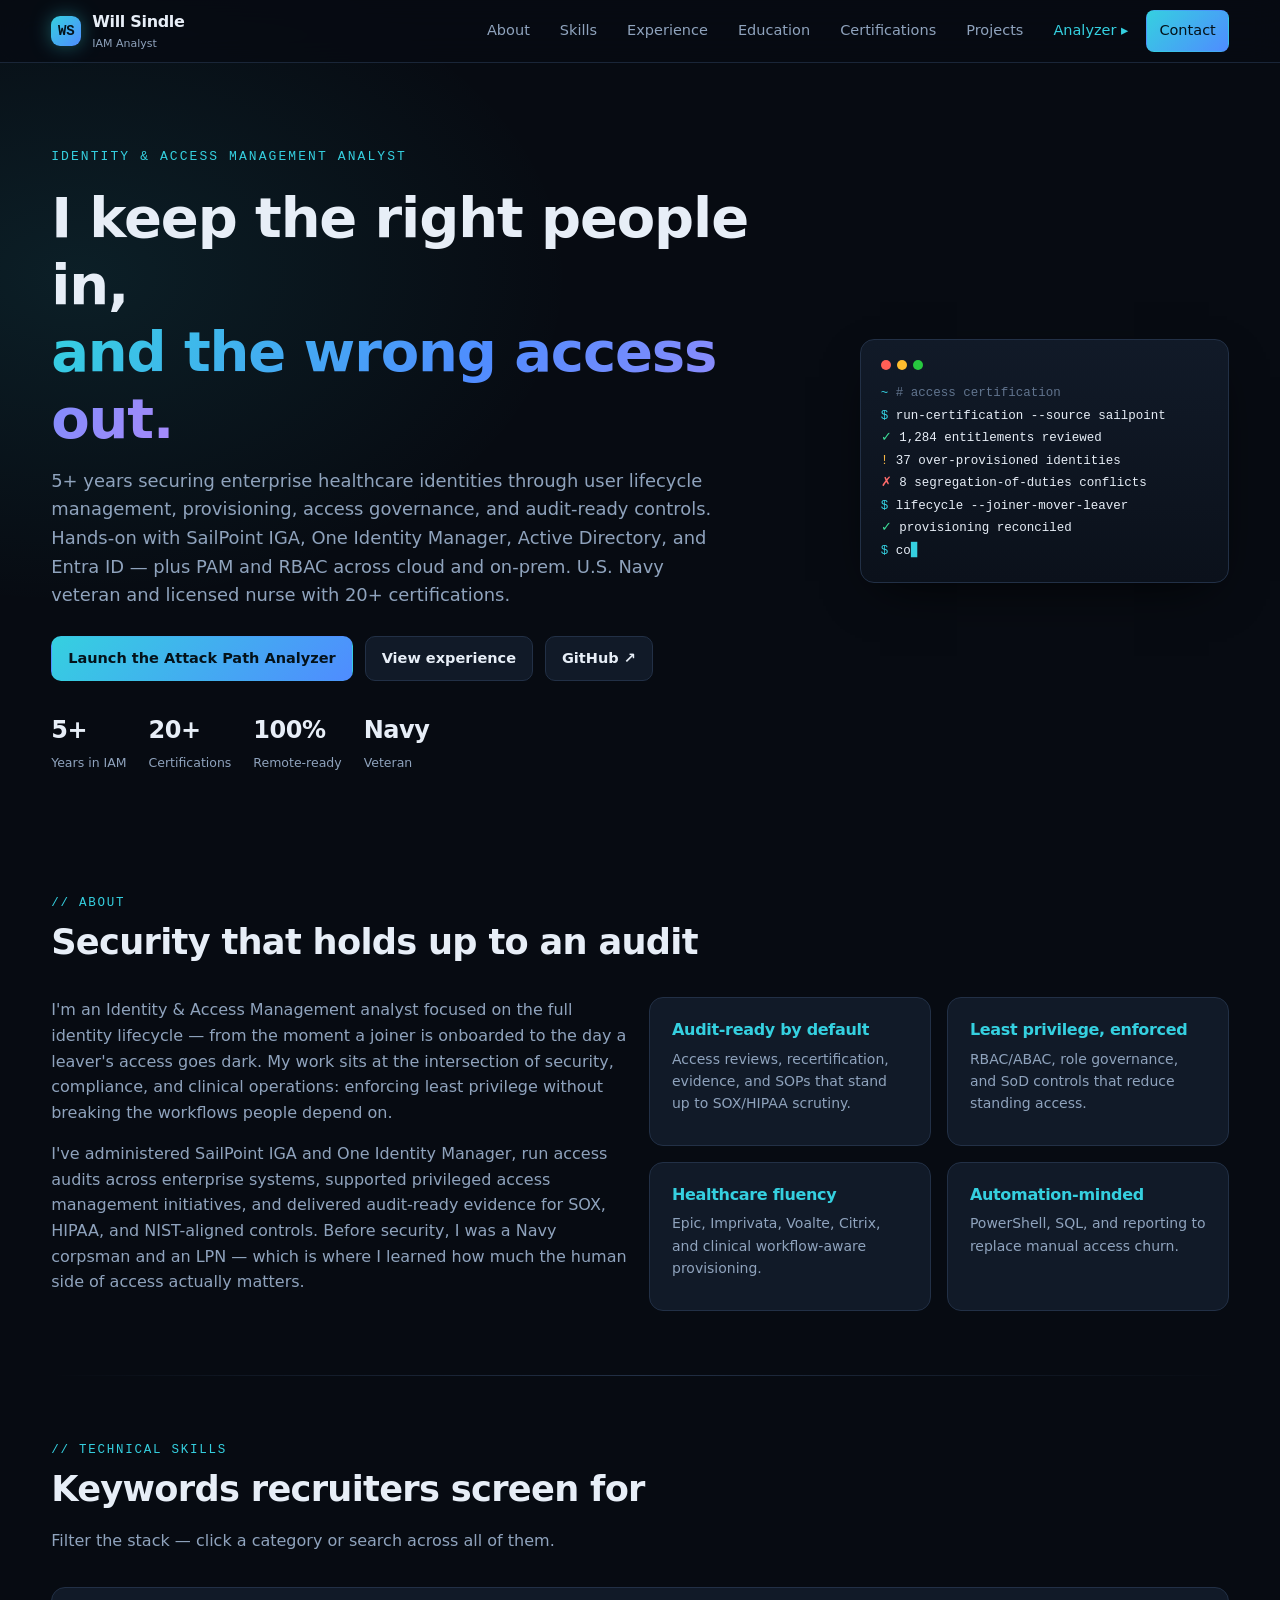
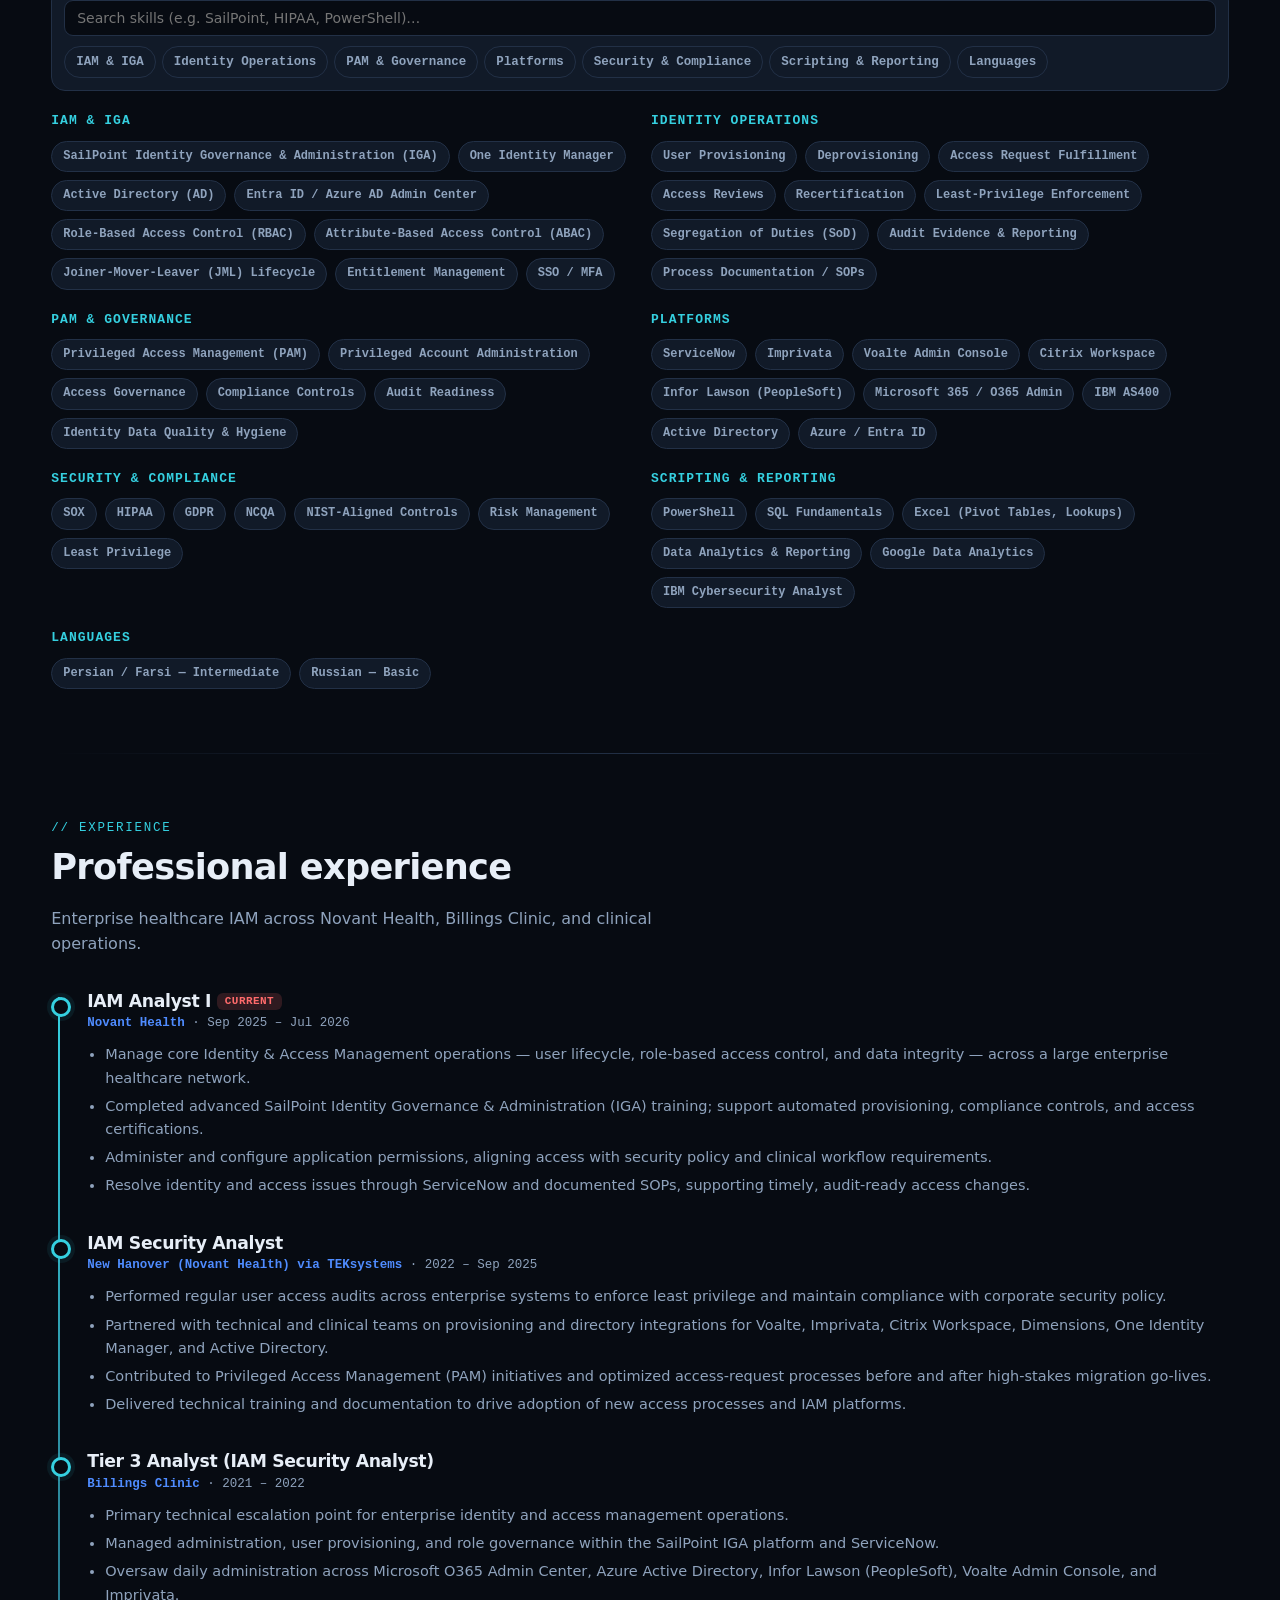
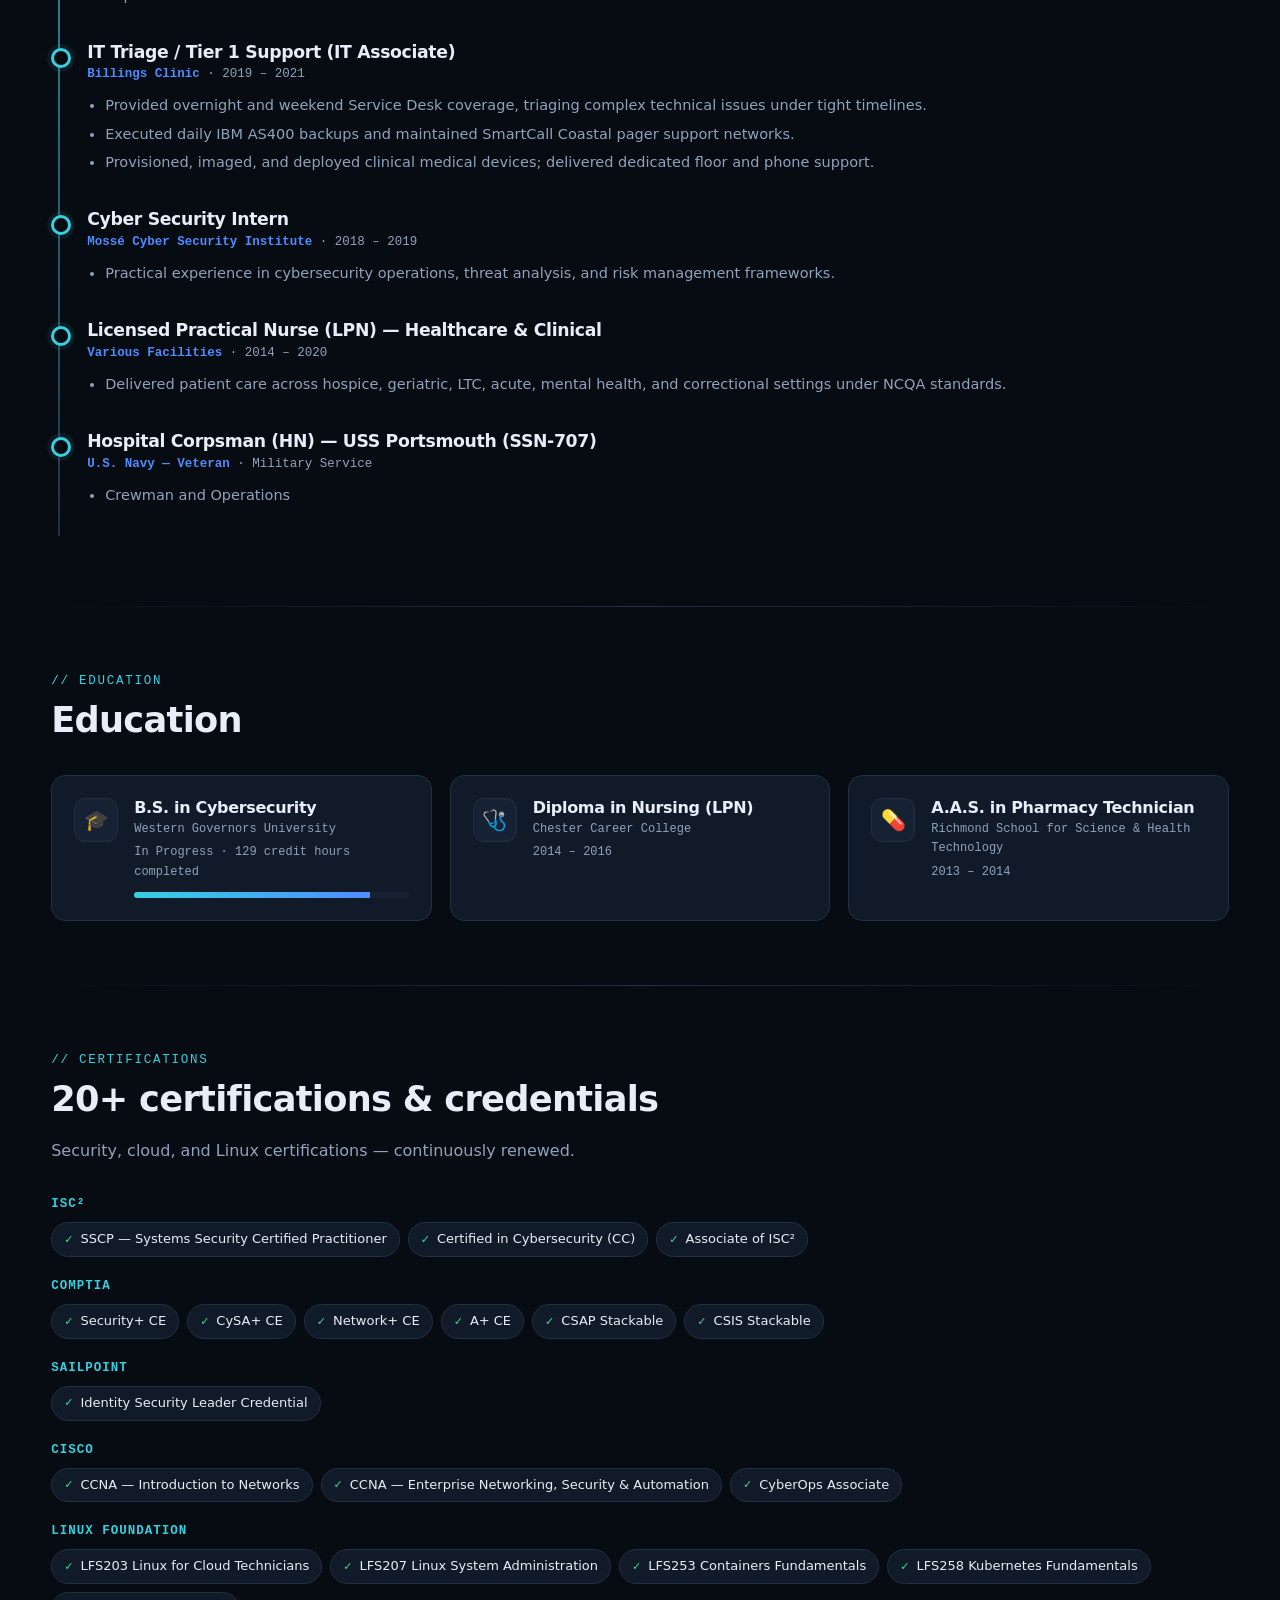
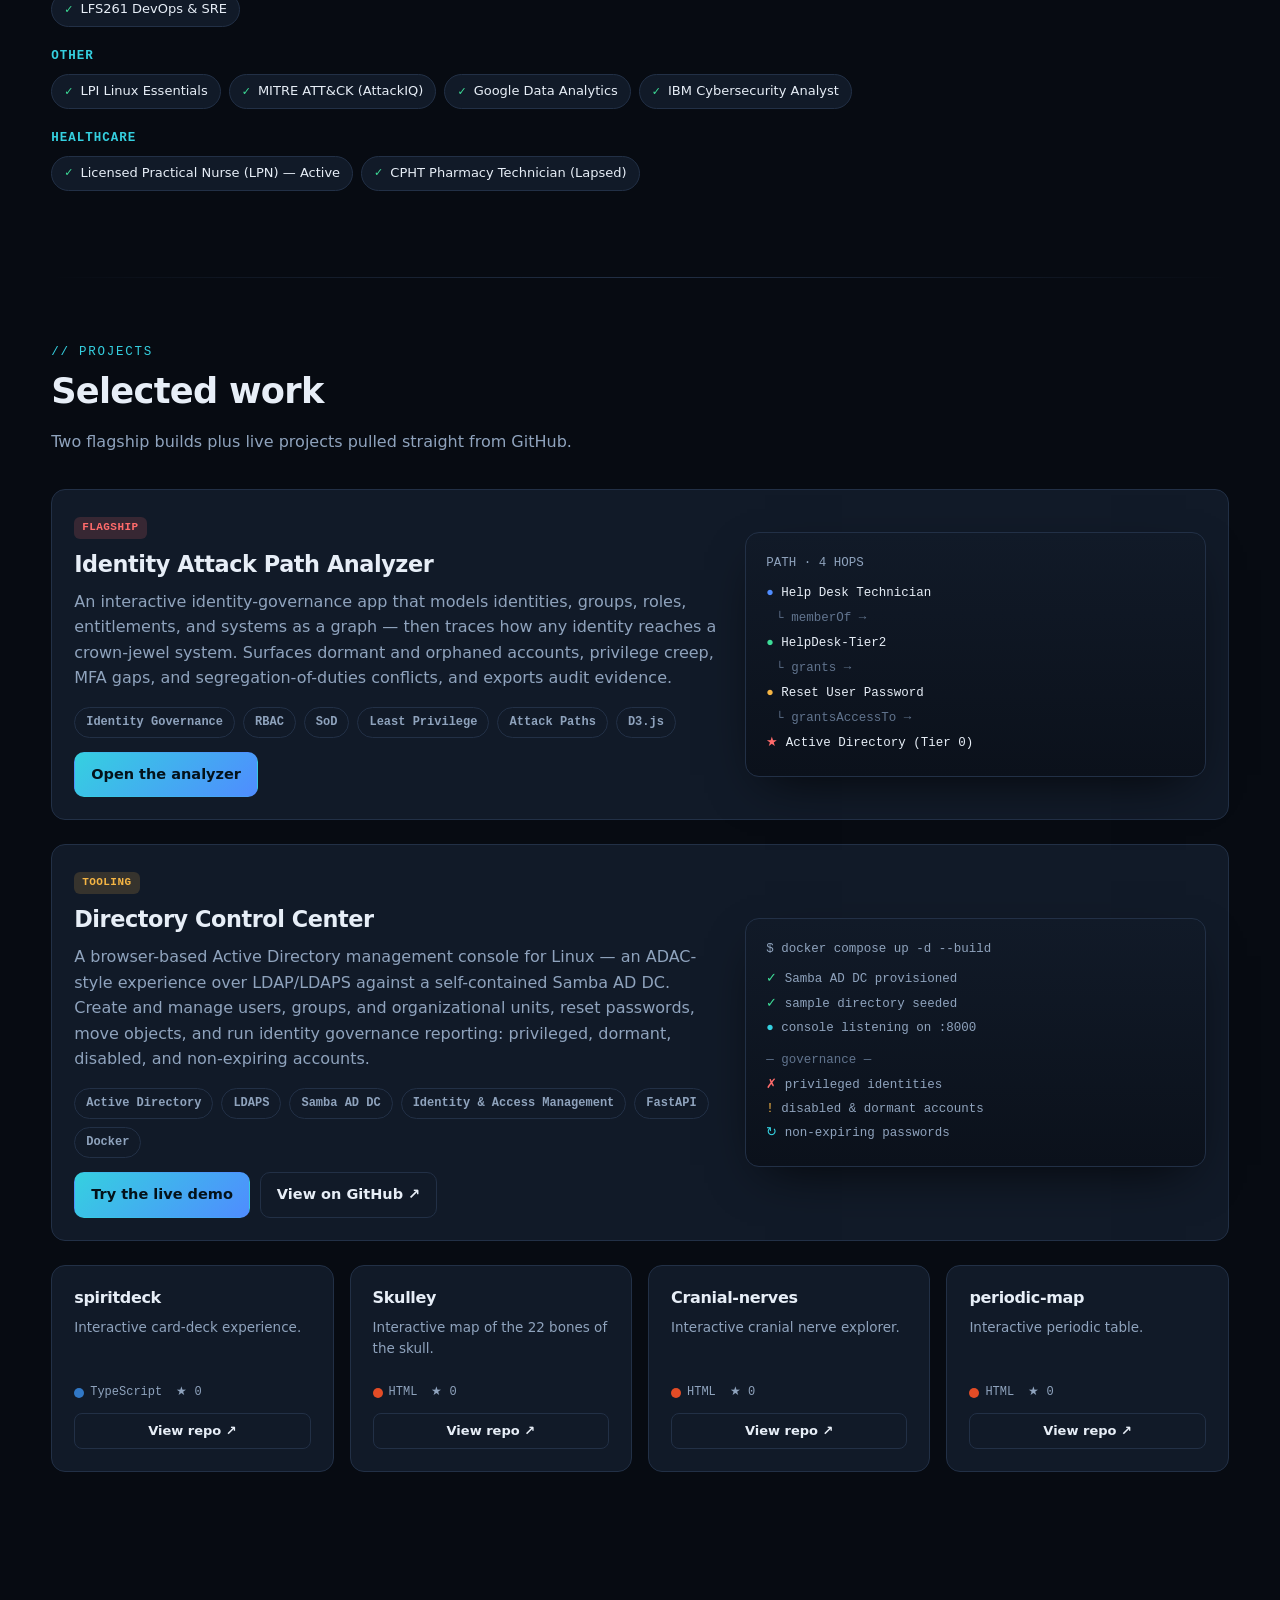
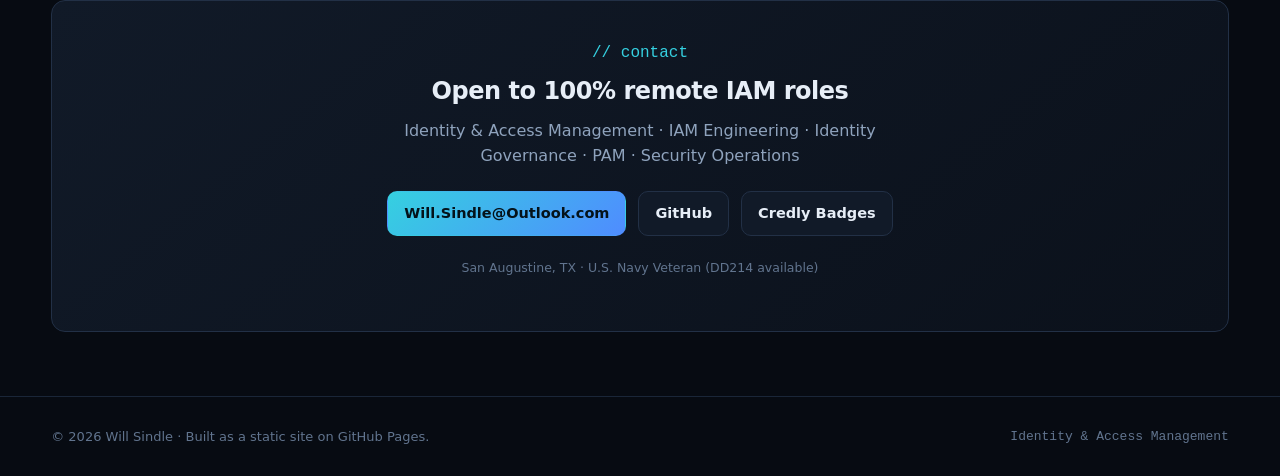
==== index.html @ 65e40778 "Add interactive Directory Control Center demo at /dcc Runs the console SPA entirely client-side agai" ====
<!DOCTYPE html>
<html lang="en">
<head>
<meta charset="utf-8" />
<meta name="viewport" content="width=device-width, initial-scale=1" />
<title>Will Sindle · Identity & Access Management Analyst</title>
<meta name="description" content="IAM Analyst with 5+ years securing enterprise healthcare environments. SailPoint IGA, One Identity Manager, Active Directory, Entra ID, PAM, RBAC, JML, access governance, and audit readiness." />
<meta property="og:title" content="Will Sindle · IAM Analyst" />
<meta property="og:description" content="Identity & Access Management portfolio: experience, certifications, projects, and an interactive identity attack-path analyzer." />
<meta property="og:type" content="website" />
<link rel="stylesheet" href="assets/css/style.css" />
<link rel="icon" href="data:image/svg+xml,%3Csvg xmlns='http://www.w3.org/2000/svg' viewBox='0 0 100 100'%3E%3Crect width='100' height='100' rx='22' fill='%23070b12'/%3E%3Ctext x='50' y='68' font-size='54' text-anchor='middle' fill='%2335d0e0' font-family='monospace' font-weight='bold'%3EWS%3C/text%3E%3C/svg%3E" />
</head>
<body>
<nav class="nav">
  <div class="wrap nav-inner">
    <a class="brand" href="#top">
      <span class="mark">WS</span>
      <span>Will Sindle<small>IAM Analyst</small></span>
    </a>
    <div class="nav-links" id="navLinks">
      <a href="#about">About</a>
      <a href="#skills">Skills</a>
      <a href="#experience">Experience</a>
      <a href="#education">Education</a>
      <a href="#certifications">Certifications</a>
      <a href="#projects">Projects</a>
      <a href="analyzer/index.html" style="color:var(--accent)">Analyzer ▸</a>
      <a class="btn btn-sm btn-primary" href="mailto:Will.Sindle@Outlook.com">Contact</a>
    </div>
    <button class="nav-toggle" id="navToggle" aria-label="Menu">☰</button>
  </div>
</nav>

<header class="hero" id="top">
  <div class="wrap hero-grid">
    <div>
      <div class="eyebrow">Identity &amp; Access Management Analyst</div>
      <h1>I keep the right people in,<br /><span class="grad">and the wrong access out.</span></h1>
      <p class="lede">
        5+ years securing enterprise healthcare identities through user lifecycle management,
        provisioning, access governance, and audit-ready controls. Hands-on with
        SailPoint IGA, One Identity Manager, Active Directory, and Entra ID — plus PAM and
        RBAC across cloud and on-prem. U.S. Navy veteran and licensed nurse with 20+ certifications.
      </p>
      <div class="hero-cta">
        <a class="btn btn-primary" href="analyzer/index.html">Launch the Attack Path Analyzer</a>
        <a class="btn" href="#experience">View experience</a>
        <a class="btn" href="https://github.com/arcstel" target="_blank" rel="noopener">GitHub ↗</a>
      </div>
      <div class="hero-stats">
        <div class="hero-stat"><b>5+</b><span>Years in IAM</span></div>
        <div class="hero-stat"><b>20+</b><span>Certifications</span></div>
        <div class="hero-stat"><b>100%</b><span>Remote-ready</span></div>
        <div class="hero-stat"><b>Navy</b><span>Veteran</span></div>
      </div>
    </div>
    <div class="hero-card">
      <div class="term">
        <div class="bar"><i></i><i></i><i></i></div>
        <div><span class="p">~</span> <span class="c"># access certification</span></div>
        <div><span class="p">$</span> run-certification --source sailpoint</div>
        <div><span class="ok">✓</span> 1,284 entitlements reviewed</div>
        <div><span class="warn">!</span> 37 over-provisioned identities</div>
        <div><span class="err">✗</span> 8 segregation-of-duties conflicts</div>
        <div><span class="p">$</span> lifecycle --joiner-mover-leaver</div>
        <div><span class="ok">✓</span> provisioning reconciled</div>
        <div><span class="p">$</span> <span id="termLine"></span><span class="cursor">▋</span></div>
      </div>
    </div>
  </div>
</header>

<main>
  <section id="about">
    <div class="wrap reveal">
      <div class="section-head">
        <div class="kicker">// about</div>
        <h2>Security that holds up to an audit</h2>
      </div>
      <div class="grid-2">
        <div>
          <p class="muted">
            I'm an Identity &amp; Access Management analyst focused on the full identity lifecycle —
            from the moment a joiner is onboarded to the day a leaver's access goes dark. My work
            sits at the intersection of security, compliance, and clinical operations: enforcing
            least privilege without breaking the workflows people depend on.
          </p>
          <p class="muted">
            I've administered SailPoint IGA and One Identity Manager, run access audits across
            enterprise systems, supported privileged access management initiatives, and delivered
            audit-ready evidence for SOX, HIPAA, and NIST-aligned controls. Before security, I was a
            Navy corpsman and an LPN — which is where I learned how much the human side of
            access actually matters.
          </p>
        </div>
        <div class="grid-auto">
          <div class="card">
            <h4 style="color:var(--accent)">Audit-ready by default</h4>
            <p class="muted" style="font-size:14px;margin:0">Access reviews, recertification, evidence, and SOPs that stand up to SOX/HIPAA scrutiny.</p>
          </div>
          <div class="card">
            <h4 style="color:var(--accent)">Least privilege, enforced</h4>
            <p class="muted" style="font-size:14px;margin:0">RBAC/ABAC, role governance, and SoD controls that reduce standing access.</p>
          </div>
          <div class="card">
            <h4 style="color:var(--accent)">Healthcare fluency</h4>
            <p class="muted" style="font-size:14px;margin:0">Epic, Imprivata, Voalte, Citrix, and clinical workflow-aware provisioning.</p>
          </div>
          <div class="card">
            <h4 style="color:var(--accent)">Automation-minded</h4>
            <p class="muted" style="font-size:14px;margin:0">PowerShell, SQL, and reporting to replace manual access churn.</p>
          </div>
        </div>
      </div>
    </div>
  </section>

  <div class="wrap"><div class="divider"></div></div>

  <section id="skills">
    <div class="wrap reveal">
      <div class="section-head">
        <div class="kicker">// technical skills</div>
        <h2>Keywords recruiters screen for</h2>
        <p>Filter the stack — click a category or search across all of them.</p>
      </div>
      <div class="toolbar" style="margin-bottom:22px">
        <div class="search"><input type="text" id="skillSearch" placeholder="Search skills (e.g. SailPoint, HIPAA, PowerShell)…" autocomplete="off" /></div>
        <div class="filter-chips" id="skillCats"></div>
      </div>
      <div class="skill-groups" id="skillGroups"></div>
    </div>
  </section>

  <div class="wrap"><div class="divider"></div></div>

  <section id="experience">
    <div class="wrap reveal">
      <div class="section-head">
        <div class="kicker">// experience</div>
        <h2>Professional experience</h2>
        <p>Enterprise healthcare IAM across Novant Health, Billings Clinic, and clinical operations.</p>
      </div>
      <div class="timeline" id="timeline"></div>
    </div>
  </section>

  <div class="wrap"><div class="divider"></div></div>

  <section id="education">
    <div class="wrap reveal">
      <div class="section-head">
        <div class="kicker">// education</div>
        <h2>Education</h2>
      </div>
      <div class="grid-3" id="eduGrid"></div>
    </div>
  </section>

  <div class="wrap"><div class="divider"></div></div>

  <section id="certifications">
    <div class="wrap reveal">
      <div class="section-head">
        <div class="kicker">// certifications</div>
        <h2>20+ certifications &amp; credentials</h2>
        <p>Security, cloud, and Linux certifications — continuously renewed.</p>
      </div>
      <div id="certGrid"></div>
    </div>
  </section>

  <div class="wrap"><div class="divider"></div></div>

  <section id="projects">
    <div class="wrap reveal">
      <div class="section-head">
        <div class="kicker">// projects</div>
        <h2>Selected work</h2>
        <p>Two flagship builds plus live projects pulled straight from GitHub.</p>
      </div>

      <div class="card flagship">
        <div>
          <span class="badge sev-critical">Flagship</span>
          <h3 style="margin-top:12px;font-size:1.4rem">Identity Attack Path Analyzer</h3>
          <p class="muted">
            An interactive identity-governance app that models identities, groups, roles,
            entitlements, and systems as a graph — then traces how any identity reaches a
            crown-jewel system. Surfaces dormant and orphaned accounts, privilege creep,
            MFA gaps, and segregation-of-duties conflicts, and exports audit evidence.
          </p>
          <div class="skill-tags" style="margin:14px 0">
            <span class="chip">Identity Governance</span>
            <span class="chip">RBAC</span>
            <span class="chip">SoD</span>
            <span class="chip">Least Privilege</span>
            <span class="chip">Attack Paths</span>
            <span class="chip">D3.js</span>
          </div>
          <a class="btn btn-primary" href="analyzer/index.html">Open the analyzer</a>
        </div>
        <div class="hero-card" style="font-family:var(--mono);font-size:12.5px">
          <div class="muted" style="margin-bottom:8px">PATH · 4 HOPS</div>
          <div style="line-height:2">
            <div><span style="color:var(--user)">●</span> Help Desk Technician</div>
            <div style="padding-left:10px;color:var(--dim)">└ memberOf →</div>
            <div><span style="color:var(--group)">●</span> HelpDesk-Tier2</div>
            <div style="padding-left:10px;color:var(--dim)">└ grants →</div>
            <div><span style="color:var(--role)">●</span> Reset User Password</div>
            <div style="padding-left:10px;color:var(--dim)">└ grantsAccessTo →</div>
            <div><span style="color:var(--red)">★</span> Active Directory (Tier 0)</div>
          </div>
        </div>
      </div>

      <div class="card flagship">
        <div>
          <span class="badge sev-high">Tooling</span>
          <h3 style="margin-top:12px;font-size:1.4rem">Directory Control Center</h3>
          <p class="muted">
            A browser-based Active Directory management console for Linux — an ADAC-style
            experience over LDAP/LDAPS against a self-contained Samba AD DC. Create and
            manage users, groups, and organizational units, reset passwords, move objects,
            and run identity governance reporting: privileged, dormant, disabled, and
            non-expiring accounts.
          </p>
          <div class="skill-tags" style="margin:14px 0">
            <span class="chip">Active Directory</span>
            <span class="chip">LDAPS</span>
            <span class="chip">Samba AD DC</span>
            <span class="chip">Identity &amp; Access Management</span>
            <span class="chip">FastAPI</span>
            <span class="chip">Docker</span>
          </div>
          <div style="display:flex;gap:10px;flex-wrap:wrap">
            <a class="btn btn-primary" href="dcc/index.html">Try the live demo</a>
            <a class="btn" href="https://github.com/arcstel/directory-console" target="_blank" rel="noopener">View on GitHub ↗</a>
          </div>
        </div>
        <div class="hero-card" style="font-family:var(--mono);font-size:12.5px">
          <div class="muted" style="margin-bottom:8px">$ docker compose up -d --build</div>
          <div style="line-height:1.95;color:var(--muted)">
            <div><span style="color:var(--green)">✓</span> Samba AD DC provisioned</div>
            <div><span style="color:var(--green)">✓</span> sample directory seeded</div>
            <div><span style="color:var(--accent)">●</span> console listening on :8000</div>
            <div style="margin-top:8px;color:var(--dim)">— governance —</div>
            <div><span style="color:var(--red)">✗</span> privileged identities</div>
            <div><span style="color:var(--amber)">!</span> disabled &amp; dormant accounts</div>
            <div><span style="color:var(--accent)">↻</span> non-expiring passwords</div>
          </div>
        </div>
      </div>

      <div class="grid-auto" id="repoGrid">
        <div class="repo-skeleton"></div><div class="repo-skeleton"></div>
        <div class="repo-skeleton"></div><div class="repo-skeleton"></div>
      </div>
    </div>
  </section>

  <section id="contact">
    <div class="wrap reveal">
      <div class="contact-card">
        <div class="kicker mono" style="color:var(--accent)">// contact</div>
        <h2 style="margin-top:10px">Open to 100% remote IAM roles</h2>
        <p class="muted" style="max-width:56ch;margin:0 auto">Identity &amp; Access Management · IAM Engineering · Identity Governance · PAM · Security Operations</p>
        <div class="contact-links">
          <a class="btn btn-primary" href="mailto:Will.Sindle@Outlook.com">Will.Sindle@Outlook.com</a>
          <a class="btn" href="https://github.com/arcstel" target="_blank" rel="noopener">GitHub</a>
          <a class="btn" href="https://credly.com/users/william-sindle" target="_blank" rel="noopener">Credly Badges</a>
        </div>
        <p class="dim" style="font-size:12.5px;margin-top:22px">San Augustine, TX · U.S. Navy Veteran (DD214 available)</p>
      </div>
    </div>
  </section>
</main>

<footer>
  <div class="wrap footer-inner">
    <span>© <span id="year"></span> Will Sindle · Built as a static site on GitHub Pages.</span>
    <span class="mono">Identity &amp; Access Management</span>
  </div>
</footer>

<script src="assets/js/main.js"></script>
</body>
</html>
---- assets/css/style.css ----
:root {
  --bg: #070b12;
  --bg-2: #0b111b;
  --surface: #111a28;
  --surface-2: #162234;
  --border: #223046;
  --border-soft: #1a2638;
  --text: #e7eef7;
  --muted: #8fa3bd;
  --dim: #61748e;
  --accent: #35d0e0;
  --accent-2: #4f8cff;
  --green: #3ddc97;
  --amber: #f5b544;
  --red: #ff6b6b;
  --purple: #a78bfa;
  --pink: #f472b6;
  --user: #4f8cff;
  --group: #3ddc97;
  --role: #f5b544;
  --ent: #ff6b6b;
  --app: #35d0e0;
  --radius: 14px;
  --radius-sm: 9px;
  --mono: ui-monospace, "SFMono-Regular", "JetBrains Mono", "Fira Code", Menlo, Consolas, monospace;
  --sans: "Inter", ui-sans-serif, system-ui, -apple-system, "Segoe UI", Roboto, Helvetica, Arial, sans-serif;
  --shadow: 0 18px 50px -20px rgba(0, 0, 0, 0.85);
}

* { box-sizing: border-box; }
html { scroll-behavior: smooth; }
body {
  margin: 0;
  background:
    radial-gradient(1100px 700px at 78% -8%, rgba(79, 140, 255, 0.14), transparent 60%),
    radial-gradient(900px 600px at 6% 4%, rgba(53, 208, 224, 0.10), transparent 55%),
    var(--bg);
  color: var(--text);
  font-family: var(--sans);
  font-size: 16px;
  line-height: 1.6;
  -webkit-font-smoothing: antialiased;
  overflow-x: hidden;
}
a { color: var(--accent); text-decoration: none; }
a:hover { text-decoration: underline; }
h1, h2, h3, h4 { line-height: 1.2; margin: 0 0 .5em; font-weight: 700; letter-spacing: -0.02em; }
p { margin: 0 0 1em; }
code, .mono { font-family: var(--mono); }
::selection { background: rgba(53, 208, 224, 0.3); }

.wrap { width: min(1180px, 92vw); margin: 0 auto; }
.muted { color: var(--muted); }
.dim { color: var(--dim); }
.center { text-align: center; }
.hidden { display: none !important; }

/* ---------------------------------------------------------------- nav */
.nav {
  position: sticky; top: 0; z-index: 60;
  backdrop-filter: blur(14px);
  background: rgba(7, 11, 18, 0.78);
  border-bottom: 1px solid var(--border-soft);
}
.nav-inner { display: flex; align-items: center; gap: 18px; height: 62px; }
.brand { display: flex; align-items: center; gap: 11px; font-weight: 800; letter-spacing: -0.02em; color: var(--text); }
.brand:hover { text-decoration: none; }
.brand .mark {
  width: 30px; height: 30px; border-radius: 9px; display: grid; place-items: center;
  background: linear-gradient(135deg, var(--accent), var(--accent-2));
  color: #04121a; font-family: var(--mono); font-weight: 800; font-size: 14px;
  box-shadow: 0 0 22px -4px rgba(53, 208, 224, 0.7);
}
.brand small { display: block; font-size: 11px; color: var(--muted); font-weight: 500; letter-spacing: 0; }
.nav-links { margin-left: auto; display: flex; align-items: center; gap: 6px; }
.nav-links a { color: var(--muted); padding: 8px 12px; border-radius: 8px; font-size: 14.5px; font-weight: 500; }
.nav-links a:hover { color: var(--text); background: var(--surface); text-decoration: none; }
.nav-links a.btn-primary, .nav-links a.btn-primary:hover { color: #04121a; }
.nav-links a.btn-primary:hover { background: linear-gradient(135deg, var(--accent), var(--accent-2)); }
.nav-toggle { display: none; background: none; border: 1px solid var(--border); color: var(--text); border-radius: 8px; padding: 7px 10px; cursor: pointer; }

/* -------------------------------------------------------------- buttons */
.btn {
  display: inline-flex; align-items: center; gap: 8px; justify-content: center;
  padding: 10px 16px; border-radius: 10px; font-weight: 600; font-size: 14.5px;
  border: 1px solid var(--border); background: var(--surface); color: var(--text);
  cursor: pointer; transition: .16s ease; font-family: inherit; white-space: nowrap;
}
.btn:hover { border-color: var(--accent); color: var(--text); transform: translateY(-1px); text-decoration: none; }
.btn-primary { background: linear-gradient(135deg, var(--accent), var(--accent-2)); border-color: transparent; color: #04121a; }
.btn-primary:hover { color: #04121a; box-shadow: 0 10px 30px -12px rgba(53, 208, 224, 0.8); }
.btn-ghost { background: transparent; }
.btn-sm { padding: 7px 11px; font-size: 13px; border-radius: 8px; }
.btn:disabled { opacity: .45; cursor: not-allowed; transform: none; }

/* flagship project */
.flagship { display: grid; grid-template-columns: 1.4fr 1fr; gap: 26px; align-items: center; margin-bottom: 24px; border-color: rgba(53, 208, 224, .4); }
.cursor { color: var(--accent); animation: blink 1.05s step-end infinite; }
@keyframes blink { 50% { opacity: 0; } }
@media (max-width: 820px) { .flagship { grid-template-columns: 1fr; } }

/* --------------------------------------------------------------- chips */
.chip {
  display: inline-flex; align-items: center; gap: 6px;
  padding: 5px 11px; border-radius: 999px; font-size: 12.5px; font-weight: 600;
  border: 1px solid var(--border); background: var(--surface); color: var(--muted);
  cursor: default; font-family: var(--mono);
}
.chip[data-filter] { cursor: pointer; }
.chip[data-filter]:hover { border-color: var(--accent); color: var(--text); }
.chip.active { background: rgba(53, 208, 224, 0.14); border-color: var(--accent); color: var(--accent); }
.dot { width: 8px; height: 8px; border-radius: 50%; display: inline-block; }

.badge {
  display: inline-block; padding: 2px 8px; border-radius: 6px; font-size: 11px;
  font-weight: 700; font-family: var(--mono); text-transform: uppercase; letter-spacing: .04em;
}
.sev-critical { background: rgba(255, 107, 107, 0.16); color: var(--red); }
.sev-high { background: rgba(245, 181, 68, 0.16); color: var(--amber); }
.sev-medium { background: rgba(79, 140, 255, 0.16); color: var(--accent-2); }
.sev-low { background: rgba(143, 163, 189, 0.16); color: var(--muted); }

/* ---------------------------------------------------------------- hero */
.hero { padding: 84px 0 54px; position: relative; }
.hero-grid { display: grid; grid-template-columns: 1.35fr .65fr; gap: 42px; align-items: center; }
.eyebrow { font-family: var(--mono); color: var(--accent); font-size: 13px; letter-spacing: .16em; text-transform: uppercase; margin-bottom: 16px; }
.hero h1 { font-size: clamp(2.1rem, 5vw, 3.5rem); margin-bottom: 14px; }
.hero h1 .grad { background: linear-gradient(120deg, var(--accent), var(--accent-2) 55%, var(--purple)); -webkit-background-clip: text; background-clip: text; color: transparent; }
.hero .lede { font-size: 1.12rem; color: var(--muted); max-width: 60ch; }
.hero-cta { display: flex; flex-wrap: wrap; gap: 12px; margin-top: 26px; }
.hero-stats { display: flex; flex-wrap: wrap; gap: 22px; margin-top: 30px; }
.hero-stat b { display: block; font-size: 1.5rem; color: var(--text); letter-spacing: -0.02em; }
.hero-stat span { font-size: 12.5px; color: var(--muted); }
.hero-card {
  border: 1px solid var(--border); background: linear-gradient(180deg, var(--surface), var(--bg-2));
  border-radius: var(--radius); padding: 20px; box-shadow: var(--shadow);
}
.term { font-family: var(--mono); font-size: 12.5px; line-height: 1.8; }
.term .bar { display: flex; gap: 6px; margin-bottom: 12px; }
.term .bar i { width: 10px; height: 10px; border-radius: 50%; background: var(--border); }
.term .bar i:nth-child(1) { background: #ff5f56; } .term .bar i:nth-child(2) { background: #ffbd2e; } .term .bar i:nth-child(3) { background: #27c93f; }
.term .p { color: var(--accent); } .term .ok { color: var(--green); } .term .warn { color: var(--amber); } .term .err { color: var(--red); } .term .c { color: var(--dim); }

/* ------------------------------------------------------------ sections */
section { padding: 64px 0; }
.section-head { margin-bottom: 34px; }
.section-head .kicker { font-family: var(--mono); color: var(--accent); font-size: 12.5px; letter-spacing: .14em; text-transform: uppercase; }
.section-head h2 { font-size: clamp(1.6rem, 3vw, 2.2rem); margin-top: 8px; }
.section-head p { color: var(--muted); max-width: 68ch; margin-top: 6px; }
.divider { height: 1px; background: linear-gradient(90deg, transparent, var(--border), transparent); }

/* ---------------------------------------------------------------- cards */
.card {
  border: 1px solid var(--border); background: var(--surface); border-radius: var(--radius);
  padding: 22px; transition: .2s ease;
}
.card:hover { border-color: #2f4059; transform: translateY(-2px); }
.grid-2 { display: grid; grid-template-columns: 1fr 1fr; gap: 18px; }
.grid-3 { display: grid; grid-template-columns: repeat(3, 1fr); gap: 18px; }
.grid-auto { display: grid; grid-template-columns: repeat(auto-fill, minmax(260px, 1fr)); gap: 16px; }

/* skills */
.skill-groups { display: grid; grid-template-columns: 1fr 1fr; gap: 22px; }
.skill-cat h4 { font-size: 13px; font-family: var(--mono); color: var(--accent); text-transform: uppercase; letter-spacing: .08em; margin-bottom: 12px; }
.skill-tags { display: flex; flex-wrap: wrap; gap: 8px; }
.skill-tags .chip { font-size: 12px; }

/* experience timeline */
.timeline { position: relative; padding-left: 28px; }
.timeline::before { content: ""; position: absolute; left: 7px; top: 6px; bottom: 6px; width: 2px; background: linear-gradient(180deg, var(--accent), var(--border)); }
.tl-item { position: relative; padding: 0 0 30px 8px; }
.tl-item::before { content: ""; position: absolute; left: -28px; top: 6px; width: 14px; height: 14px; border-radius: 50%; background: var(--bg); border: 3px solid var(--accent); box-shadow: 0 0 0 4px rgba(53, 208, 224, 0.08); }
.tl-item h3 { font-size: 1.08rem; margin-bottom: 2px; }
.tl-meta { font-family: var(--mono); font-size: 12.5px; color: var(--muted); margin-bottom: 10px; }
.tl-item ul { margin: 8px 0 0; padding-left: 18px; color: var(--muted); font-size: 14.5px; }
.tl-item li { margin-bottom: 5px; }
.company { color: var(--accent-2); font-weight: 600; }

/* education */
.edu-card { display: flex; gap: 16px; align-items: flex-start; }
.edu-icon { flex: 0 0 44px; width: 44px; height: 44px; border-radius: 11px; display: grid; place-items: center; background: var(--surface-2); border: 1px solid var(--border); font-size: 20px; }
.edu-card h3 { font-size: 1rem; margin-bottom: 3px; }
.edu-card .meta { font-family: var(--mono); font-size: 12px; color: var(--muted); }
.progress { height: 6px; background: var(--surface-2); border-radius: 999px; overflow: hidden; margin-top: 10px; }
.progress i { display: block; height: 100%; background: linear-gradient(90deg, var(--accent), var(--accent-2)); }

/* certs */
.cert-cat { margin-bottom: 22px; }
.cert-cat h4 { font-family: var(--mono); font-size: 12.5px; text-transform: uppercase; letter-spacing: .08em; color: var(--accent); margin-bottom: 10px; }
.cert-list { display: flex; flex-wrap: wrap; gap: 8px; }
.cert { display: inline-flex; align-items: center; gap: 7px; padding: 6px 12px; border-radius: 999px; background: var(--surface); border: 1px solid var(--border); font-size: 13px; }
.cert::before { content: "✓"; color: var(--green); font-weight: 800; font-size: 11px; }

/* repos */
.repo { display: flex; flex-direction: column; gap: 10px; }
.repo h3 { font-size: 1rem; margin: 0; }
.repo .desc { font-size: 13.5px; color: var(--muted); flex: 1; min-height: 38px; }
.repo .foot { display: flex; align-items: center; gap: 14px; font-family: var(--mono); font-size: 12px; color: var(--muted); }
.repo .lang { display: flex; align-items: center; gap: 6px; }
.repo .lang i { width: 10px; height: 10px; border-radius: 50%; }
.repo-skeleton { height: 128px; border-radius: var(--radius); background: linear-gradient(100deg, var(--surface) 30%, var(--surface-2) 50%, var(--surface) 70%); background-size: 200% 100%; animation: shimmer 1.4s infinite; border: 1px solid var(--border); }
@keyframes shimmer { to { background-position: -200% 0; } }

/* contact */
.contact-card { border: 1px solid var(--border); border-radius: var(--radius); padding: 40px; background: linear-gradient(140deg, var(--surface), var(--bg-2)); text-align: center; }
.contact-links { display: flex; flex-wrap: wrap; gap: 12px; justify-content: center; margin-top: 22px; }

footer { border-top: 1px solid var(--border-soft); padding: 30px 0; color: var(--dim); font-size: 13px; }
.footer-inner { display: flex; justify-content: space-between; flex-wrap: wrap; gap: 12px; }

/* ================================================================ APP */
.app-body { display: flex; flex-direction: column; min-height: 100vh; }
.app-main { flex: 1; width: min(1600px, 97vw); margin: 0 auto; padding: 20px 0 40px; }
.app-head { display: flex; align-items: flex-end; justify-content: space-between; gap: 20px; flex-wrap: wrap; margin-bottom: 18px; }
.app-head h1 { font-size: clamp(1.4rem, 3vw, 2rem); margin: 0; }
.app-head p { color: var(--muted); margin: 6px 0 0; max-width: 72ch; font-size: 14.5px; }

.stat-strip { display: grid; grid-template-columns: repeat(7, 1fr); gap: 12px; margin-bottom: 16px; }
.stat { border: 1px solid var(--border); background: var(--surface); border-radius: var(--radius-sm); padding: 13px 14px; }
.stat b { display: block; font-size: 1.5rem; letter-spacing: -0.02em; font-family: var(--mono); }
.stat span { font-size: 11.5px; color: var(--muted); text-transform: uppercase; letter-spacing: .05em; font-family: var(--mono); }
.stat.alert b { color: var(--red); } .stat.warn b { color: var(--amber); } .stat.ok b { color: var(--green); }

.toolbar {
  display: flex; align-items: center; gap: 10px; flex-wrap: wrap;
  border: 1px solid var(--border); background: var(--surface); border-radius: var(--radius);
  padding: 12px; margin-bottom: 16px;
}
.toolbar .search { position: relative; flex: 1 1 220px; min-width: 180px; }
.toolbar input[type=text], .panel input[type=text] {
  width: 100%; padding: 9px 12px; background: var(--bg); border: 1px solid var(--border);
  border-radius: 9px; color: var(--text); font-family: inherit; font-size: 14px;
}
.toolbar input:focus, .panel input:focus { outline: none; border-color: var(--accent); }
.filter-chips { display: flex; gap: 6px; flex-wrap: wrap; }
.toolbar .spacer { flex: 1; }

.app-grid { display: grid; grid-template-columns: 1fr 400px; gap: 16px; align-items: start; }
.graph-card { position: relative; border: 1px solid var(--border); background: radial-gradient(700px 500px at 30% 10%, rgba(79,140,255,.08), transparent 60%), var(--bg-2); border-radius: var(--radius); overflow: hidden; }
.graph-card svg { display: block; width: 100%; height: 640px; cursor: grab; }
.graph-card svg:active { cursor: grabbing; }
.graph-overlay { position: absolute; inset: 0; pointer-events: none; }
.legend {
  position: absolute; left: 14px; bottom: 14px; display: flex; flex-wrap: wrap; gap: 10px;
  background: rgba(7, 11, 18, 0.82); border: 1px solid var(--border); border-radius: 10px; padding: 9px 12px;
  font-family: var(--mono); font-size: 11.5px; color: var(--muted); backdrop-filter: blur(6px);
}
.legend span { display: flex; align-items: center; gap: 6px; }
.graph-hint {
  position: absolute; right: 14px; top: 14px; background: rgba(7,11,18,.82); border: 1px solid var(--border);
  border-radius: 10px; padding: 8px 12px; font-family: var(--mono); font-size: 11.5px; color: var(--muted); backdrop-filter: blur(6px);
}

/* path finder */
.pathbar { display: flex; gap: 10px; align-items: center; flex-wrap: wrap; border: 1px solid var(--border); background: var(--surface); border-radius: var(--radius); padding: 12px; margin-bottom: 16px; }
.pathbar select { padding: 9px 12px; background: var(--bg); border: 1px solid var(--border); border-radius: 9px; color: var(--text); font-family: var(--mono); font-size: 13px; max-width: 260px; }
.pathbar select:focus { outline: none; border-color: var(--accent); }
.path-result { font-family: var(--mono); font-size: 12.5px; color: var(--muted); flex: 1 1 240px; }
.path-result .node { color: var(--accent); }
.path-result .arrow { color: var(--dim); }

/* panel */
.panel { border: 1px solid var(--border); background: var(--surface); border-radius: var(--radius); overflow: hidden; }
.tabs { display: flex; border-bottom: 1px solid var(--border); }
.tab { flex: 1; padding: 13px 10px; text-align: center; font-size: 13.5px; font-weight: 600; color: var(--muted); cursor: pointer; background: none; border: none; font-family: inherit; }
.tab.active { color: var(--text); box-shadow: inset 0 -2px 0 var(--accent); }
.tab-body { max-height: 560px; overflow-y: auto; }
.finding-list { padding: 8px; }
.finding { border: 1px solid var(--border-soft); border-left: 3px solid var(--border); border-radius: 9px; padding: 11px 12px; margin-bottom: 8px; cursor: pointer; background: var(--bg-2); transition: .15s; }
.finding:hover { border-color: var(--accent); transform: translateX(2px); }
.finding.active { border-color: var(--accent); background: rgba(53,208,224,.07); }
.finding.sev-border-critical { border-left-color: var(--red); }
.finding.sev-border-high { border-left-color: var(--amber); }
.finding.sev-border-medium { border-left-color: var(--accent-2); }
.finding h4 { font-size: 13.5px; margin: 6px 0 4px; }
.finding p { font-size: 12.5px; color: var(--muted); margin: 0; }
.finding .row { display: flex; align-items: center; gap: 8px; }
.finding .cat { font-family: var(--mono); font-size: 10.5px; color: var(--dim); text-transform: uppercase; letter-spacing: .05em; }

.inspector { padding: 18px; }
.inspector h3 { font-size: 1.05rem; margin-bottom: 4px; }
.inspector .sub { font-family: var(--mono); font-size: 12px; color: var(--muted); margin-bottom: 14px; }
.kv { display: grid; grid-template-columns: auto 1fr; gap: 6px 14px; font-size: 13.5px; margin-bottom: 16px; }
.kv dt { color: var(--muted); } .kv dd { margin: 0; text-align: right; font-family: var(--mono); }
.mini-list { display: flex; flex-direction: column; gap: 6px; margin-bottom: 16px; }
.mini-item { display: flex; align-items: center; justify-content: space-between; gap: 10px; padding: 7px 10px; border: 1px solid var(--border-soft); border-radius: 8px; background: var(--bg-2); font-size: 13px; cursor: pointer; }
.mini-item:hover { border-color: var(--accent); }
.mini-item .t { color: var(--muted); font-family: var(--mono); font-size: 12px; }
.riskbar { height: 6px; border-radius: 999px; background: var(--surface-2); overflow: hidden; margin-top: 4px; }
.riskbar i { display: block; height: 100%; }

.empty { padding: 40px 20px; text-align: center; color: var(--dim); font-size: 13.5px; }
.empty .big { font-size: 26px; display: block; margin-bottom: 8px; opacity: .5; }

.tooltip {
  position: fixed; z-index: 100; pointer-events: none; opacity: 0;
  background: rgba(7, 11, 18, 0.96); border: 1px solid var(--border); border-radius: 9px;
  padding: 9px 12px; font-size: 12.5px; max-width: 280px; box-shadow: var(--shadow); transition: opacity .12s;
  font-family: var(--mono);
}
.tooltip b { color: var(--text); }
.tooltip .t { color: var(--muted); }

/* svg graph */
.node circle { stroke: #04070c; stroke-width: 1.5px; cursor: pointer; transition: .15s; }
.node.hl circle { stroke: #fff; stroke-width: 2.5px; }
.node.dim { opacity: .12; }
.node.dim text { opacity: .12; }
.node text { font-family: var(--mono); font-size: 8.5px; fill: var(--muted); pointer-events: none; paint-order: stroke; stroke: #070b12; stroke-width: 3px; stroke-linejoin: round; }
.node.hl text { fill: var(--text); }
.link { stroke: #2b3b52; stroke-width: 1.2px; marker-end: url(#arrow); }
.link.hl { stroke: var(--accent); stroke-width: 2.4px; }
.link.path { stroke: var(--red); stroke-width: 2.6px; }
.link.dim { opacity: .06; }
.app-ring { fill: none; stroke: var(--amber); stroke-width: 1.6px; opacity: .8; }
.app-ring.crit { stroke: var(--red); }

/* reveal */
.reveal { opacity: 0; transform: translateY(16px); transition: .6s cubic-bezier(.2,.7,.2,1); }
.reveal.in { opacity: 1; transform: none; }

/* --------------------------------------------------------------- responsive */
@media (max-width: 1100px) {
  .hero-grid { grid-template-columns: 1fr; }
  .app-grid { grid-template-columns: 1fr; }
  .stat-strip { grid-template-columns: repeat(4, 1fr); }
  .graph-card svg { height: 520px; }
}
@media (max-width: 820px) {
  .nav-links { display: none; }
  .nav-links.open { display: flex; position: absolute; top: 62px; left: 0; right: 0; flex-direction: column; background: var(--bg-2); border-bottom: 1px solid var(--border); padding: 10px; }
  .nav-toggle { display: block; }
  .nav-links.open a { width: 100%; }
  .grid-2, .grid-3, .skill-groups { grid-template-columns: 1fr; }
  .stat-strip { grid-template-columns: repeat(2, 1fr); }
  .hero { padding: 54px 0 34px; }
  section { padding: 46px 0; }
  .contact-card { padding: 26px; }
  .pathbar select { max-width: 100%; flex: 1 1 100%; }
}
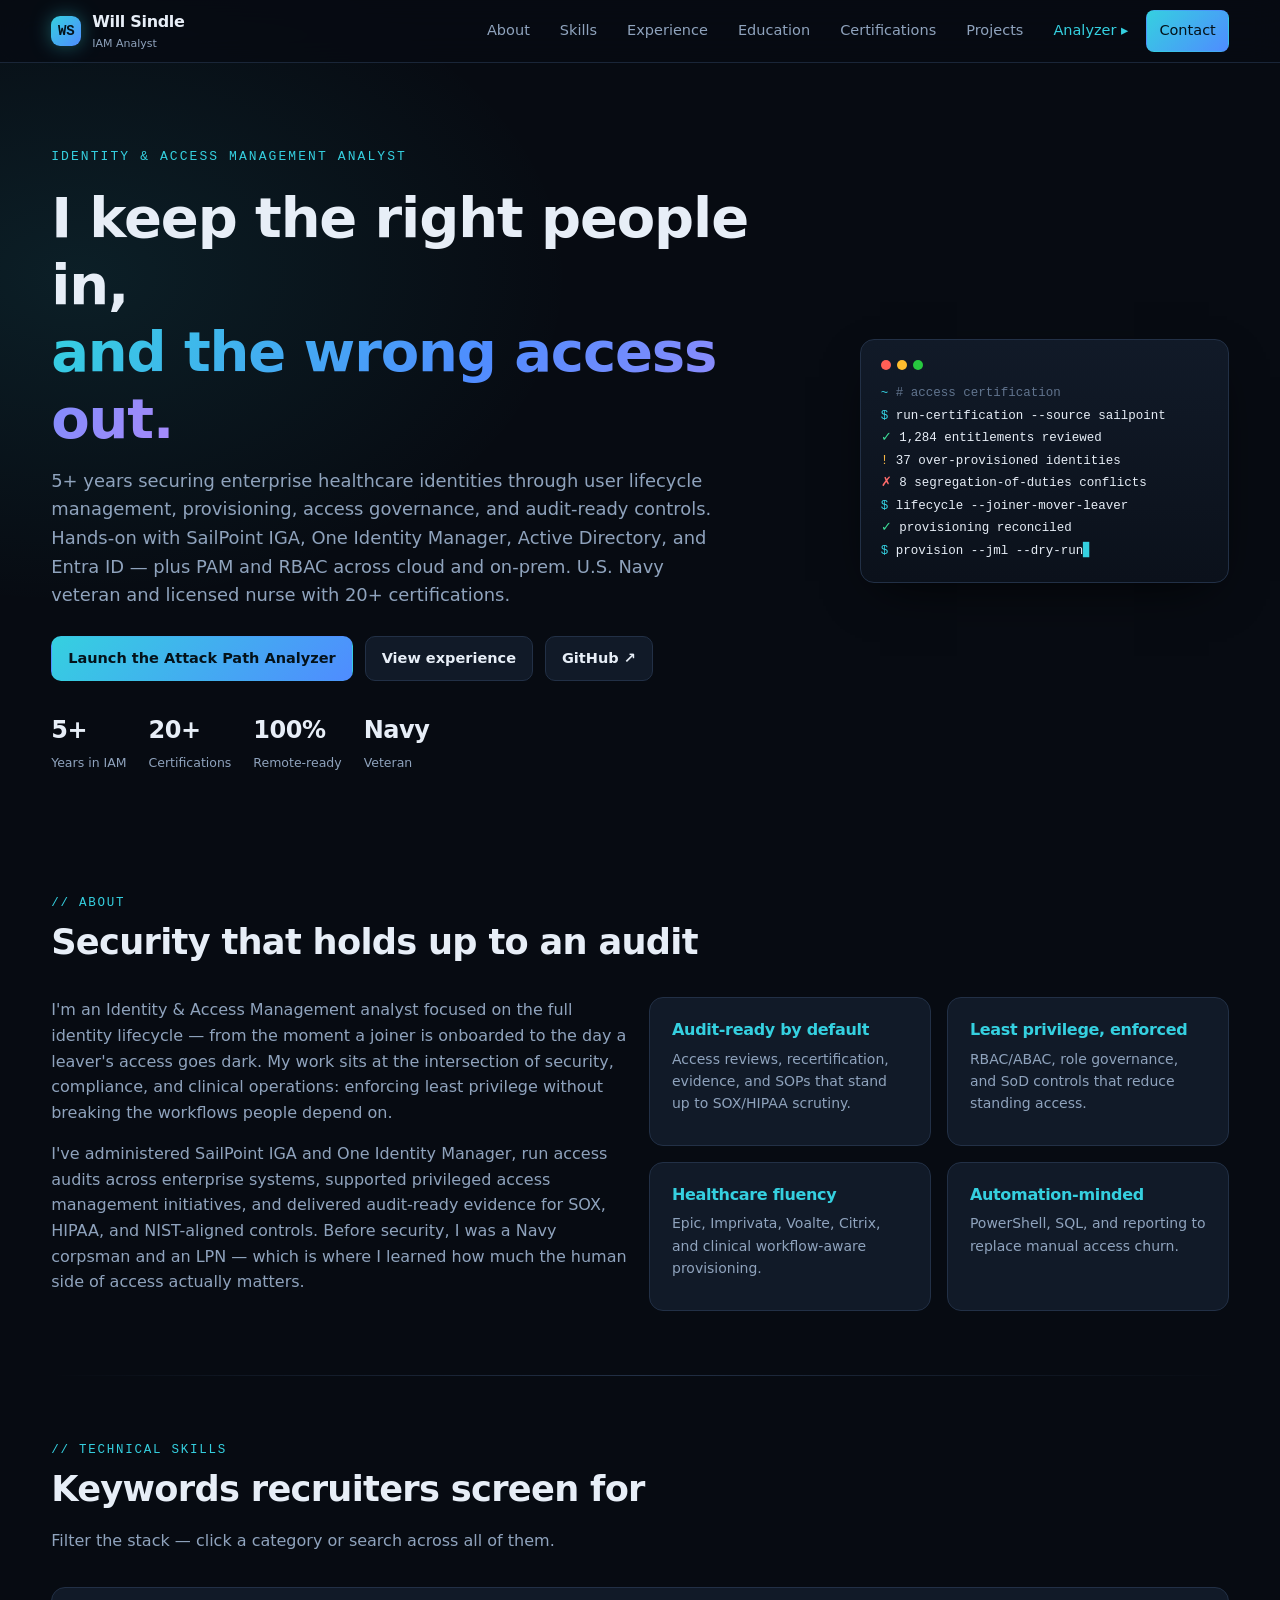
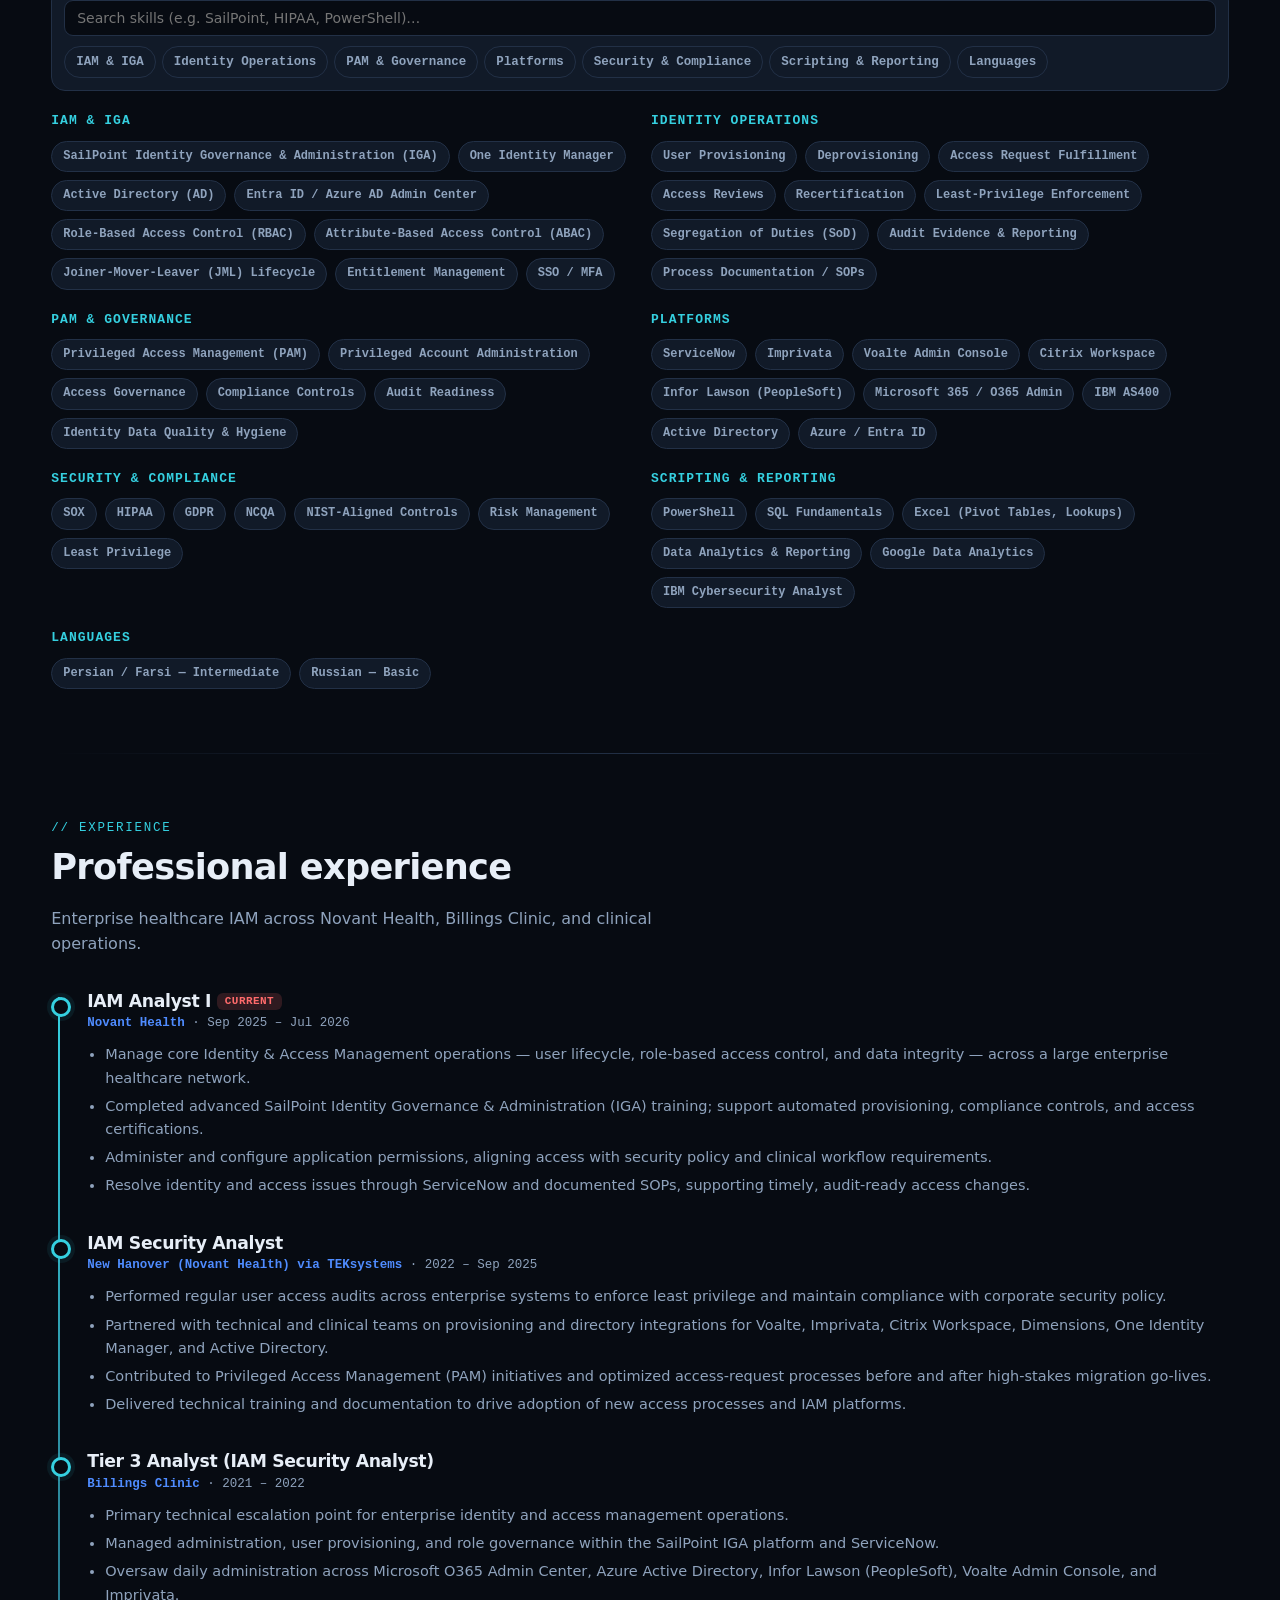
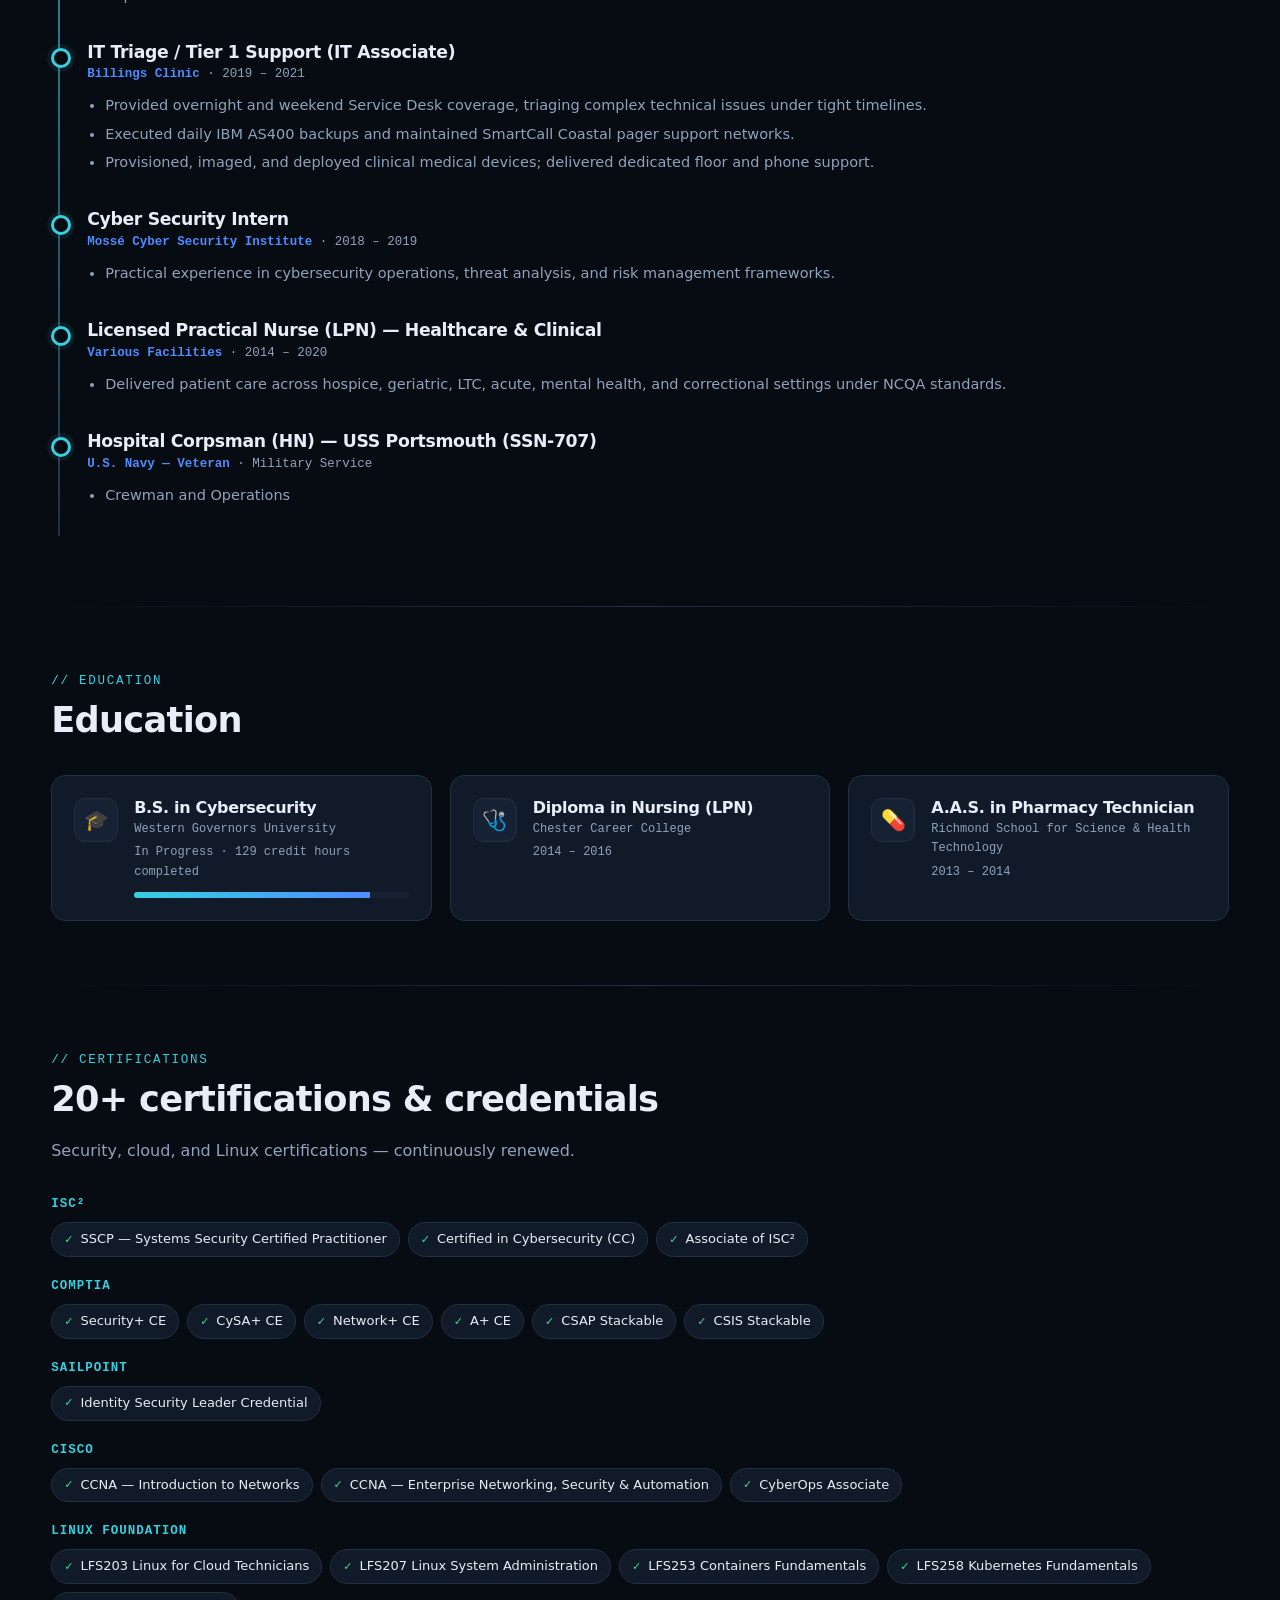
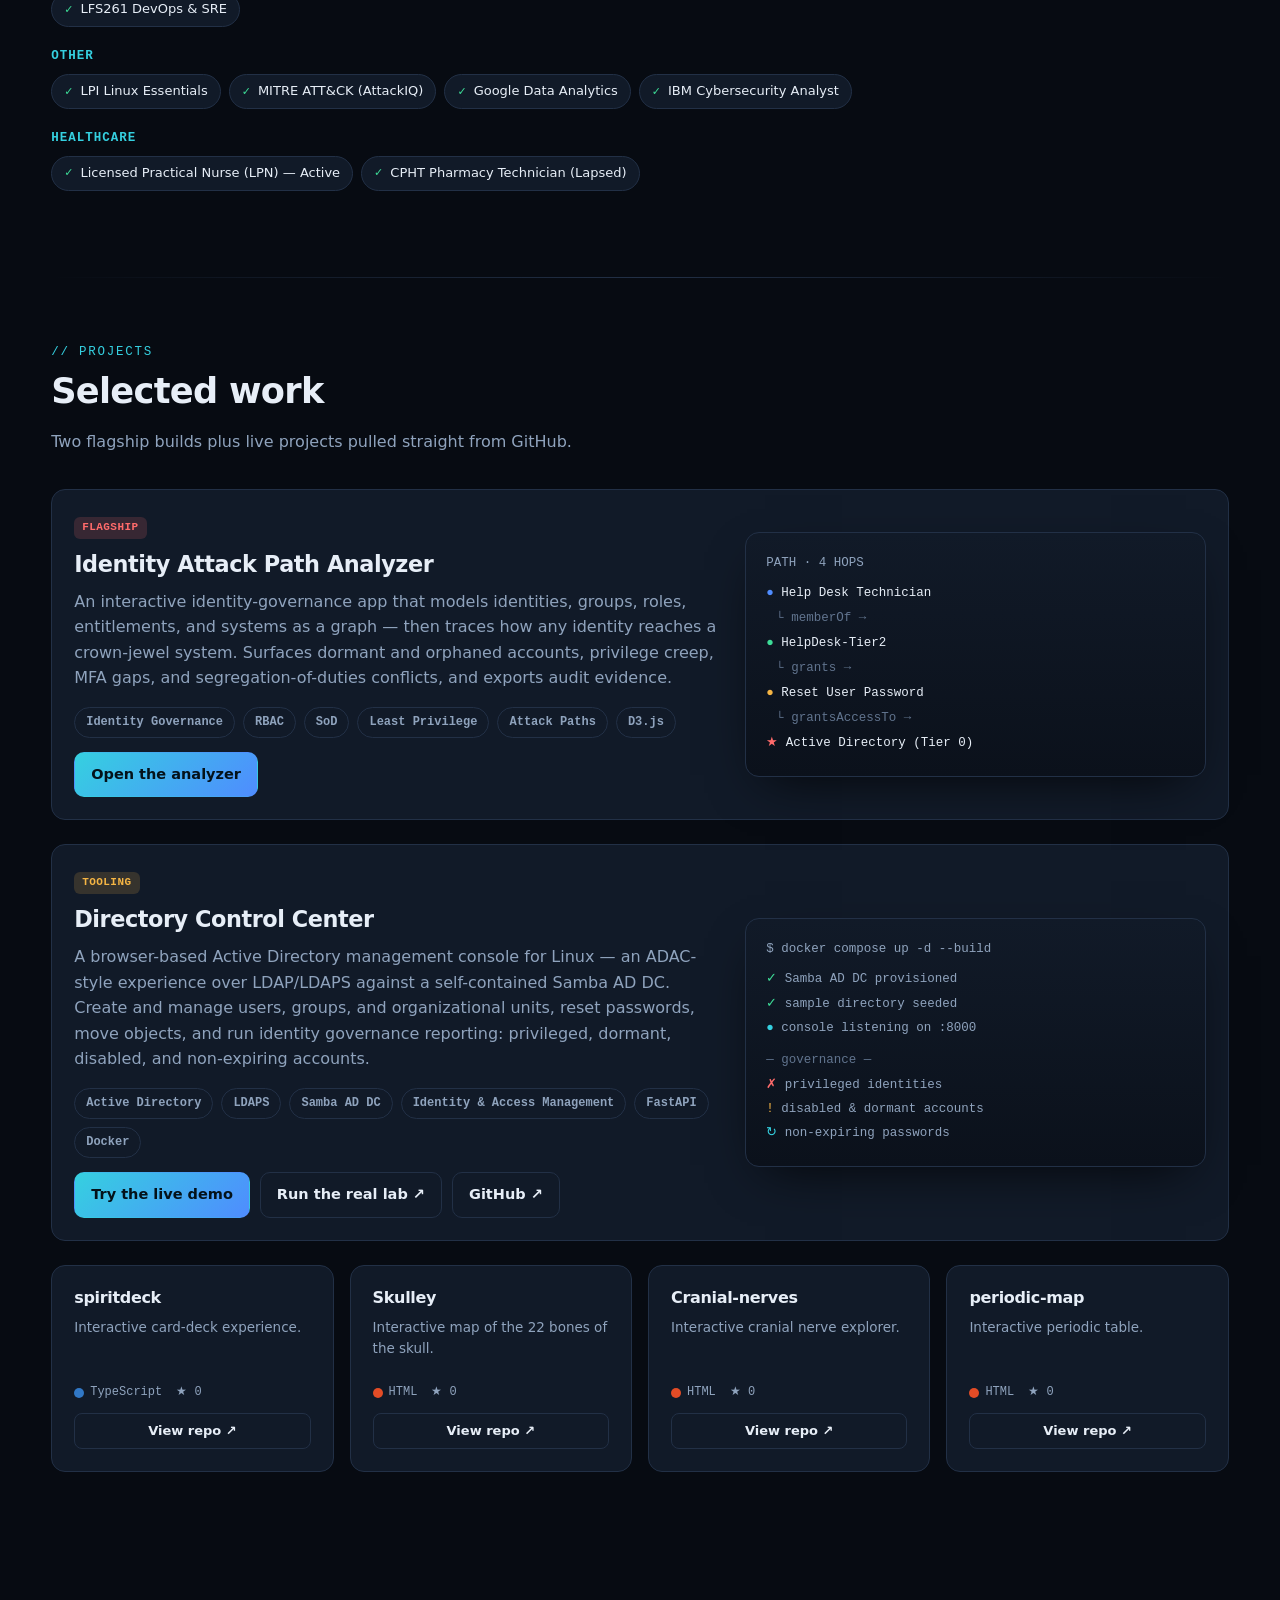
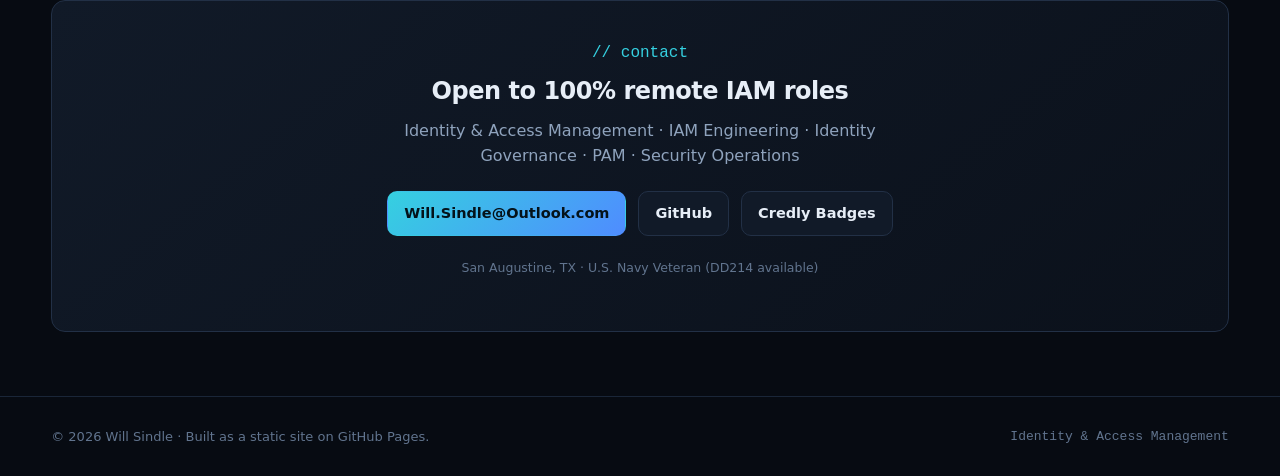
==== commit 7d68a997: "Link the Codespaces lab from the Directory Control Center card" ====
--- a/index.html
+++ b/index.html
@@ -236,7 +236,8 @@
           </div>
           <div style="display:flex;gap:10px;flex-wrap:wrap">
             <a class="btn btn-primary" href="dcc/index.html">Try the live demo</a>
-            <a class="btn" href="https://github.com/arcstel/directory-console" target="_blank" rel="noopener">View on GitHub ↗</a>
+            <a class="btn" href="https://codespaces.new/arcstel/directory-console" target="_blank" rel="noopener">Run the real lab ↗</a>
+            <a class="btn" href="https://github.com/arcstel/directory-console" target="_blank" rel="noopener">GitHub ↗</a>
           </div>
         </div>
         <div class="hero-card" style="font-family:var(--mono);font-size:12.5px">
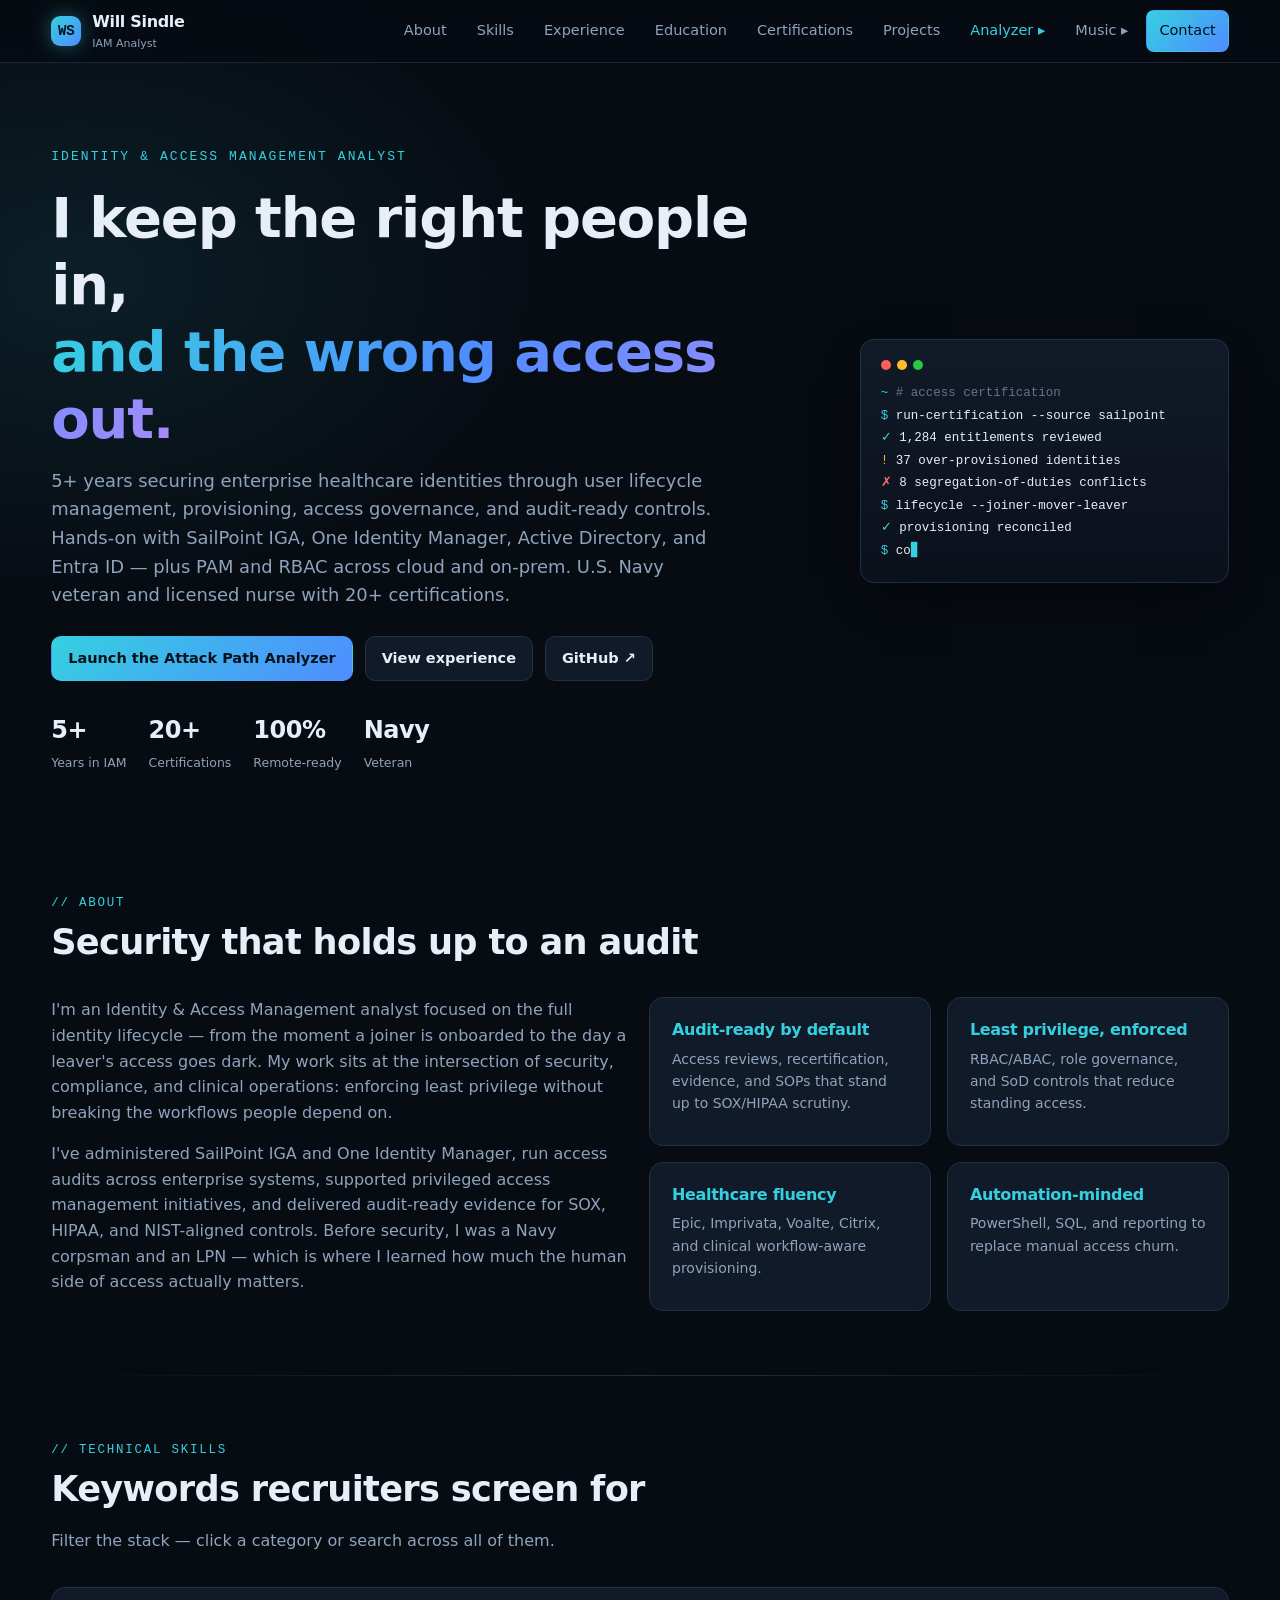
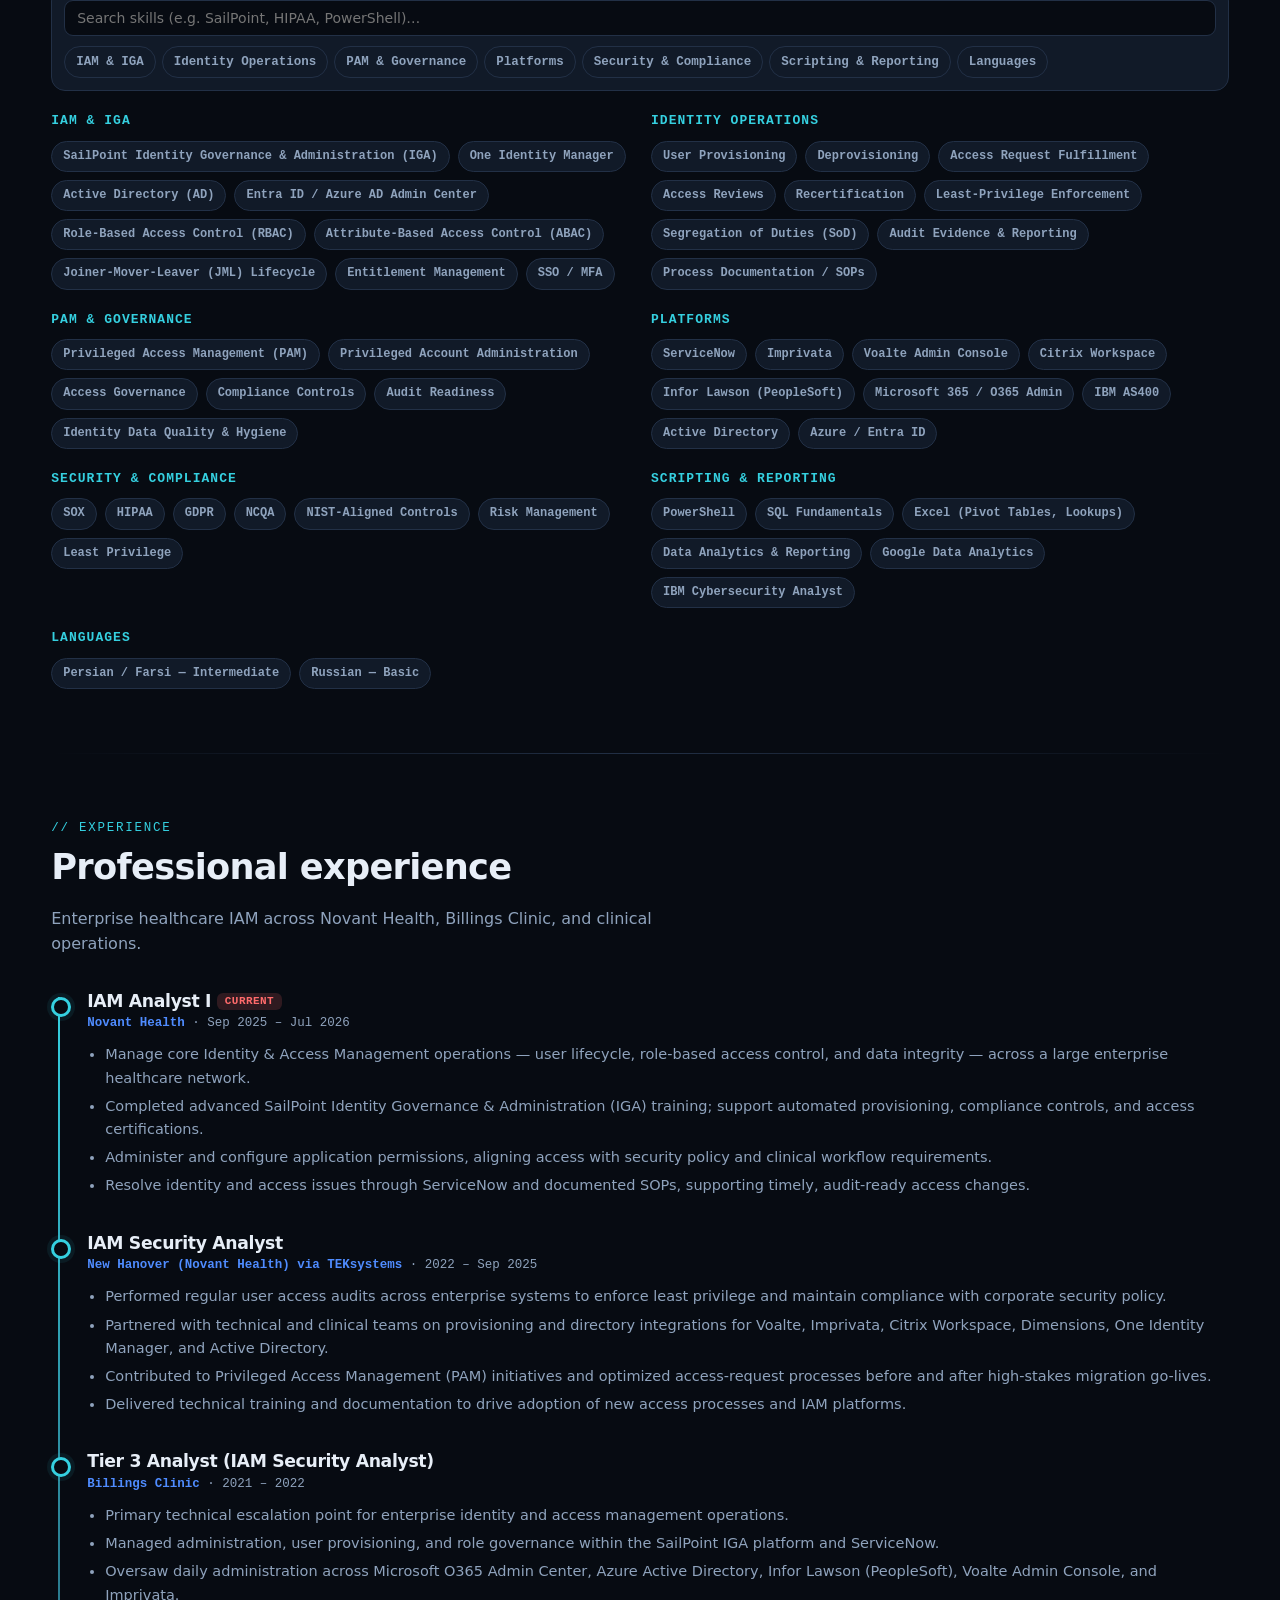
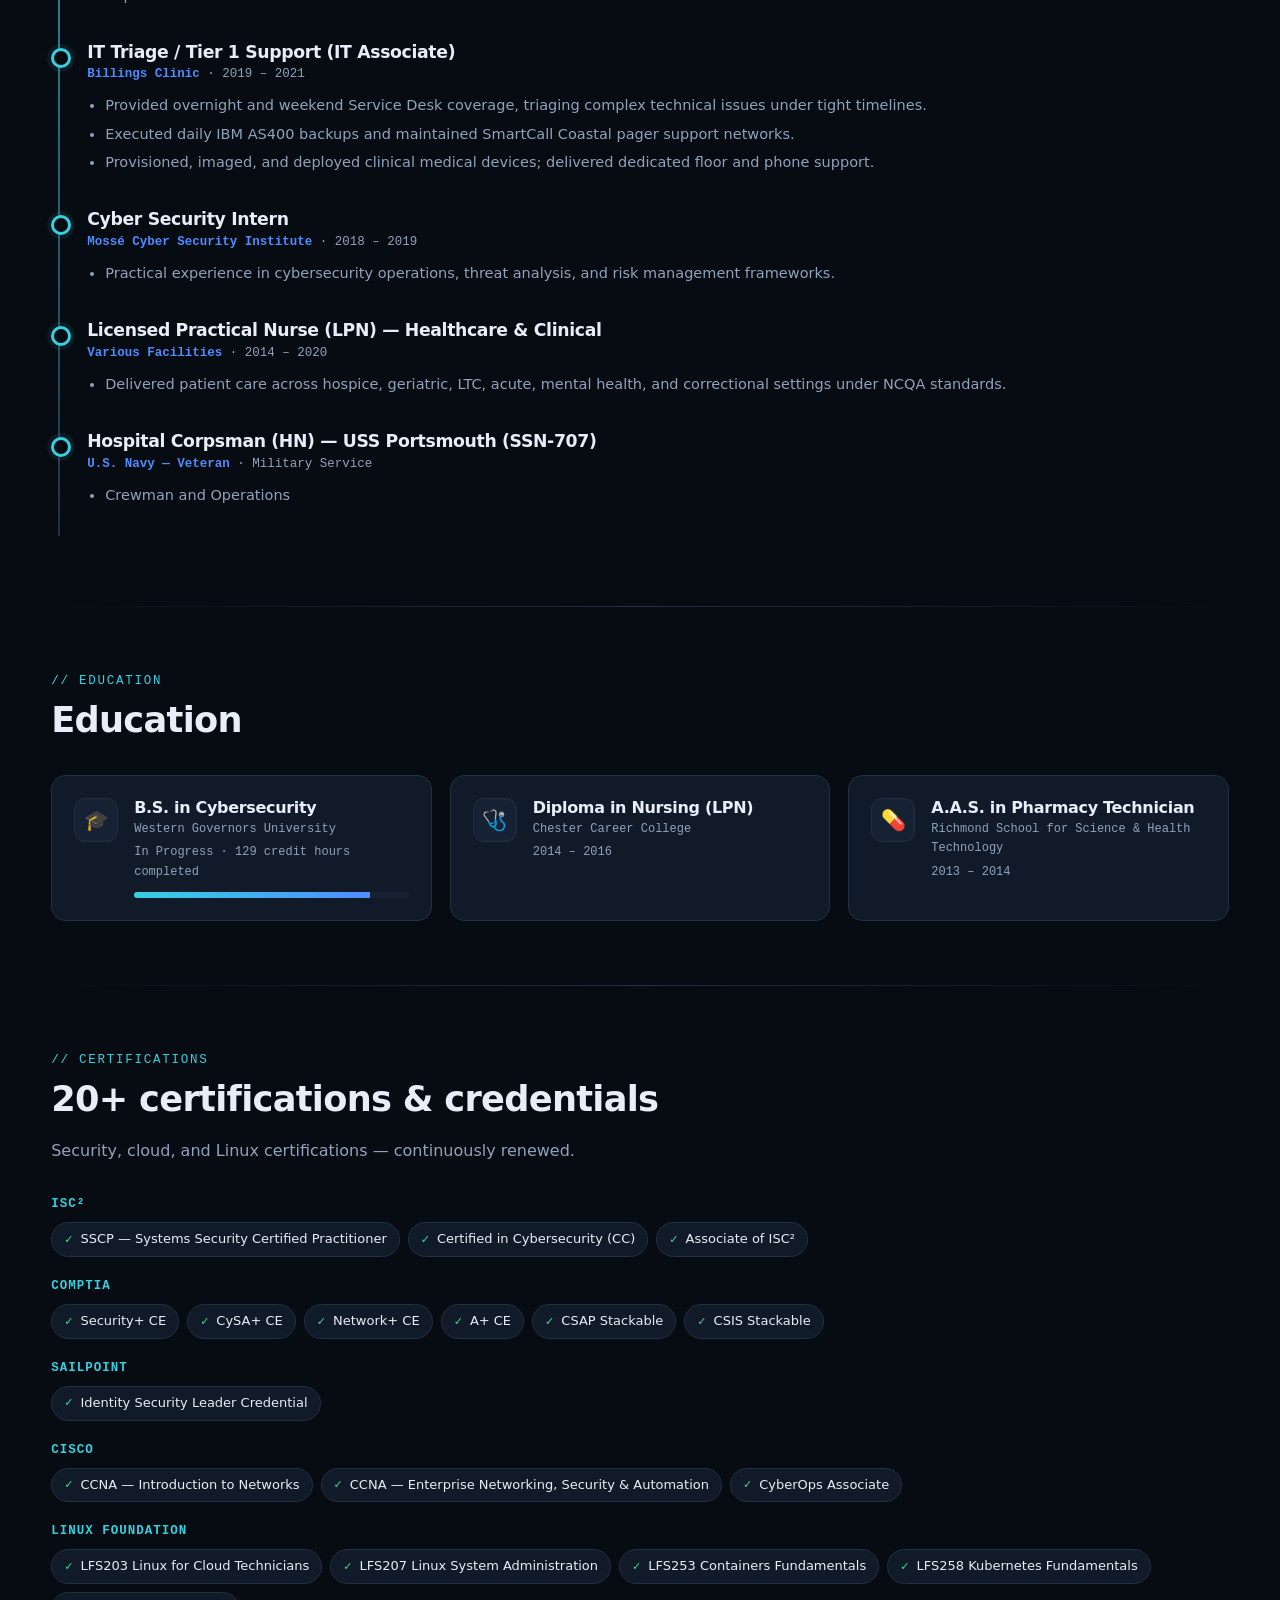
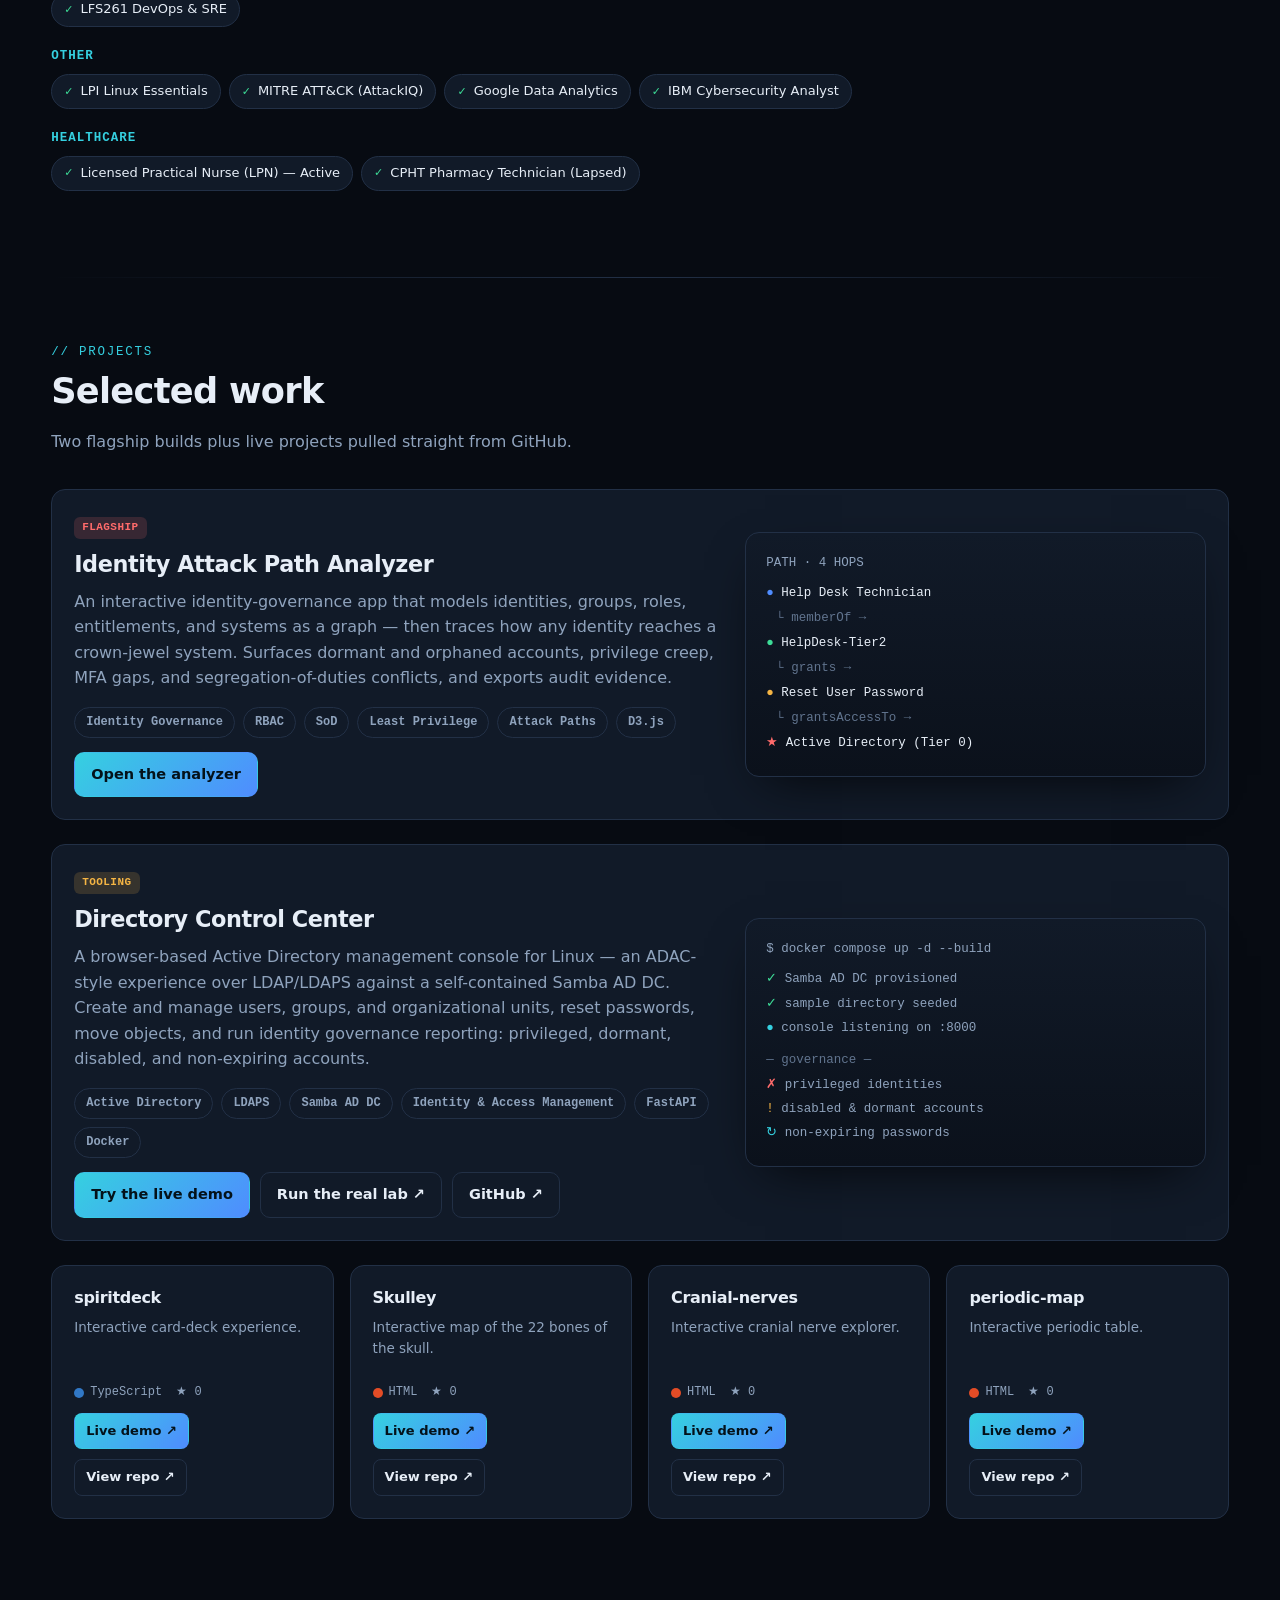
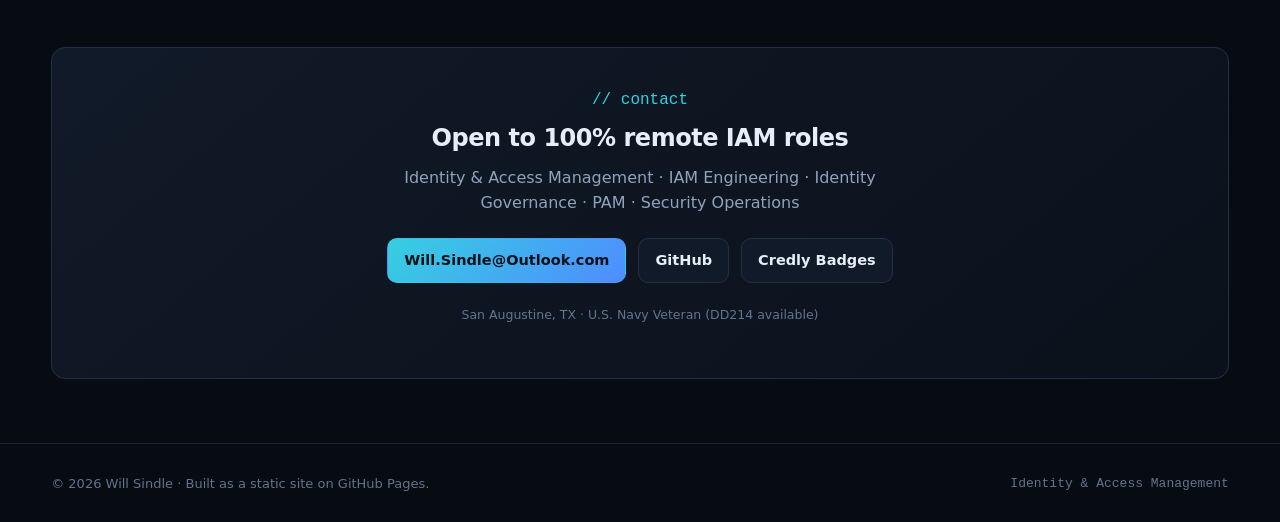
==== commit 0b31c7be: "Add W.P. music catalog player at /music" ====
--- a/index.html
+++ b/index.html
@@ -26,6 +26,7 @@
       <a href="#certifications">Certifications</a>
       <a href="#projects">Projects</a>
       <a href="analyzer/index.html" style="color:var(--accent)">Analyzer ▸</a>
+      <a href="music/index.html">Music ▸</a>
       <a class="btn btn-sm btn-primary" href="mailto:Will.Sindle@Outlook.com">Contact</a>
     </div>
     <button class="nav-toggle" id="navToggle" aria-label="Menu">☰</button>
--- a/assets/css/style.css
+++ b/assets/css/style.css
@@ -198,6 +198,7 @@
 .repo .foot { display: flex; align-items: center; gap: 14px; font-family: var(--mono); font-size: 12px; color: var(--muted); }
 .repo .lang { display: flex; align-items: center; gap: 6px; }
 .repo .lang i { width: 10px; height: 10px; border-radius: 50%; }
+.repo-actions { display: flex; gap: 10px; flex-wrap: wrap; }
 .repo-skeleton { height: 128px; border-radius: var(--radius); background: linear-gradient(100deg, var(--surface) 30%, var(--surface-2) 50%, var(--surface) 70%); background-size: 200% 100%; animation: shimmer 1.4s infinite; border: 1px solid var(--border); }
 @keyframes shimmer { to { background-position: -200% 0; } }
 
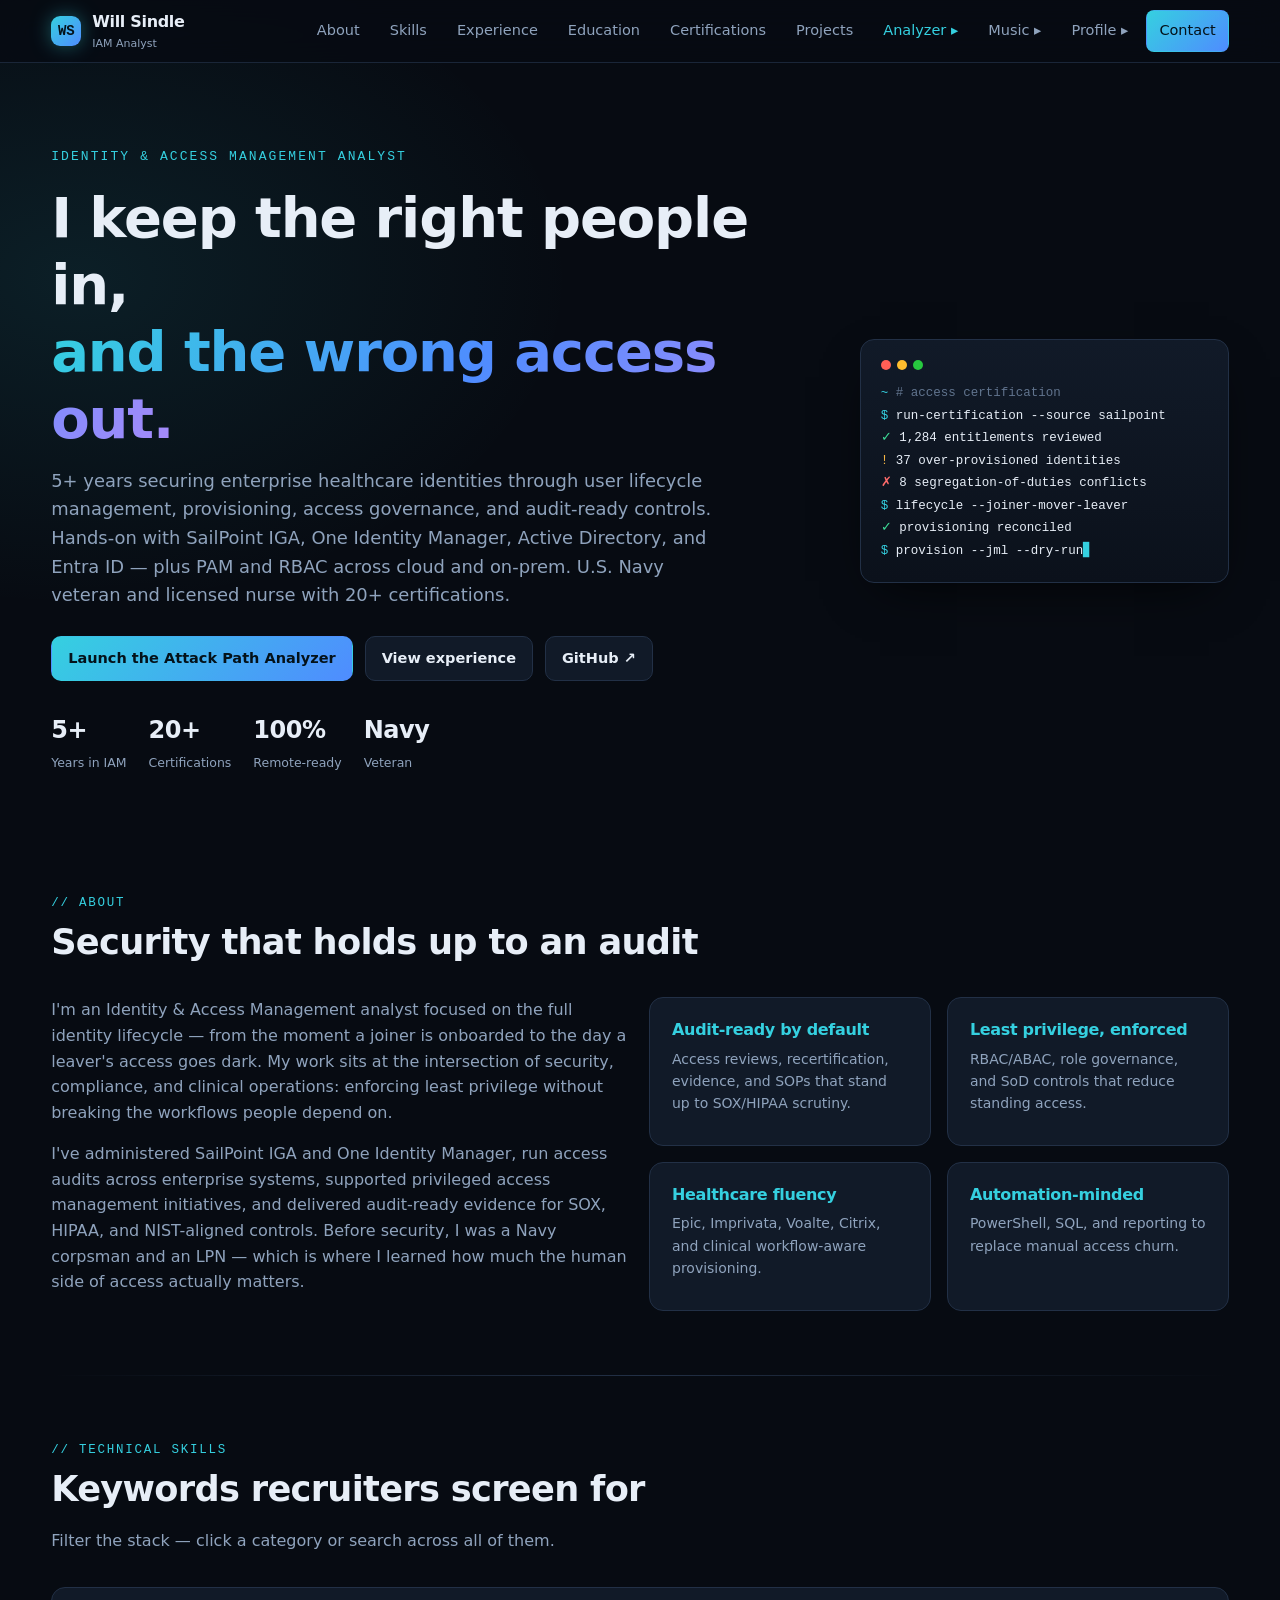
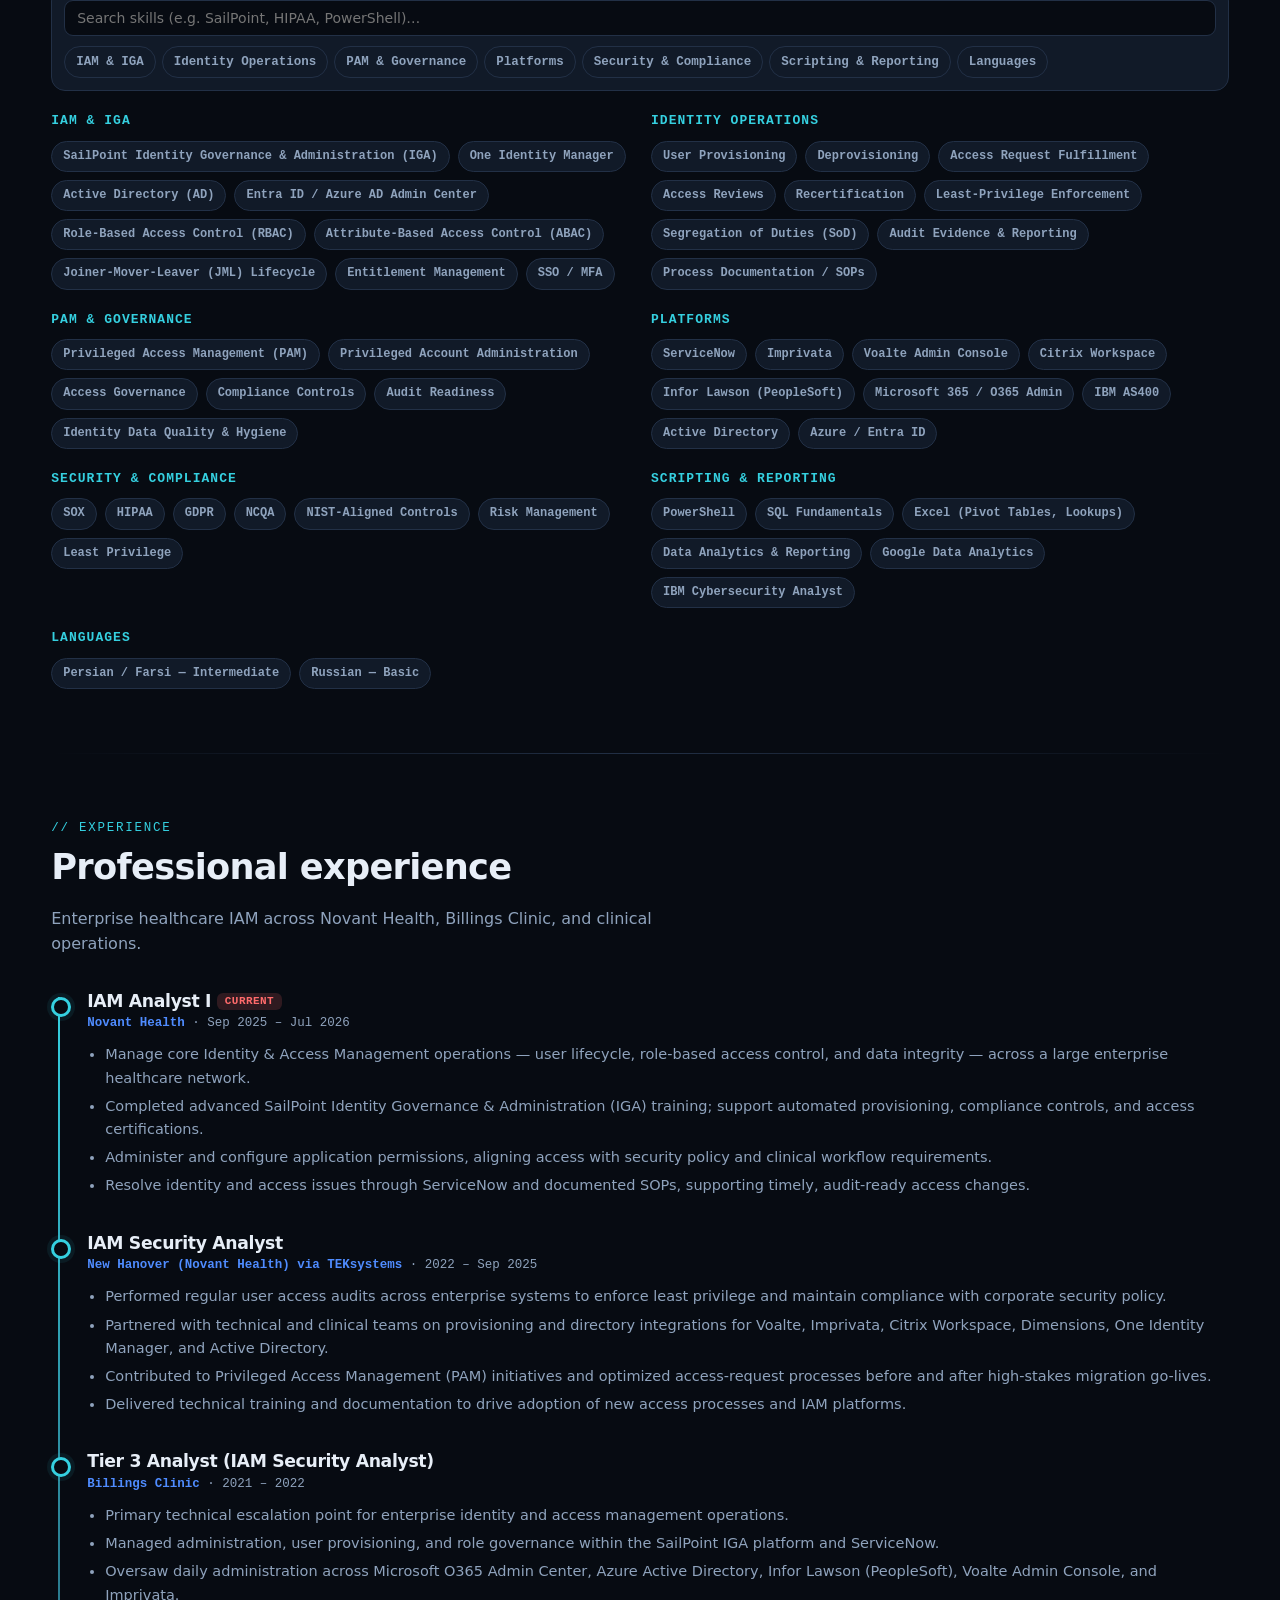
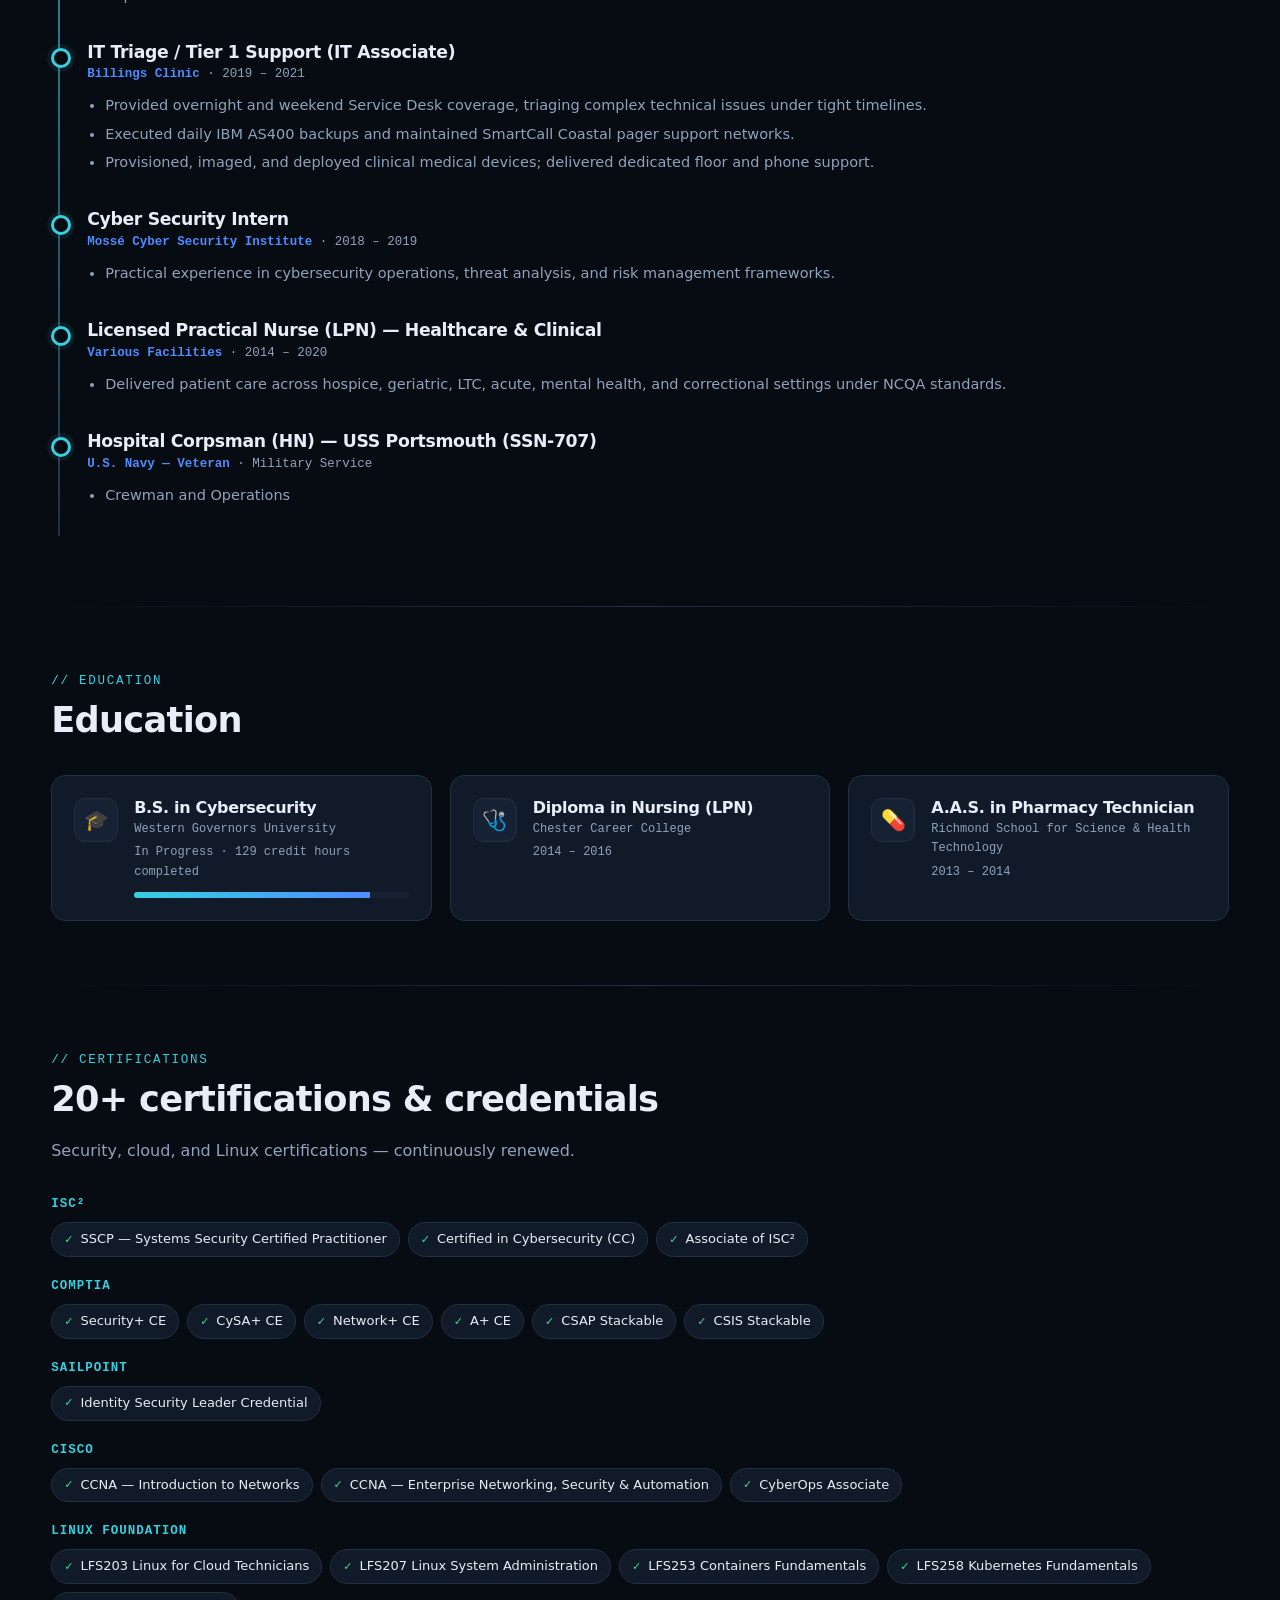
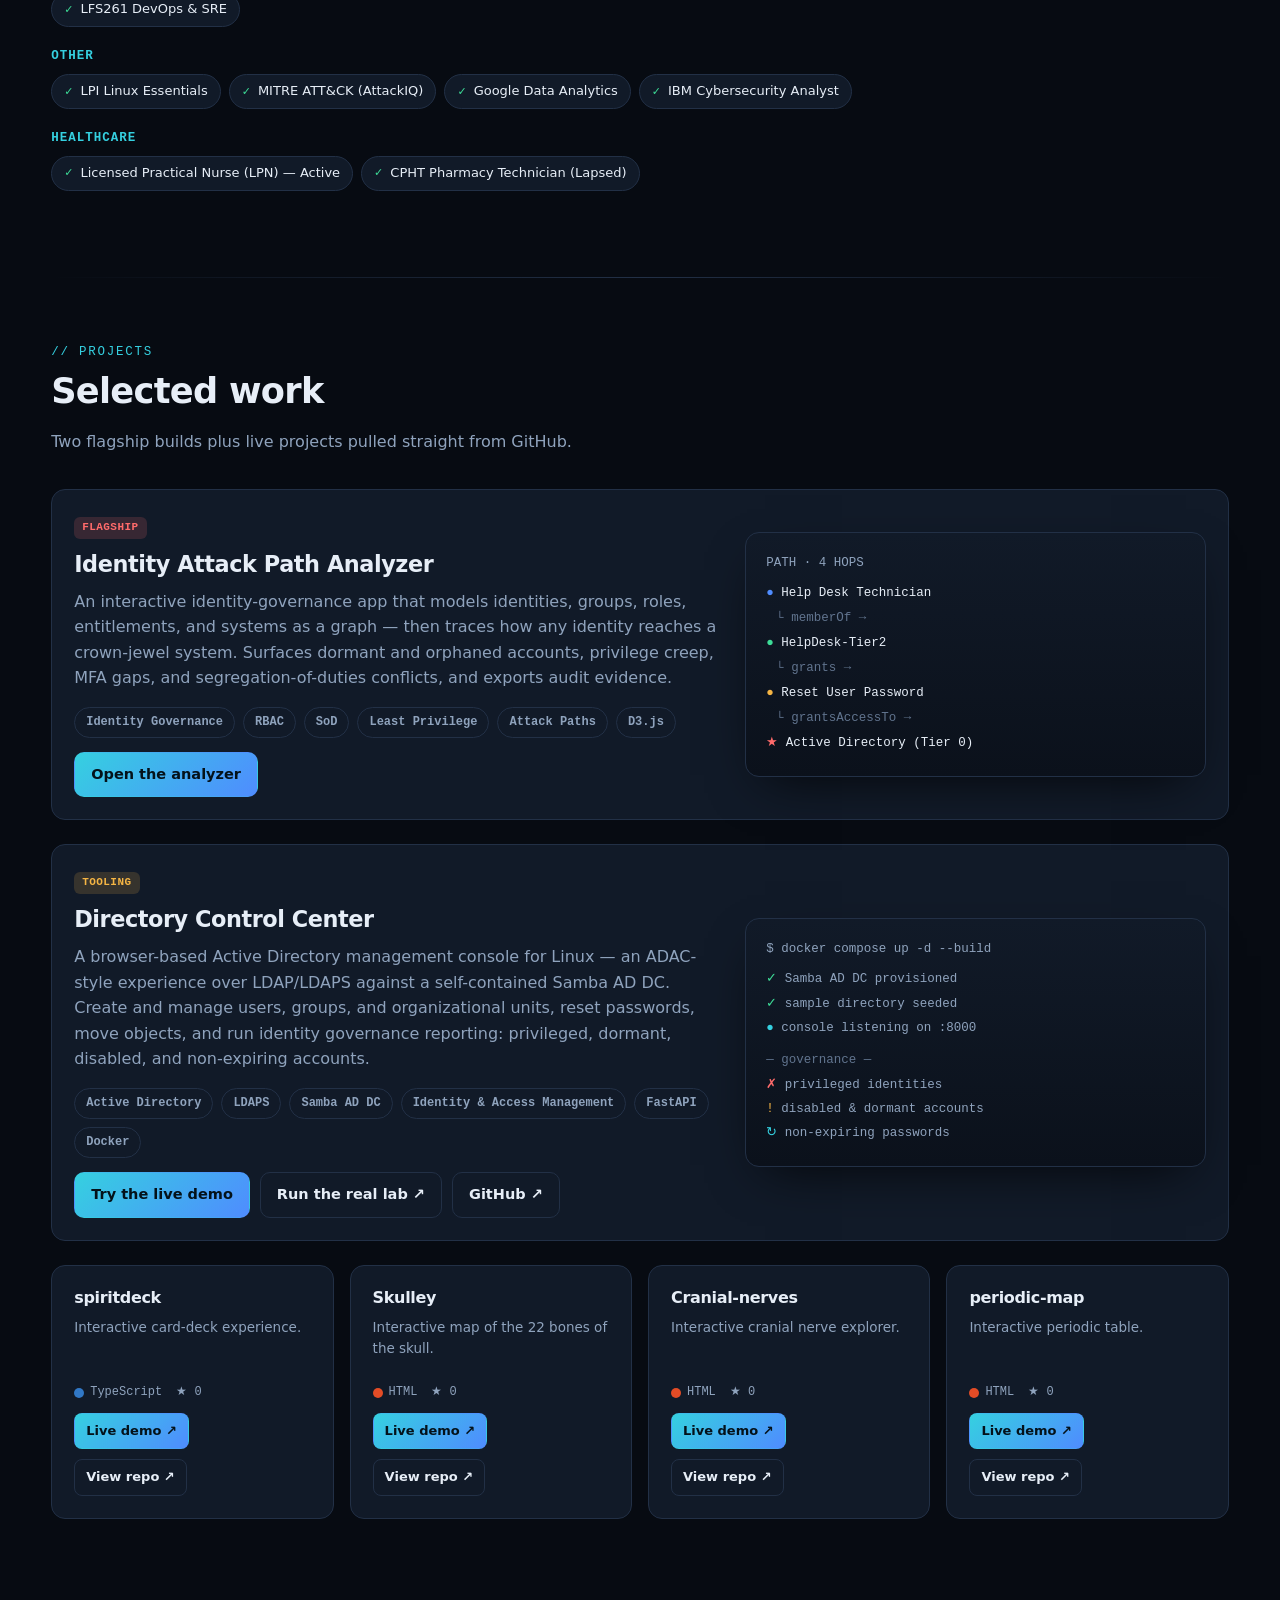
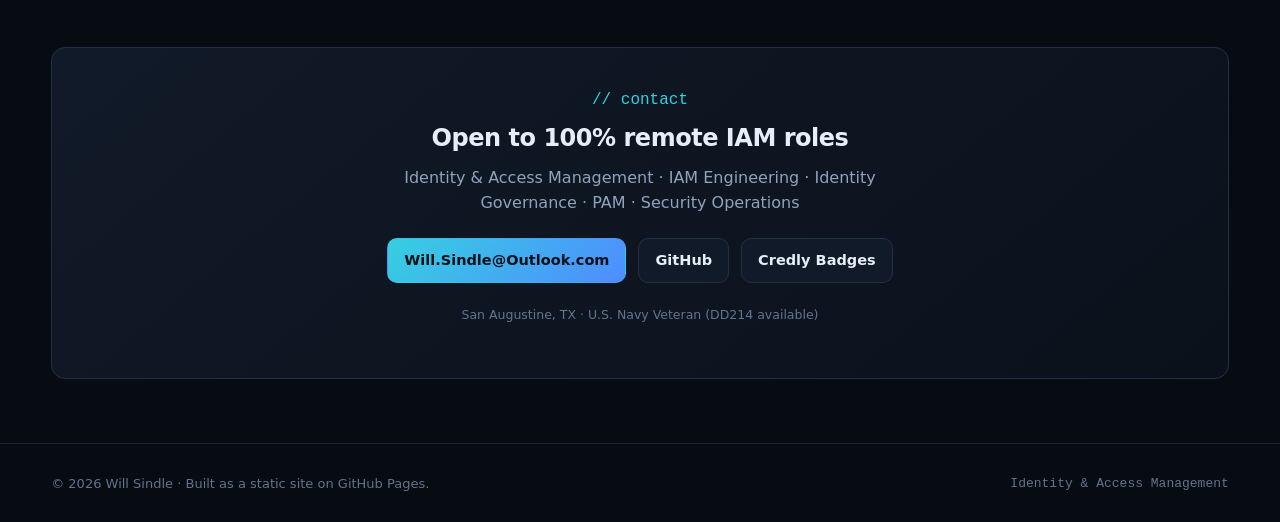
==== commit ce79f399: "Add self-hosted professional profile page with resume download" ====
--- a/index.html
+++ b/index.html
@@ -27,6 +27,7 @@
       <a href="#projects">Projects</a>
       <a href="analyzer/index.html" style="color:var(--accent)">Analyzer ▸</a>
       <a href="music/index.html">Music ▸</a>
+      <a href="profile/index.html">Profile ▸</a>
       <a class="btn btn-sm btn-primary" href="mailto:Will.Sindle@Outlook.com">Contact</a>
     </div>
     <button class="nav-toggle" id="navToggle" aria-label="Menu">☰</button>
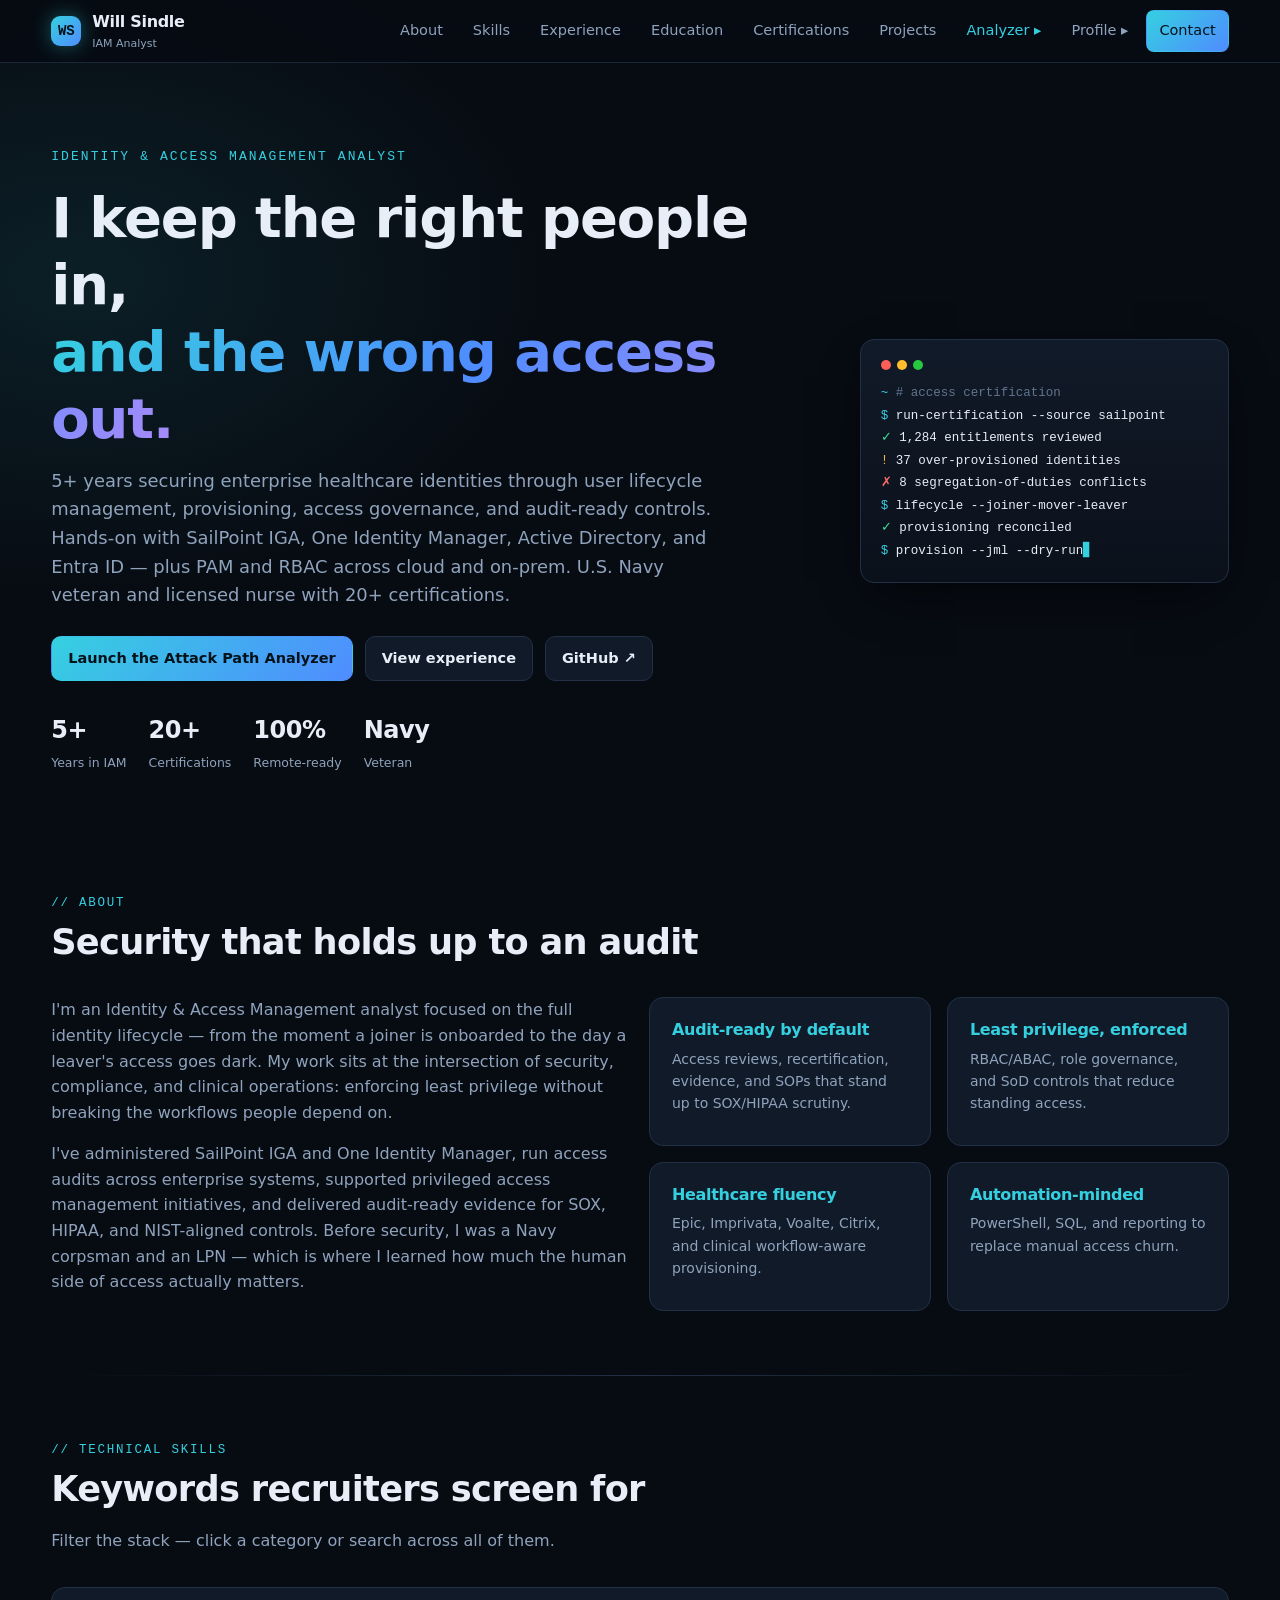
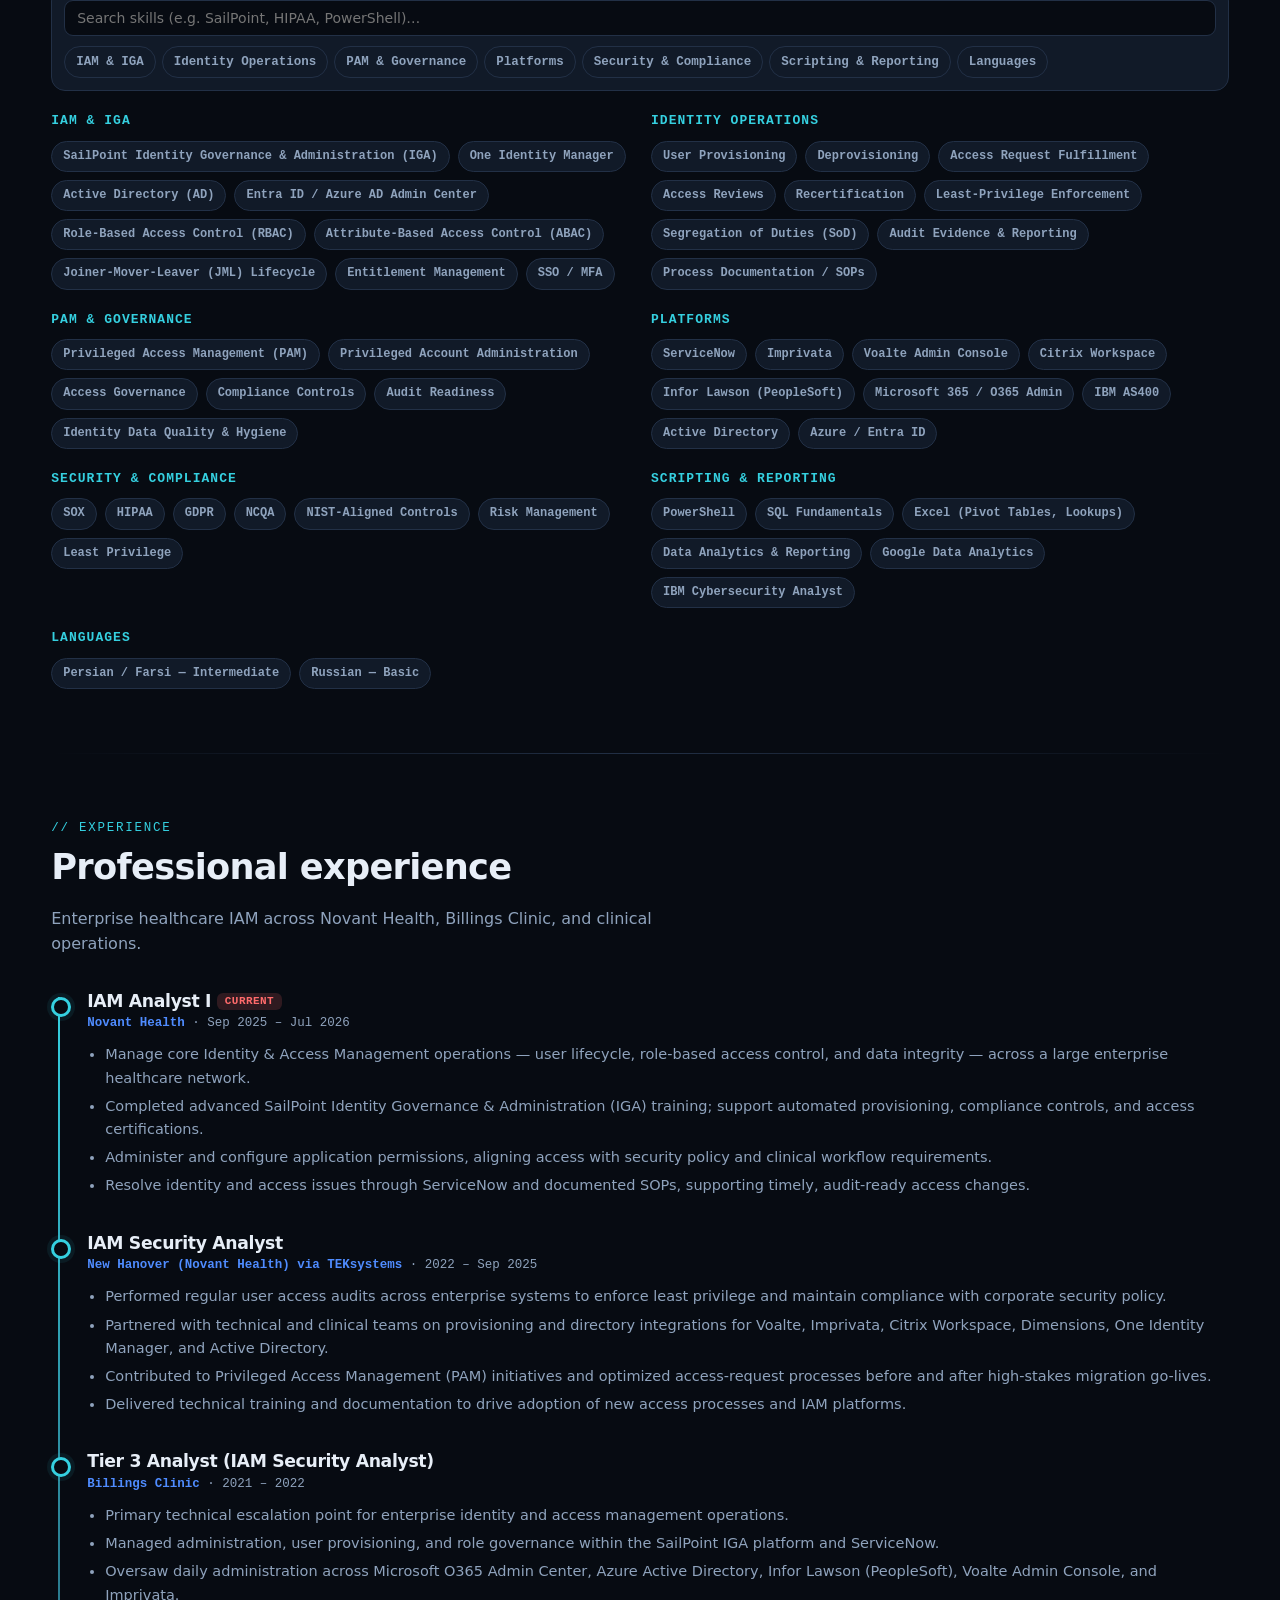
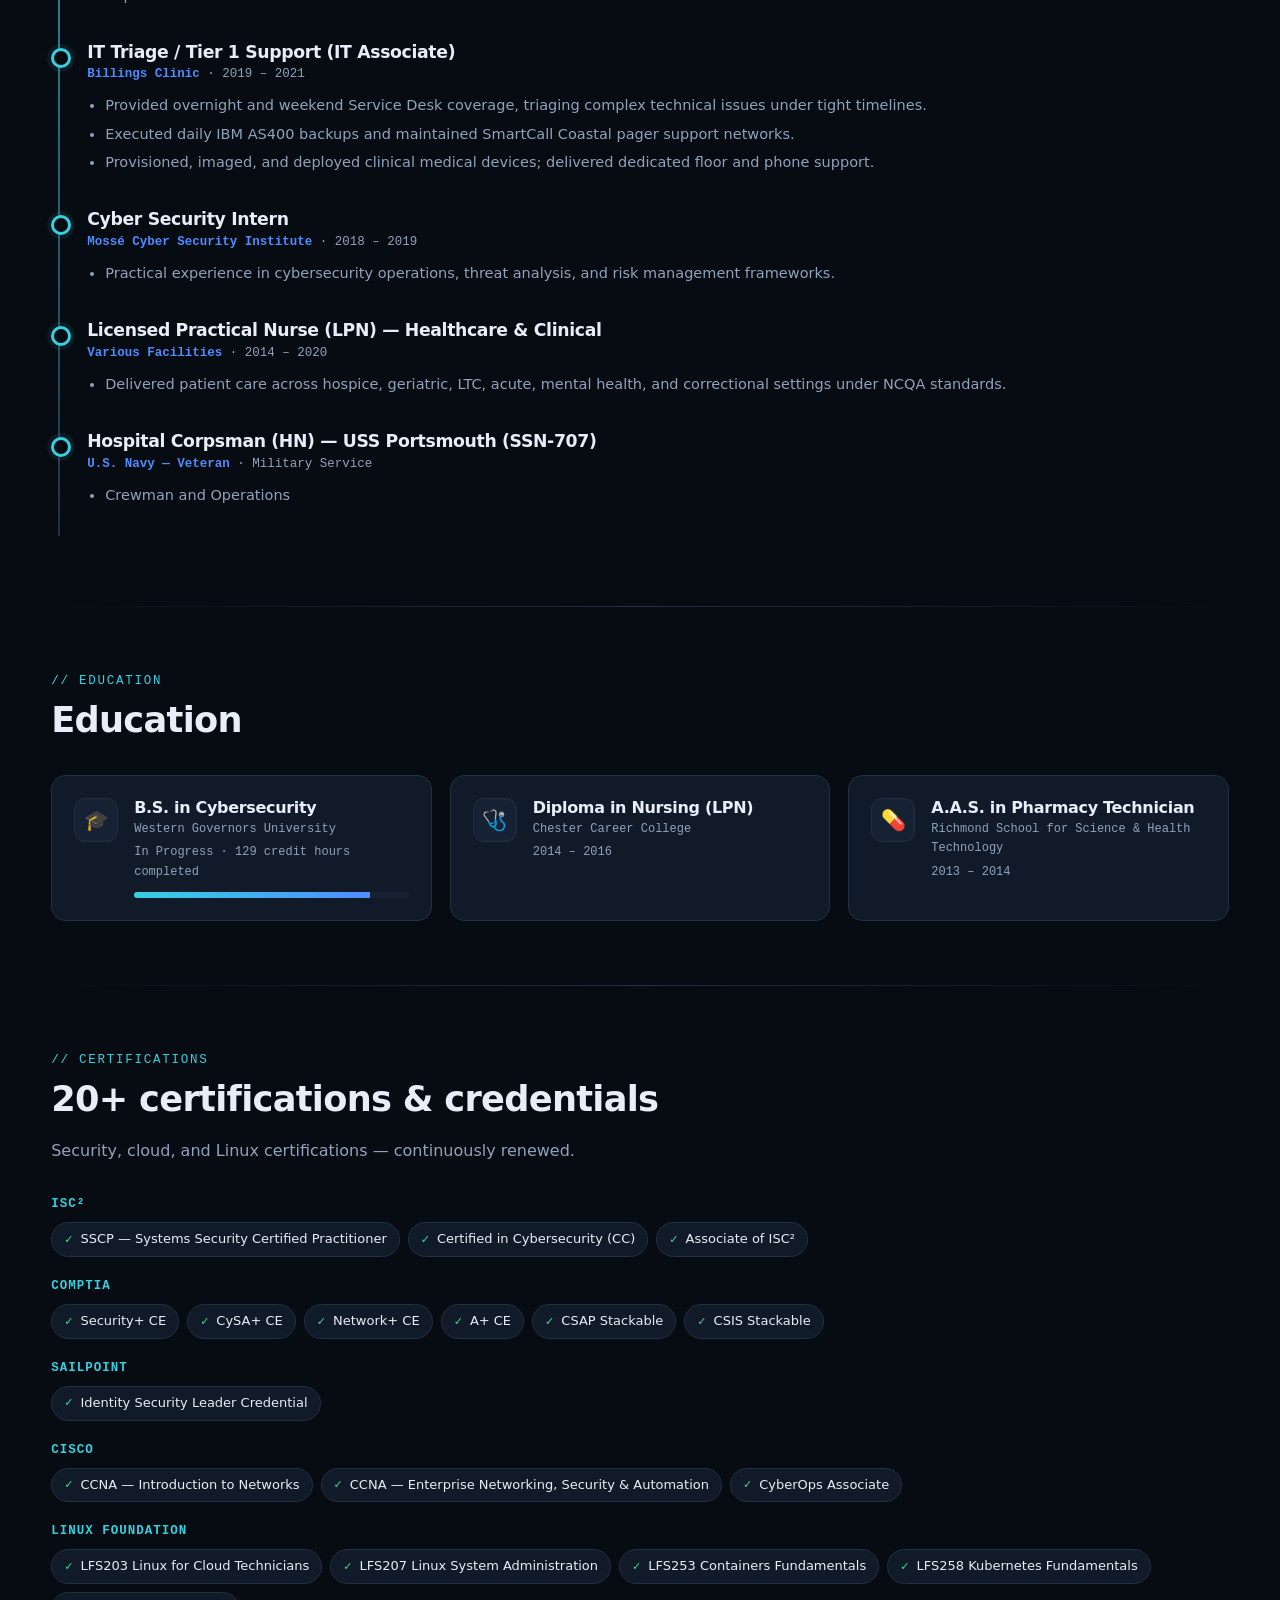
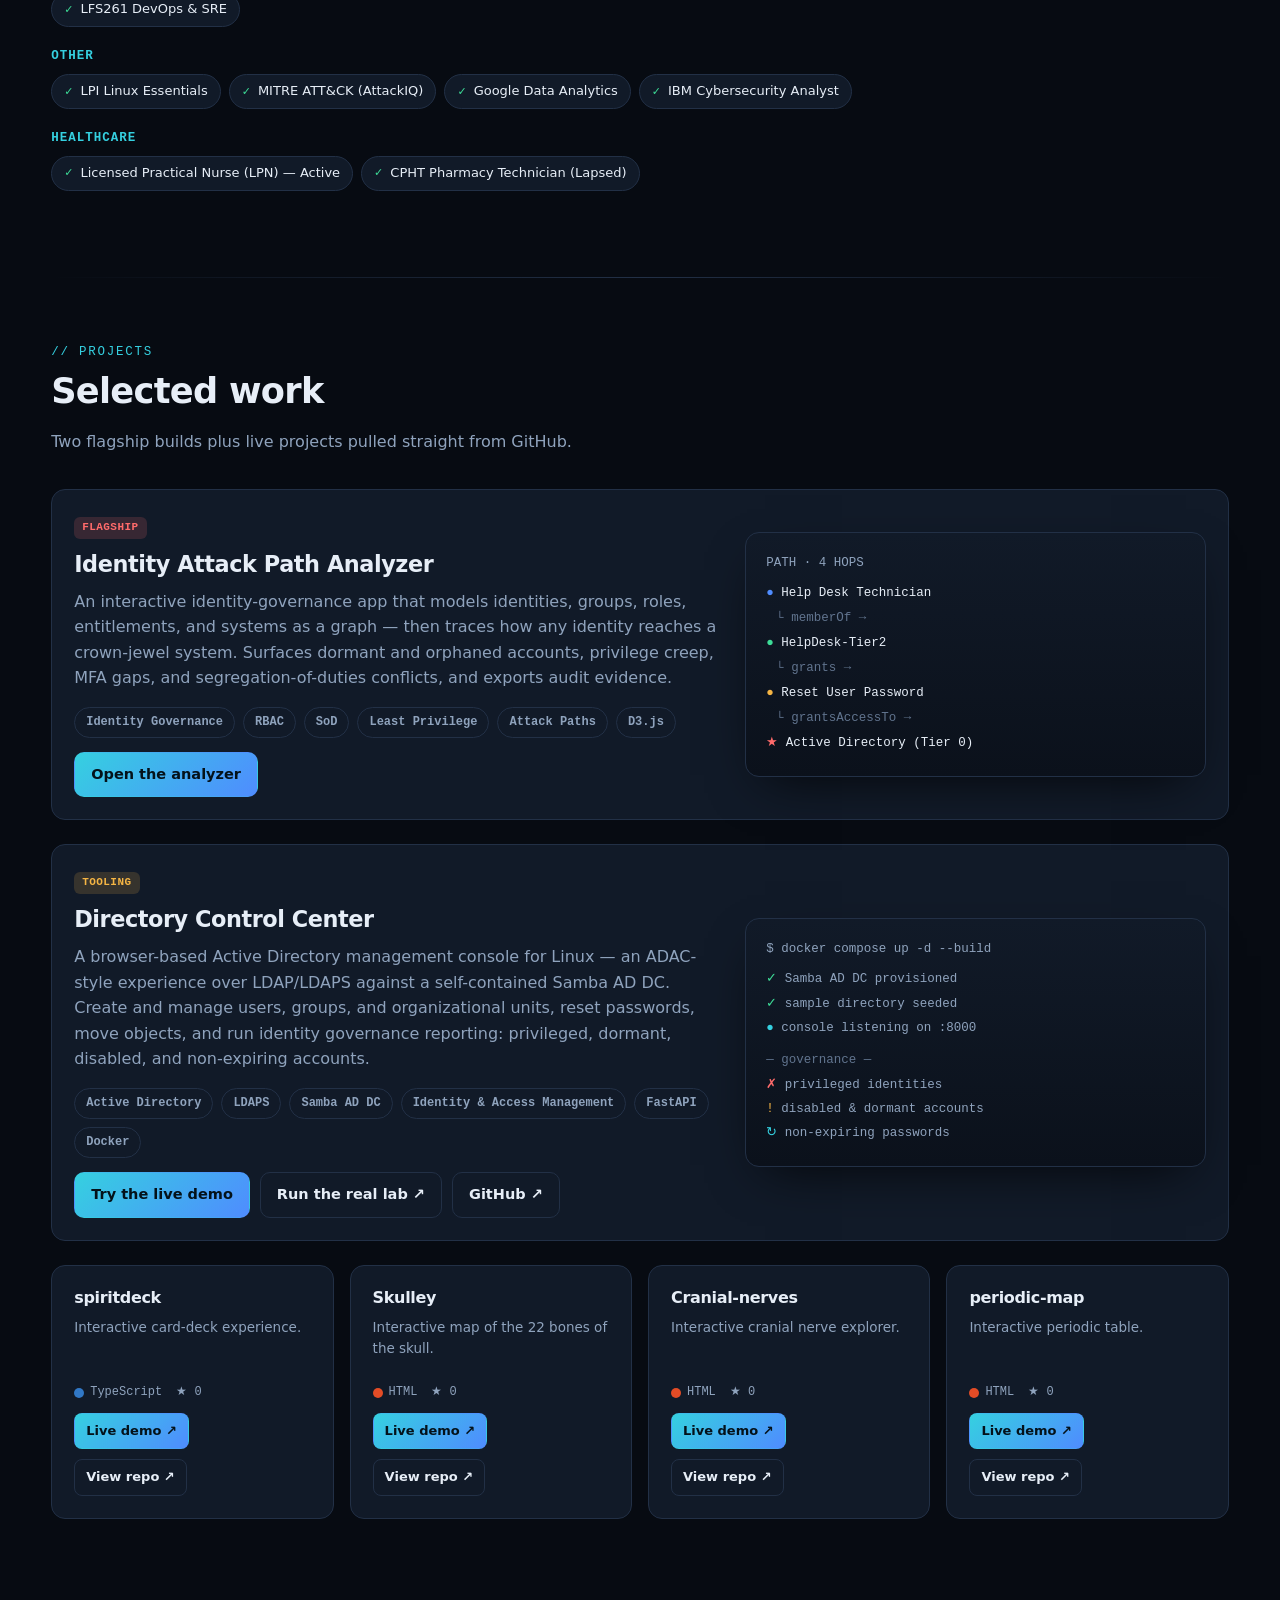
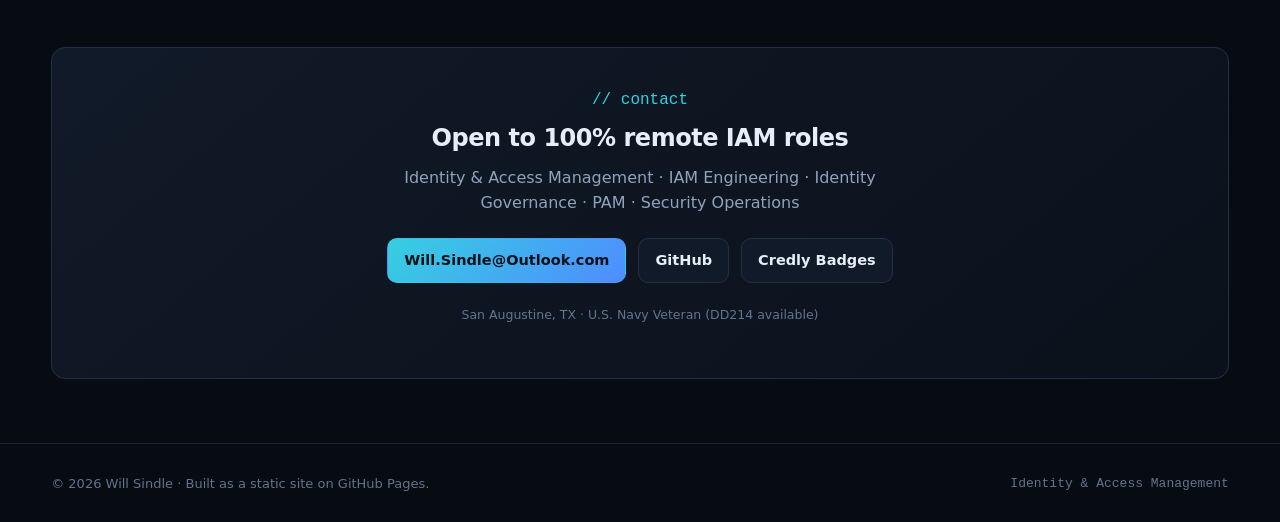
==== commit 9a0944cb: "Disable music page pending correct artist data" ====
--- a/index.html
+++ b/index.html
@@ -26,7 +26,6 @@
       <a href="#certifications">Certifications</a>
       <a href="#projects">Projects</a>
       <a href="analyzer/index.html" style="color:var(--accent)">Analyzer ▸</a>
-      <a href="music/index.html">Music ▸</a>
       <a href="profile/index.html">Profile ▸</a>
       <a class="btn btn-sm btn-primary" href="mailto:Will.Sindle@Outlook.com">Contact</a>
     </div>
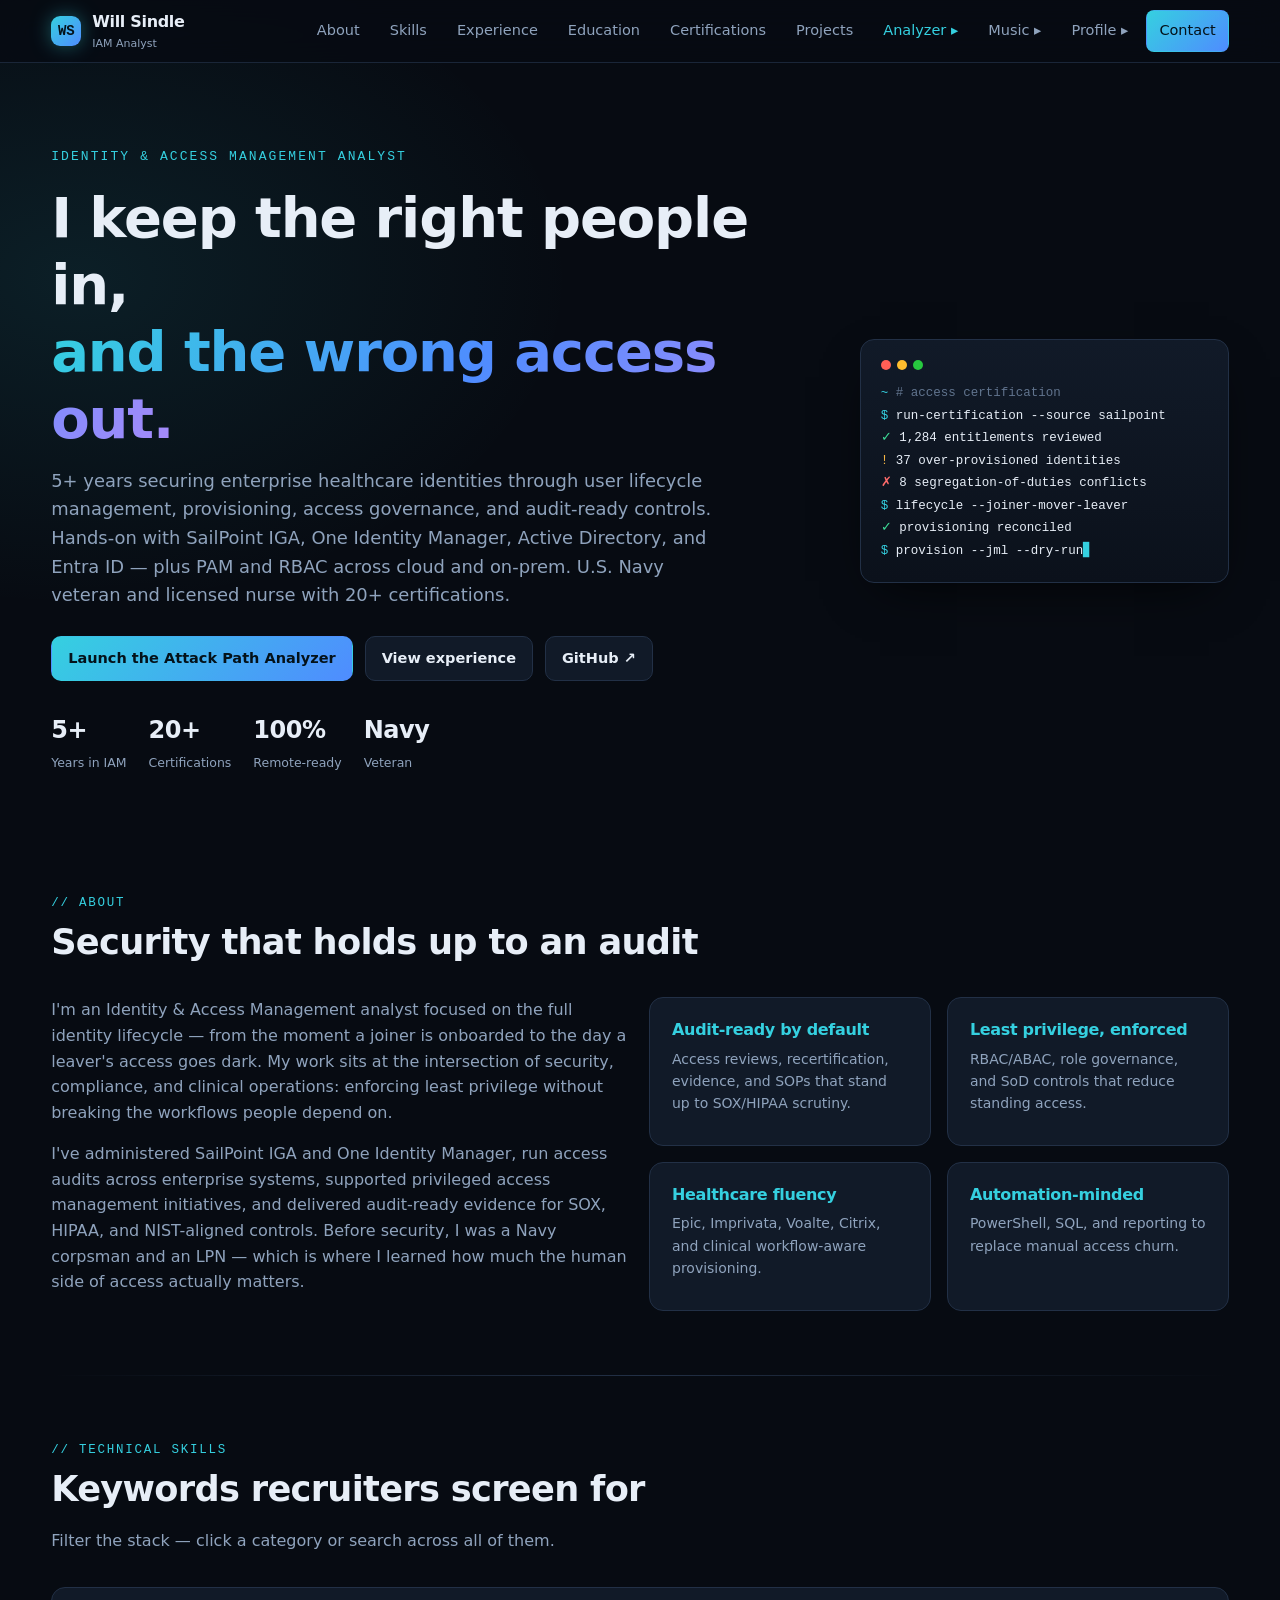
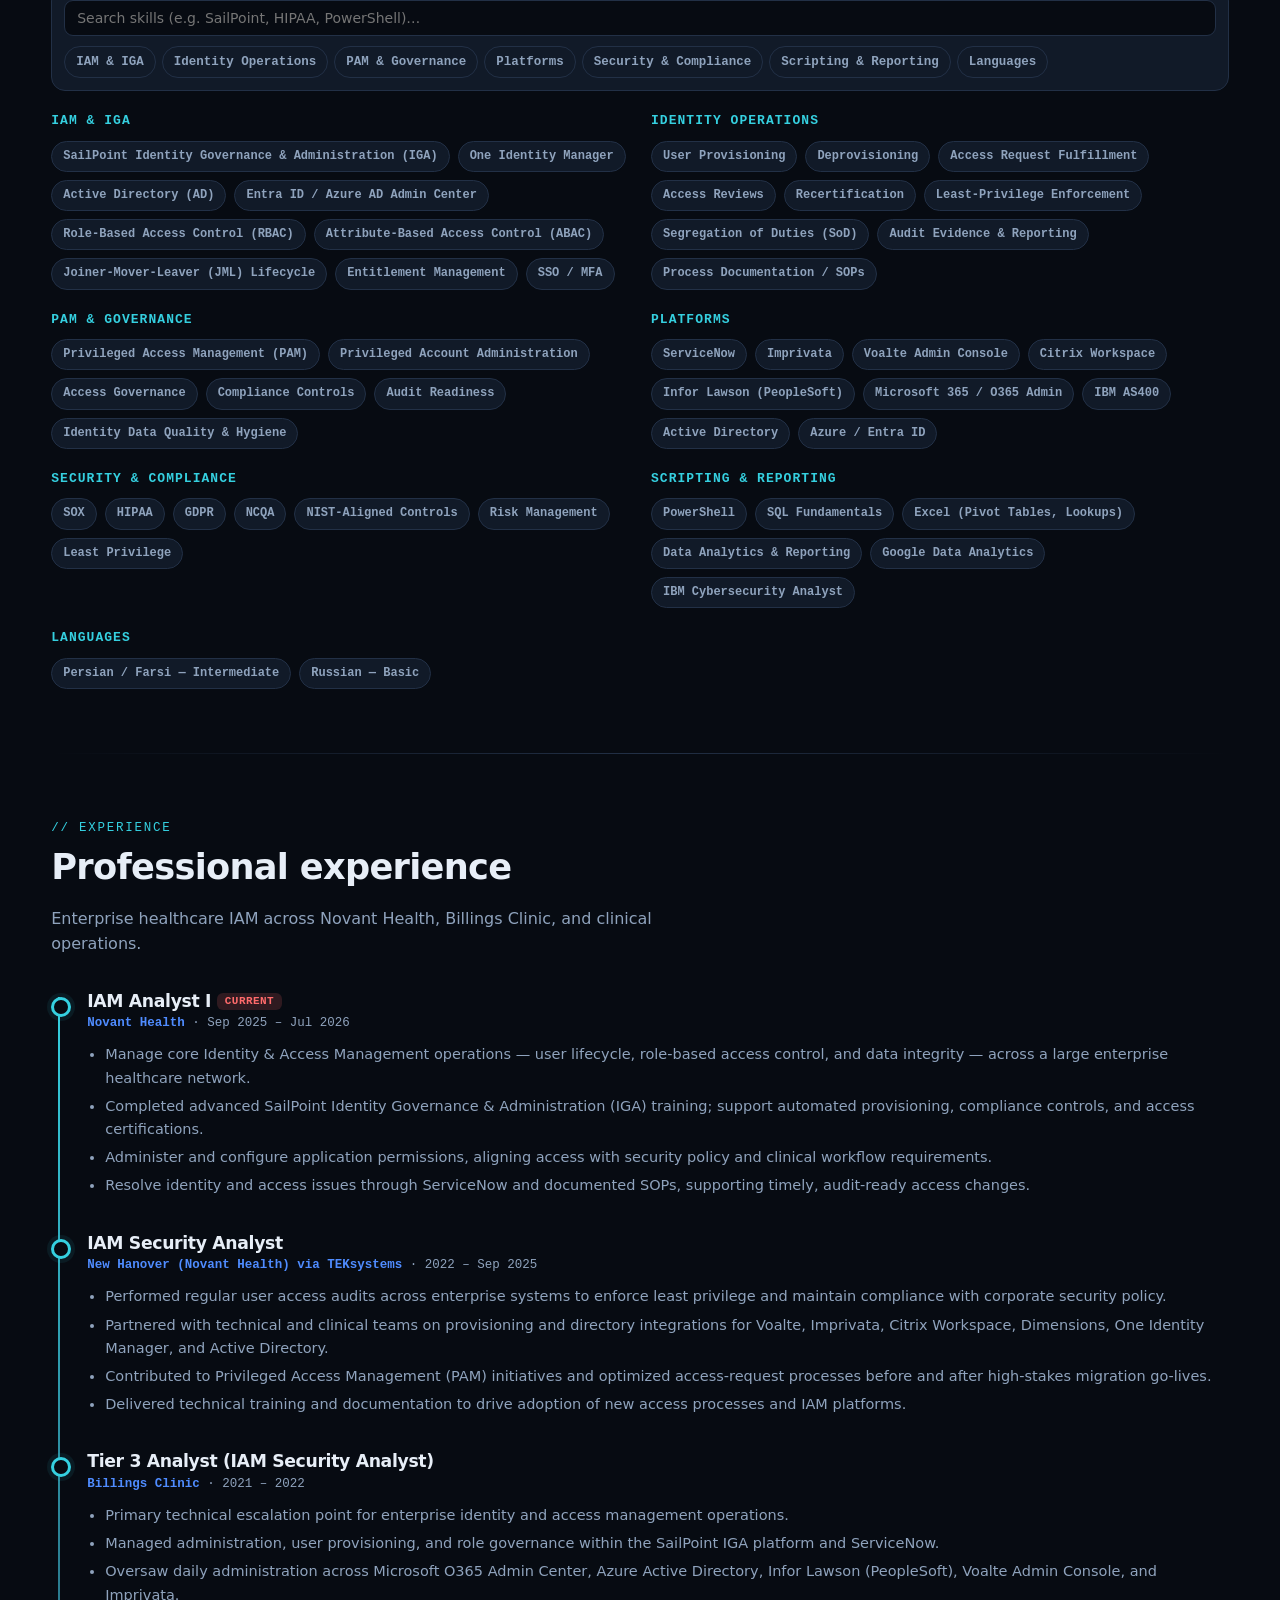
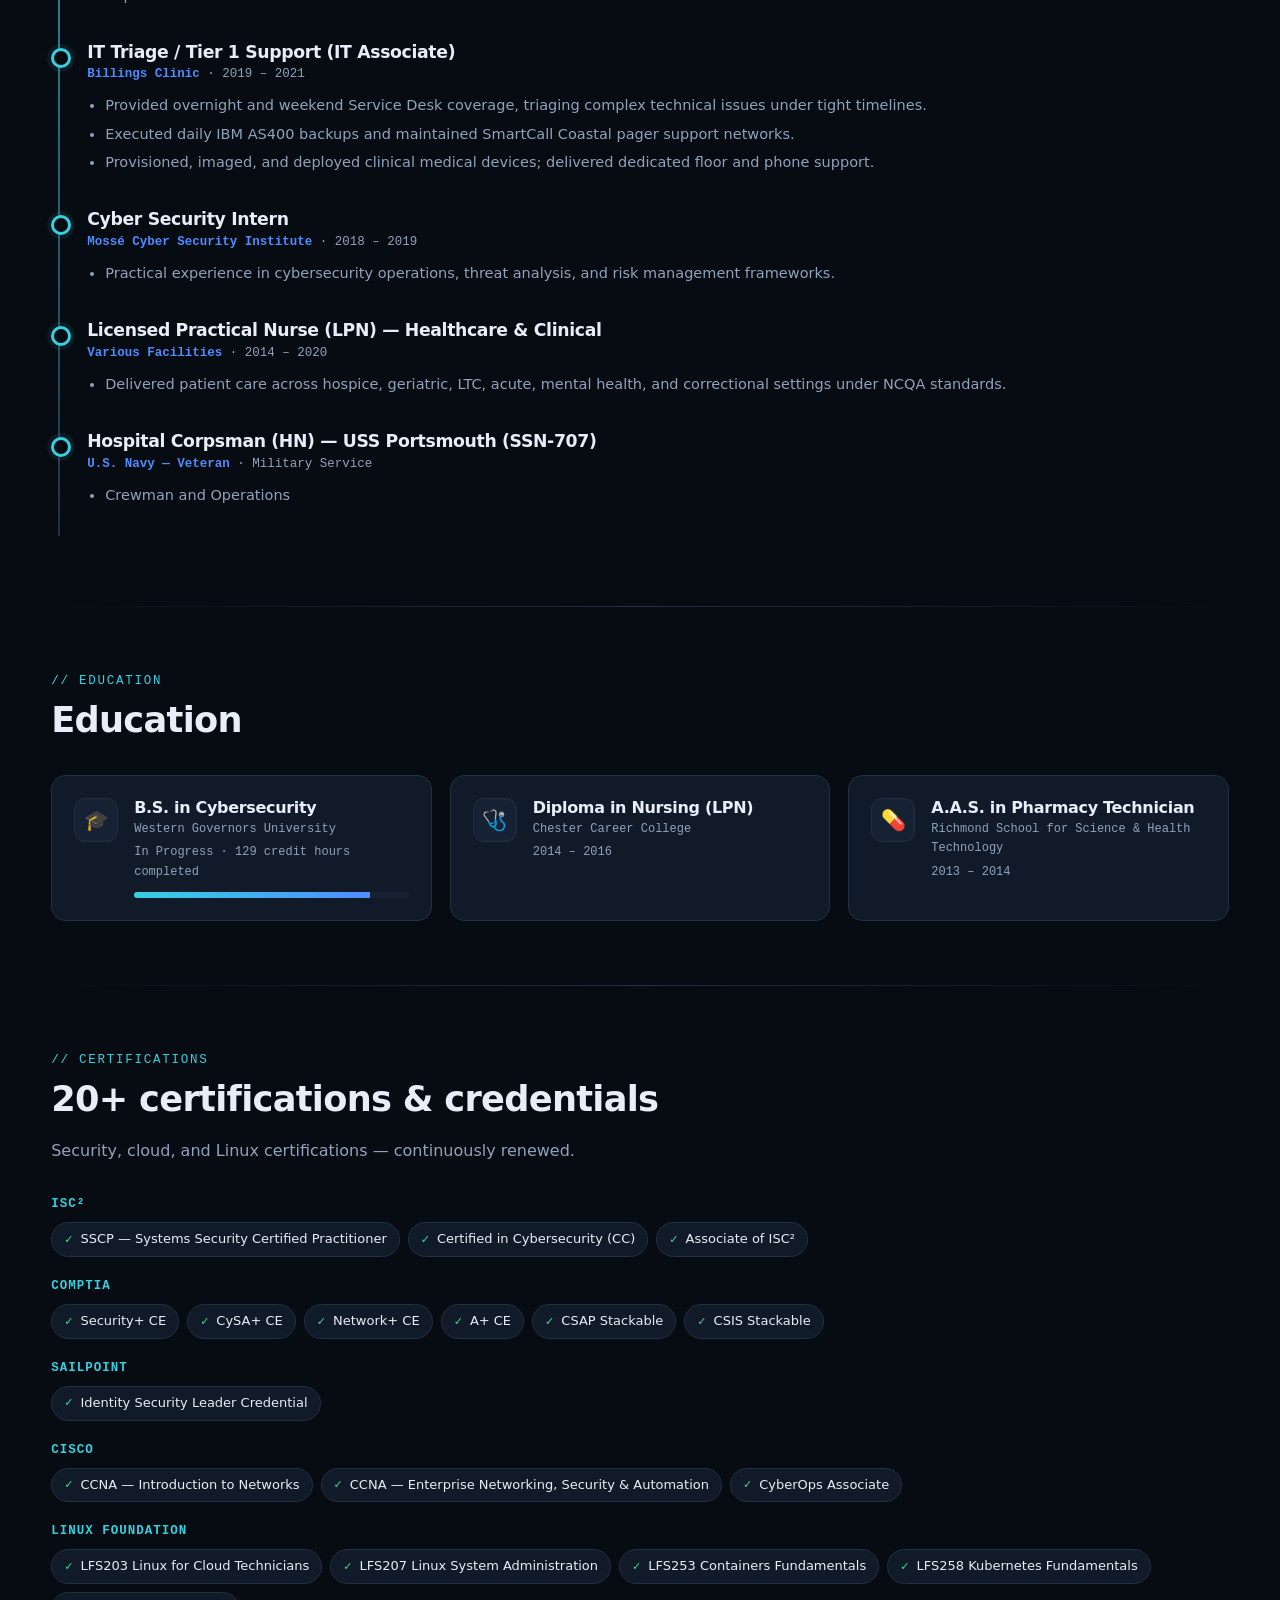
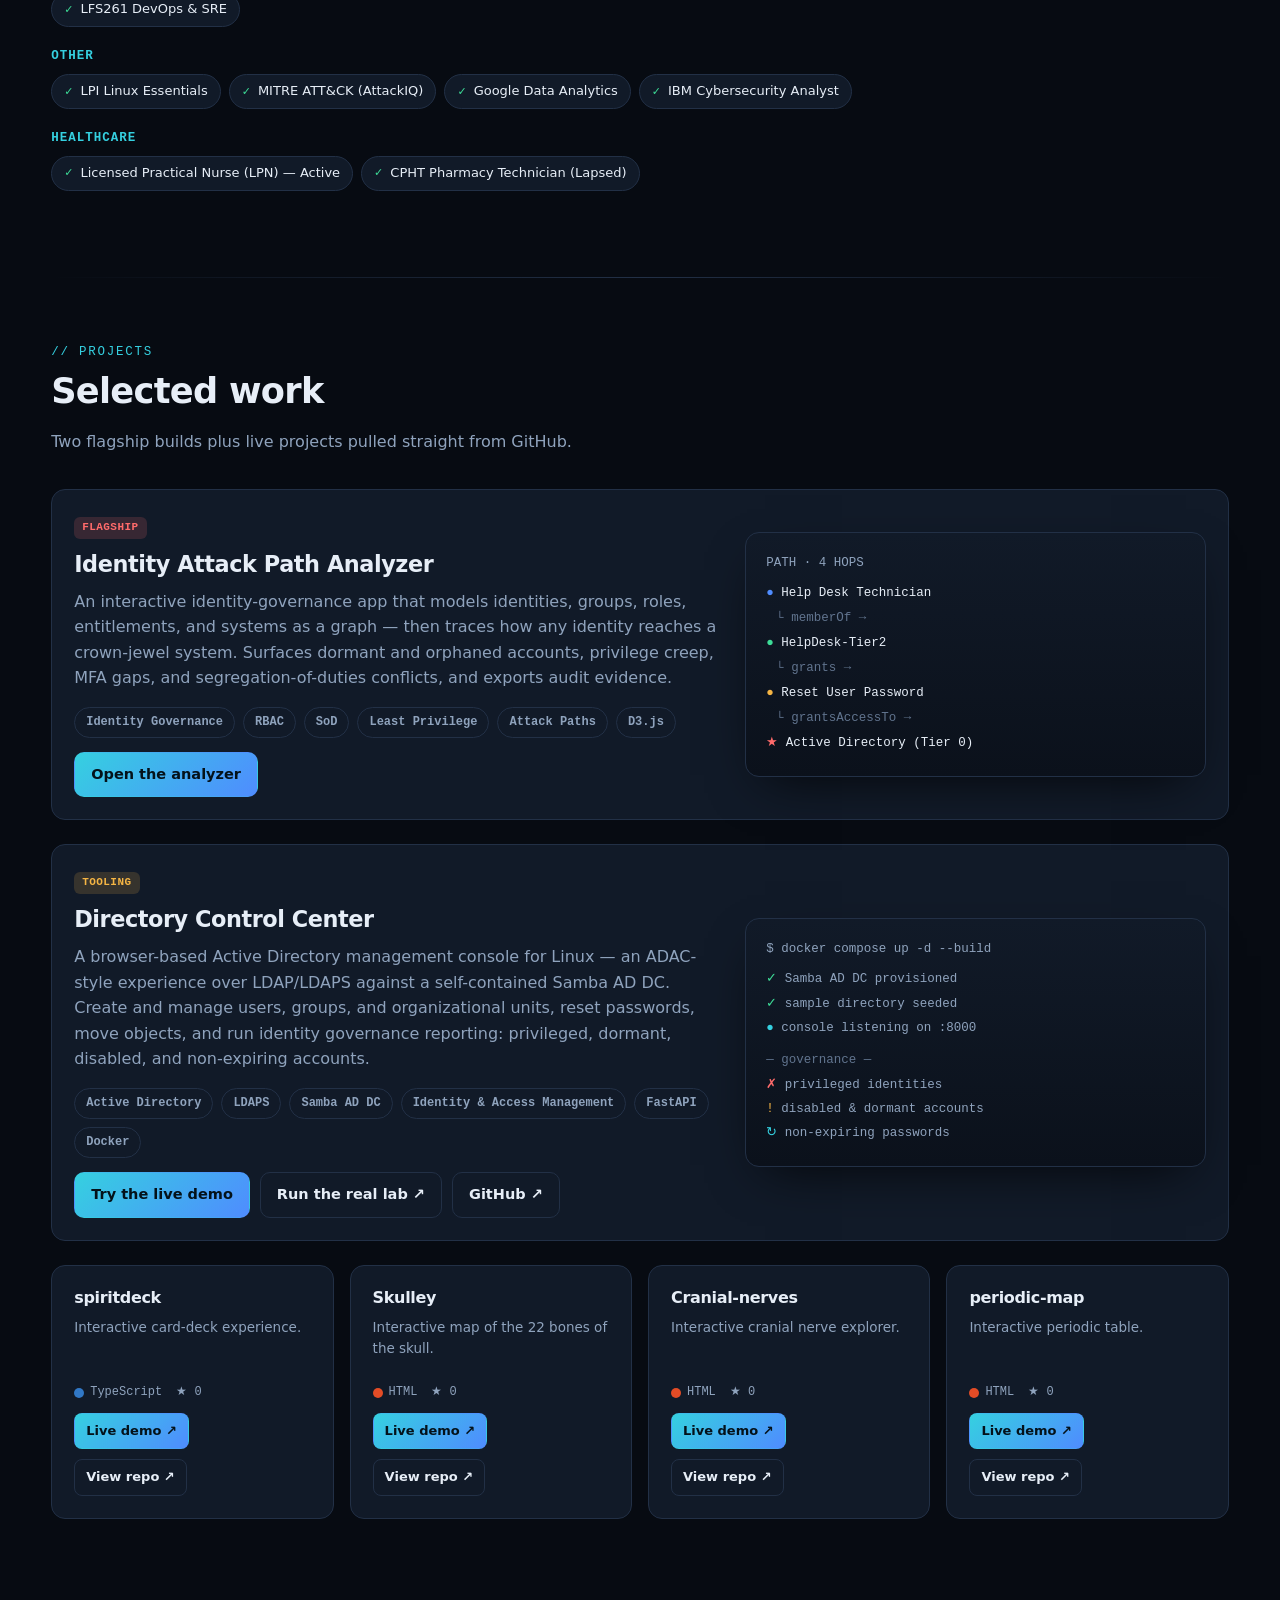
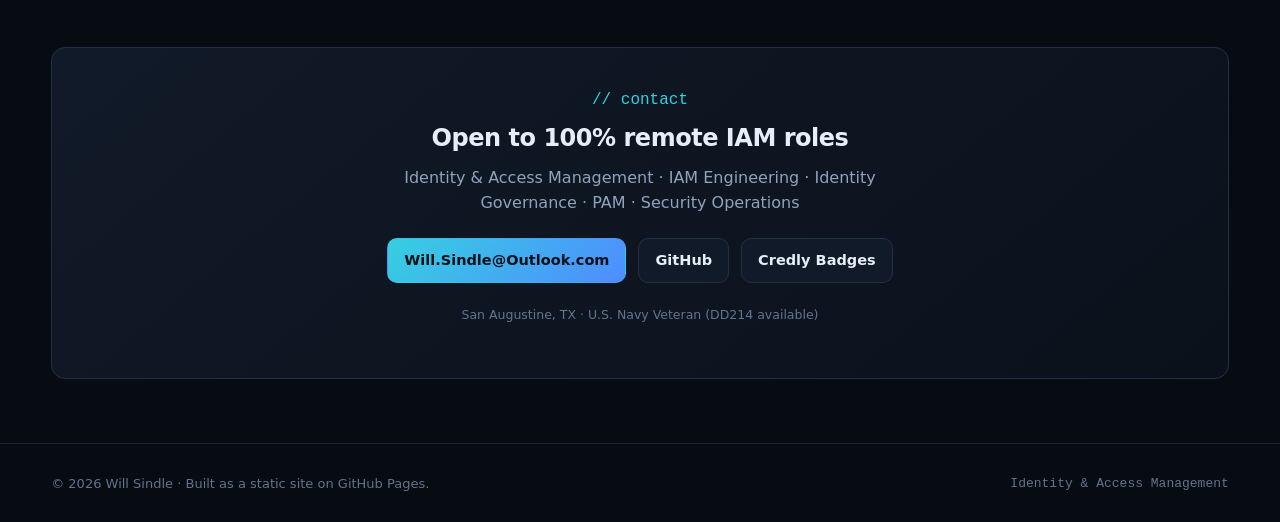
==== commit 4e2c617e: "Rebuild music page with verified W.P.S. catalog (8 tracks, real artwork, William Paul Sindle credit)" ====
--- a/index.html
+++ b/index.html
@@ -26,6 +26,7 @@
       <a href="#certifications">Certifications</a>
       <a href="#projects">Projects</a>
       <a href="analyzer/index.html" style="color:var(--accent)">Analyzer ▸</a>
+      <a href="music/index.html">Music ▸</a>
       <a href="profile/index.html">Profile ▸</a>
       <a class="btn btn-sm btn-primary" href="mailto:Will.Sindle@Outlook.com">Contact</a>
     </div>
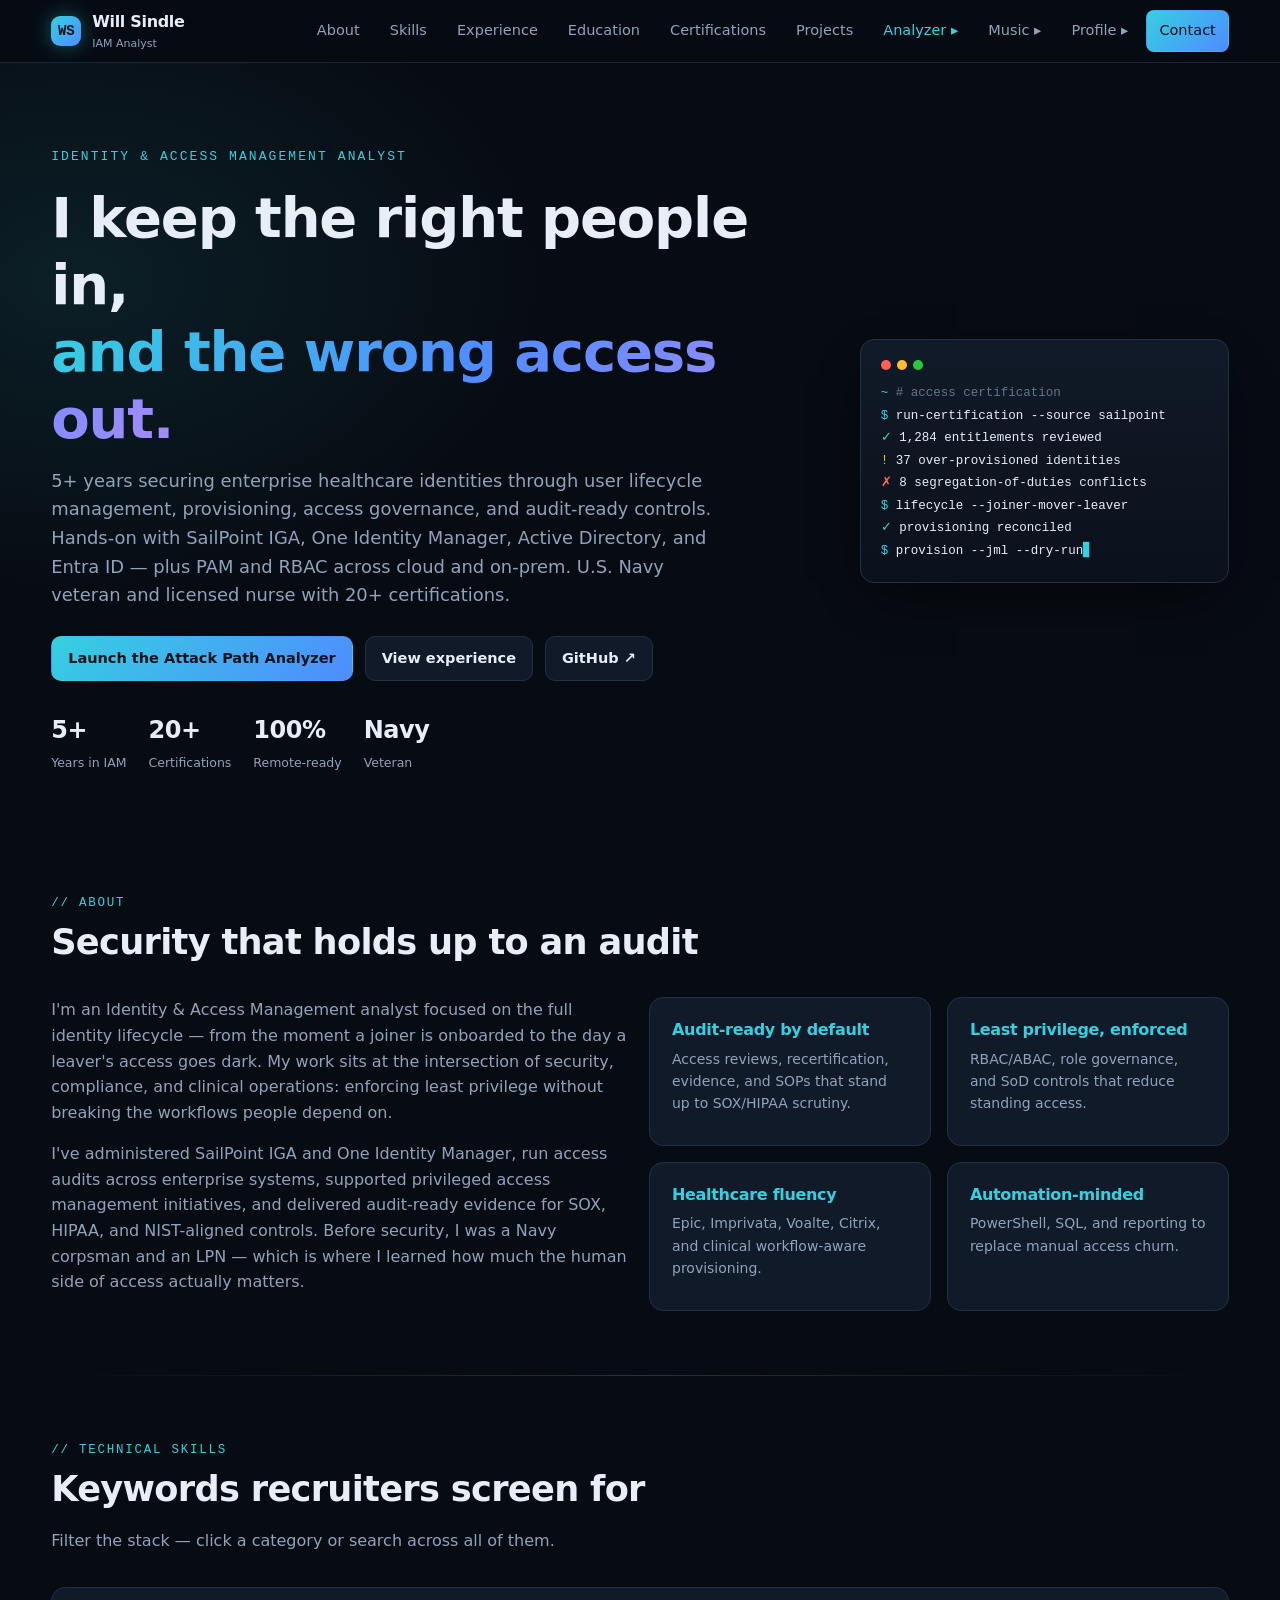
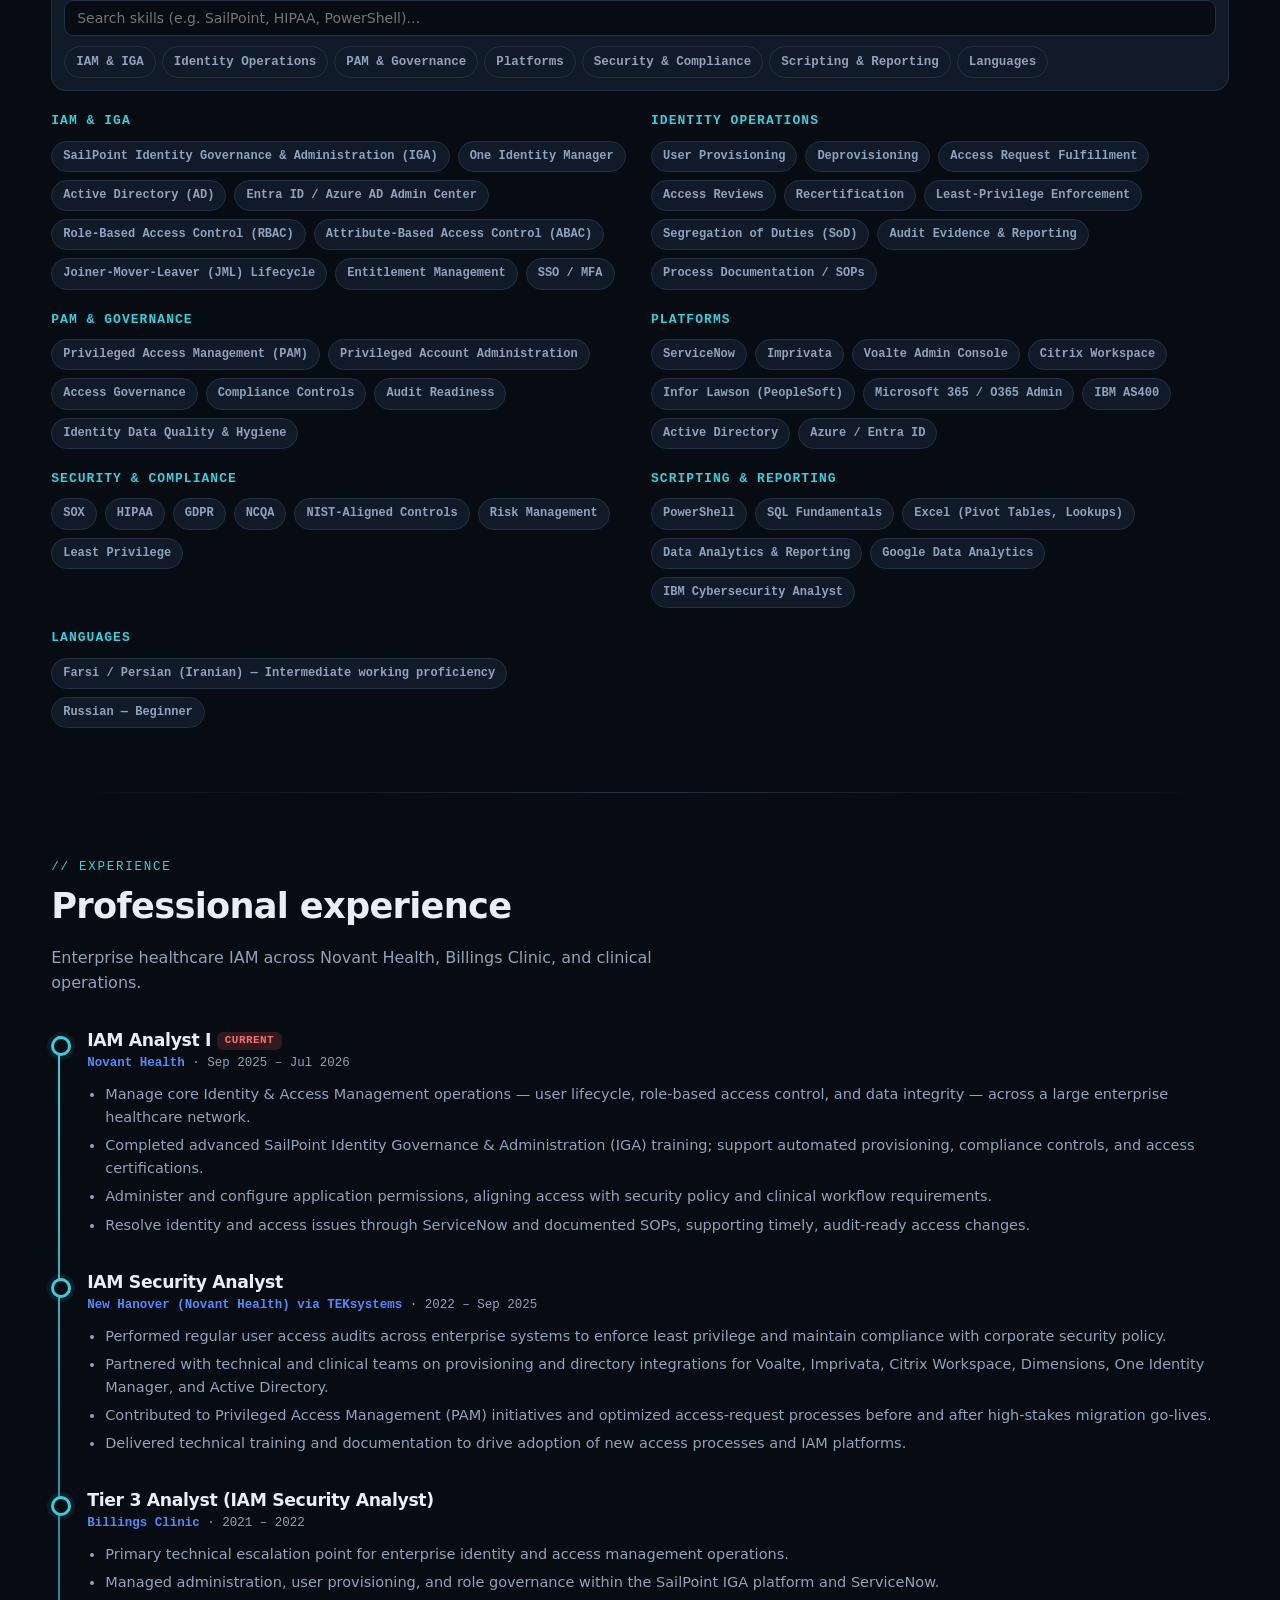
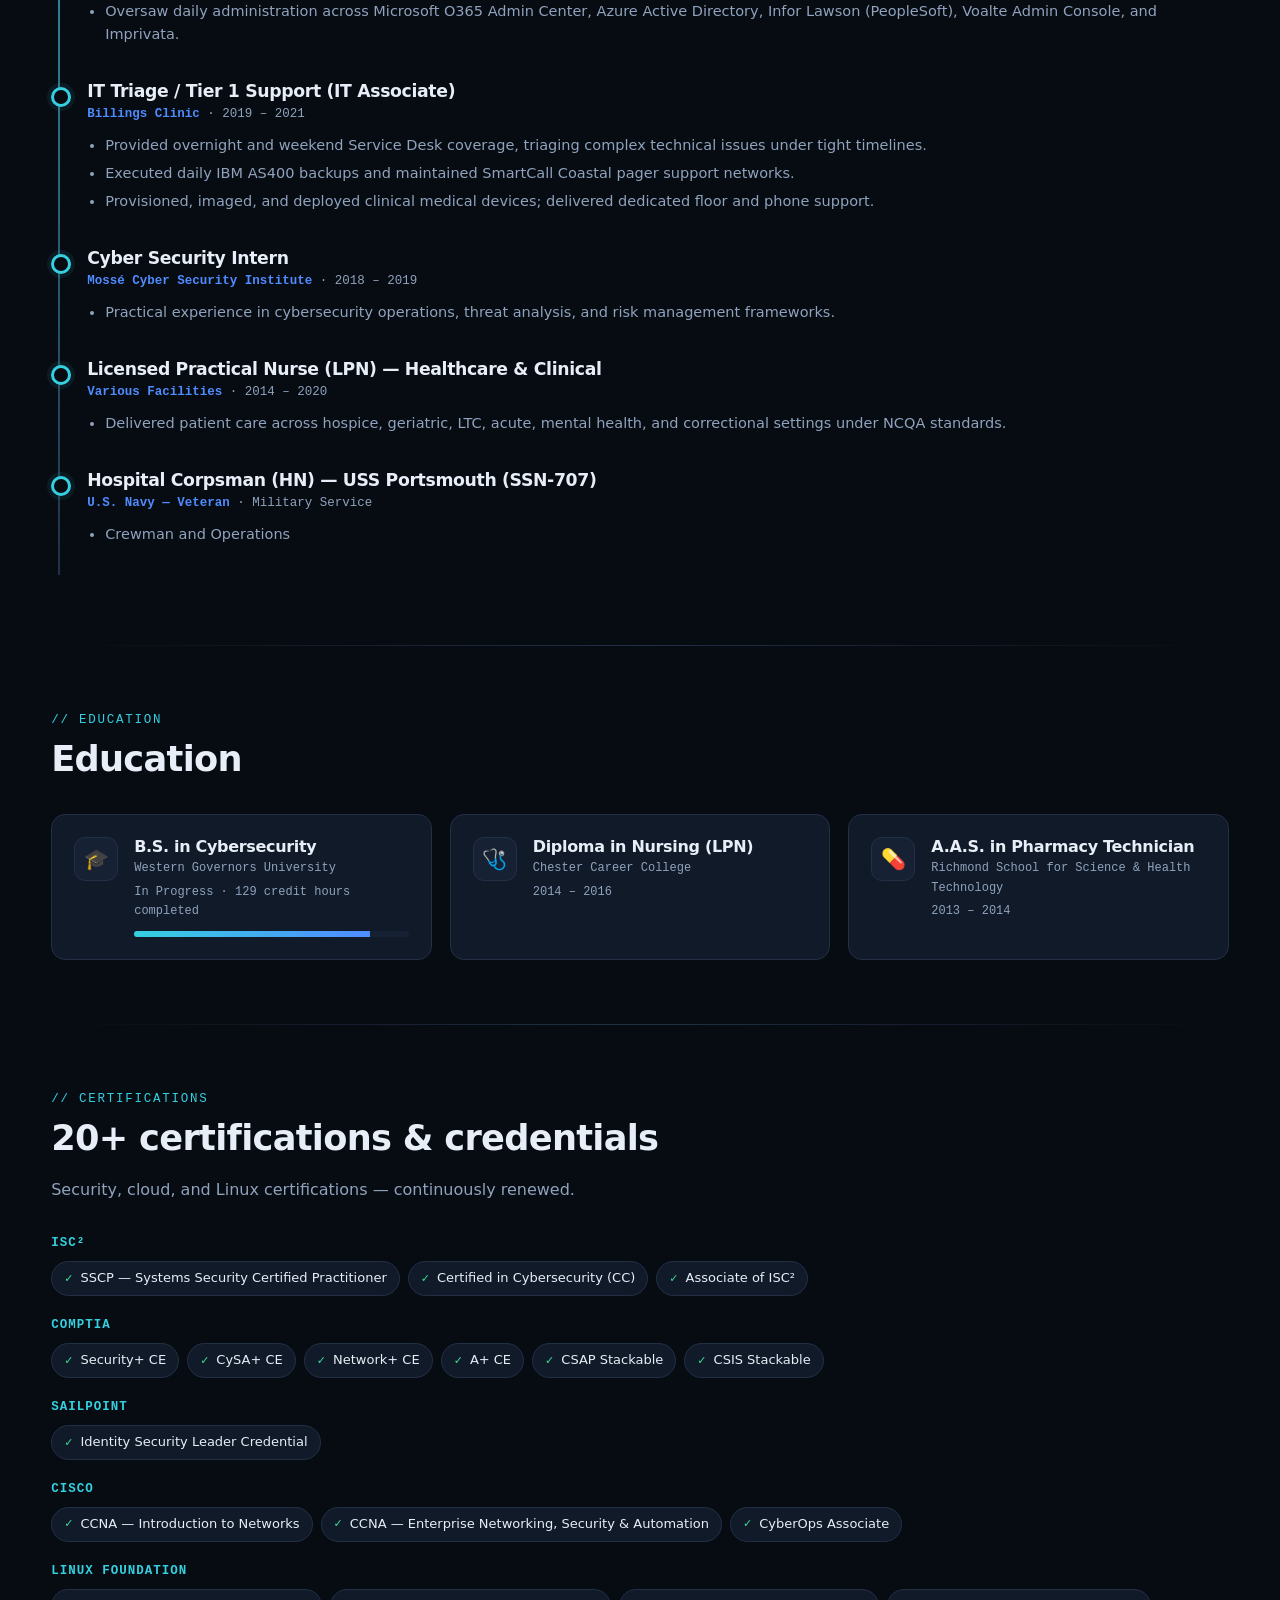
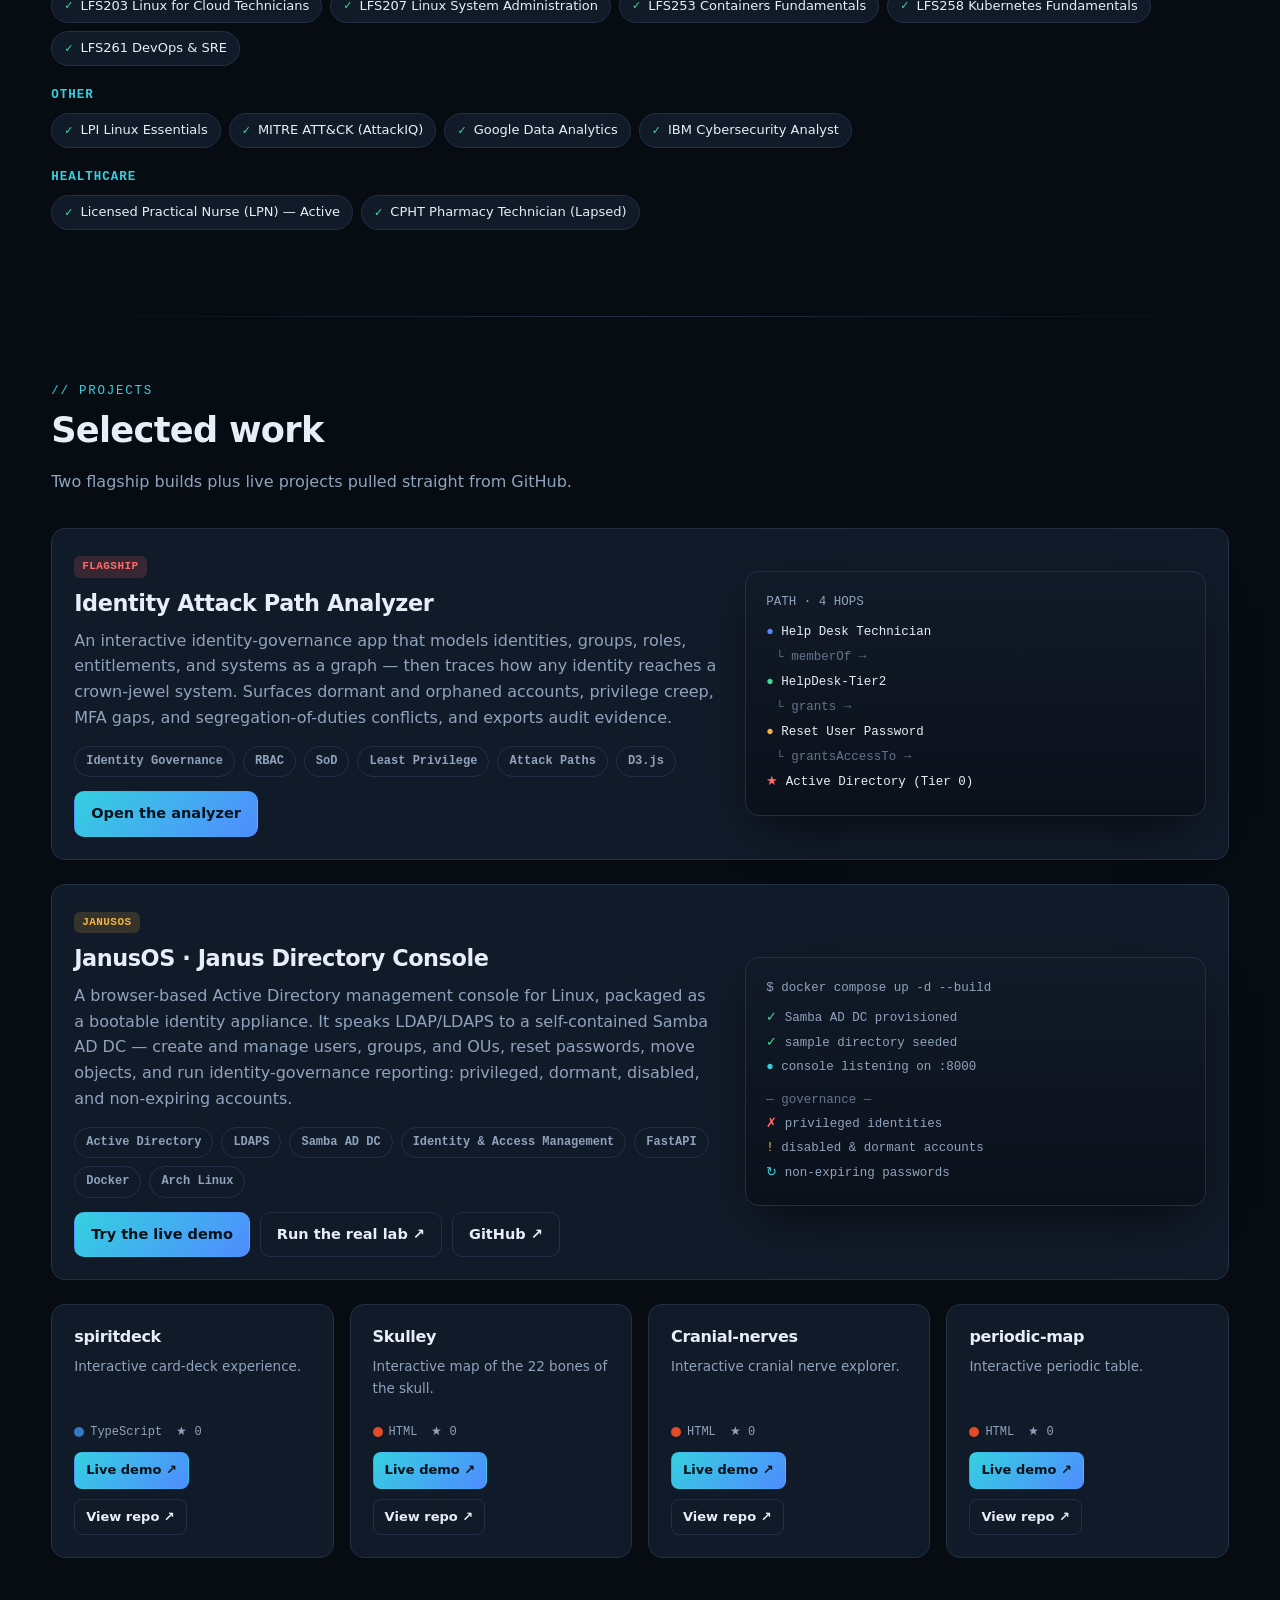
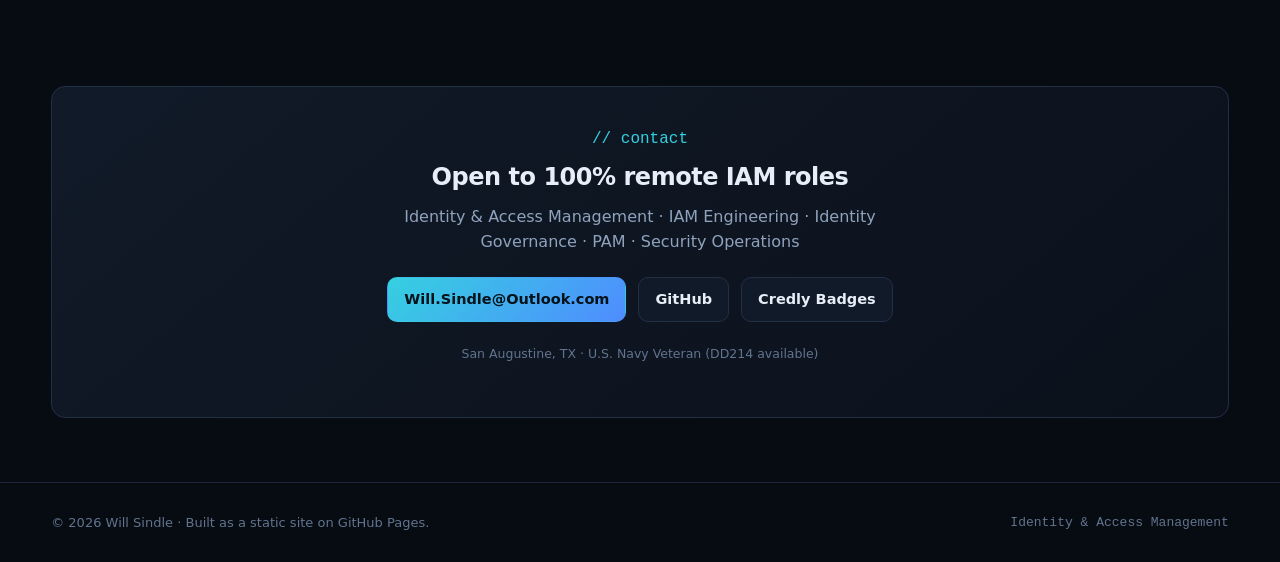
==== commit 0fb3e2ef: "Rebrand console demo as JanusOS at /janus; update project card - Move dcc/ -> janus/ and re-sync the" ====
--- a/index.html
+++ b/index.html
@@ -219,14 +219,13 @@
 
       <div class="card flagship">
         <div>
-          <span class="badge sev-high">Tooling</span>
-          <h3 style="margin-top:12px;font-size:1.4rem">Directory Control Center</h3>
-          <p class="muted">
-            A browser-based Active Directory management console for Linux — an ADAC-style
-            experience over LDAP/LDAPS against a self-contained Samba AD DC. Create and
-            manage users, groups, and organizational units, reset passwords, move objects,
-            and run identity governance reporting: privileged, dormant, disabled, and
-            non-expiring accounts.
+          <span class="badge sev-high">JanusOS</span>
+          <h3 style="margin-top:12px;font-size:1.4rem">JanusOS · Janus Directory Console</h3>
+          <p class="muted">
+            A browser-based Active Directory management console for Linux, packaged as a
+            bootable identity appliance. It speaks LDAP/LDAPS to a self-contained Samba AD DC —
+            create and manage users, groups, and OUs, reset passwords, move objects, and run
+            identity-governance reporting: privileged, dormant, disabled, and non-expiring accounts.
           </p>
           <div class="skill-tags" style="margin:14px 0">
             <span class="chip">Active Directory</span>
@@ -235,11 +234,12 @@
             <span class="chip">Identity &amp; Access Management</span>
             <span class="chip">FastAPI</span>
             <span class="chip">Docker</span>
+            <span class="chip">Arch Linux</span>
           </div>
           <div style="display:flex;gap:10px;flex-wrap:wrap">
-            <a class="btn btn-primary" href="dcc/index.html">Try the live demo</a>
-            <a class="btn" href="https://codespaces.new/arcstel/directory-console" target="_blank" rel="noopener">Run the real lab ↗</a>
-            <a class="btn" href="https://github.com/arcstel/directory-console" target="_blank" rel="noopener">GitHub ↗</a>
+            <a class="btn btn-primary" href="janus/index.html">Try the live demo</a>
+            <a class="btn" href="https://codespaces.new/arcstel/janusos" target="_blank" rel="noopener">Run the real lab ↗</a>
+            <a class="btn" href="https://github.com/arcstel/janusos" target="_blank" rel="noopener">GitHub ↗</a>
           </div>
         </div>
         <div class="hero-card" style="font-family:var(--mono);font-size:12.5px">
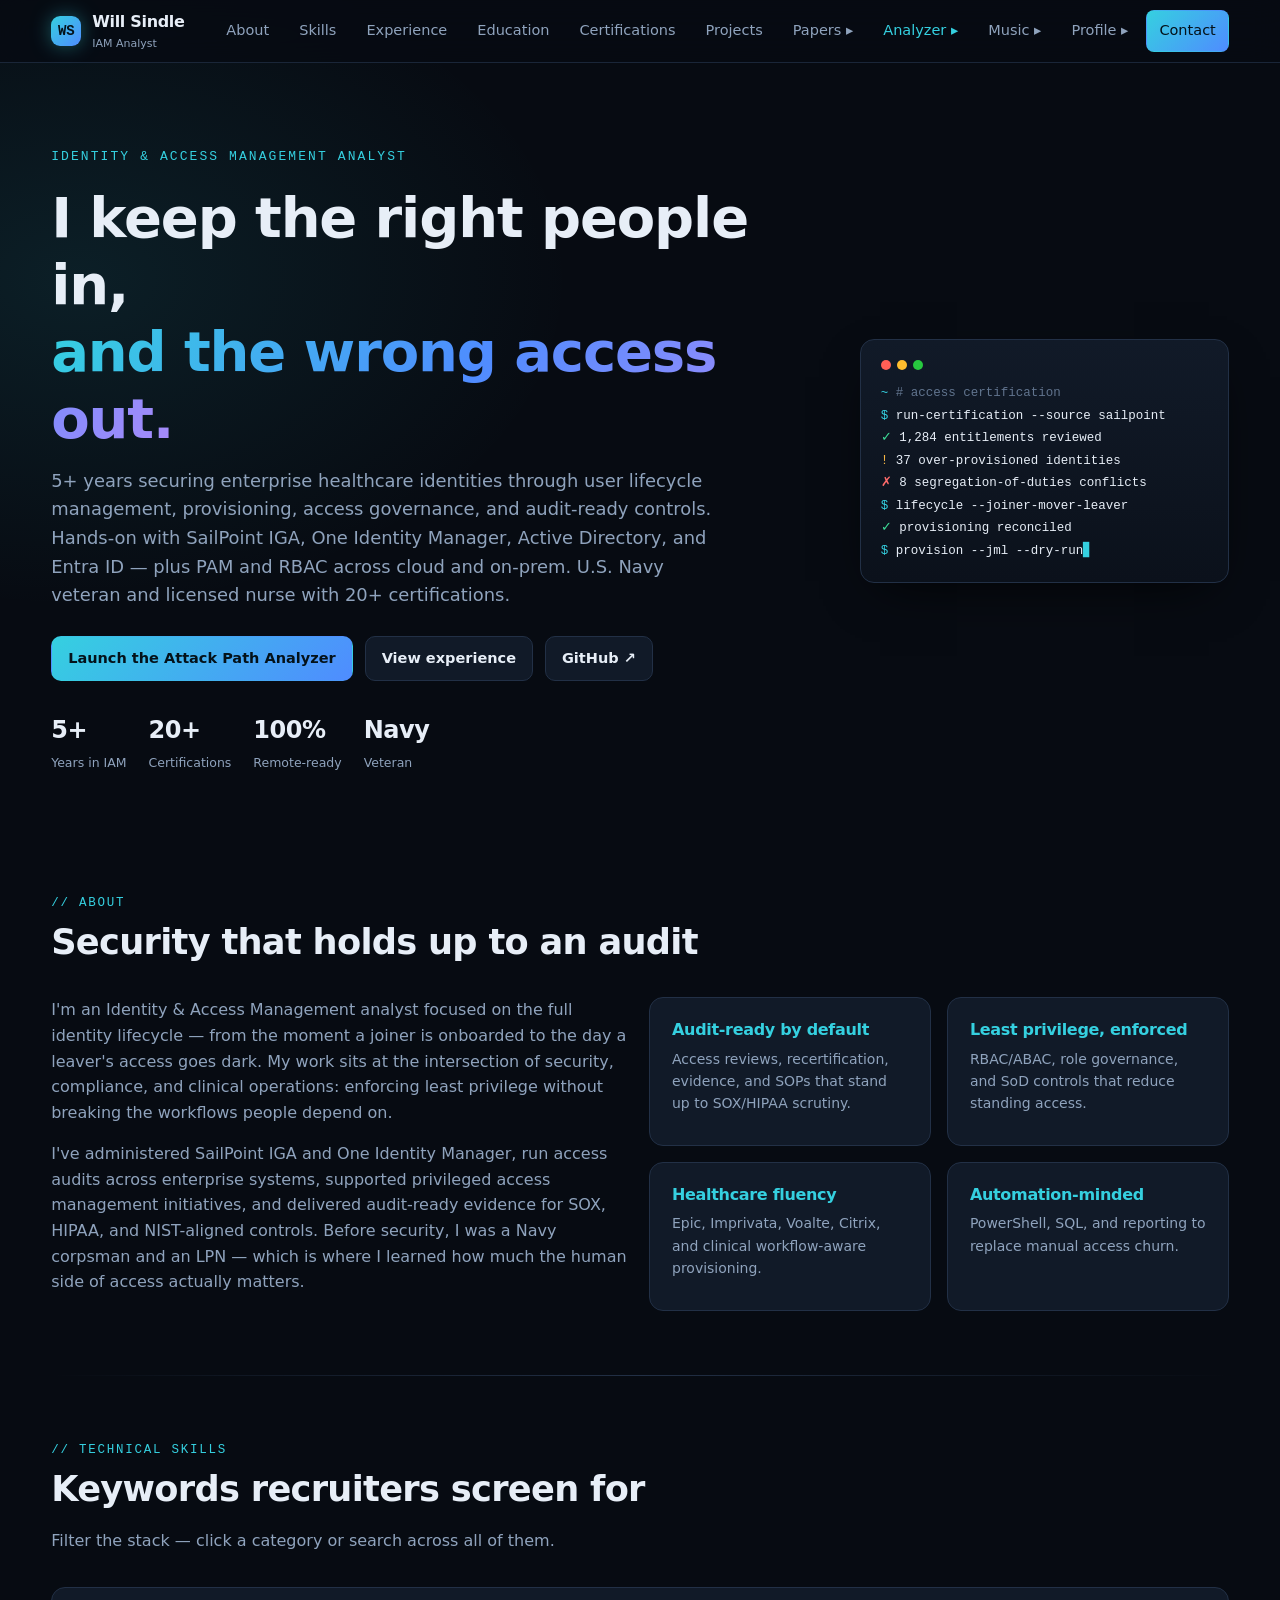
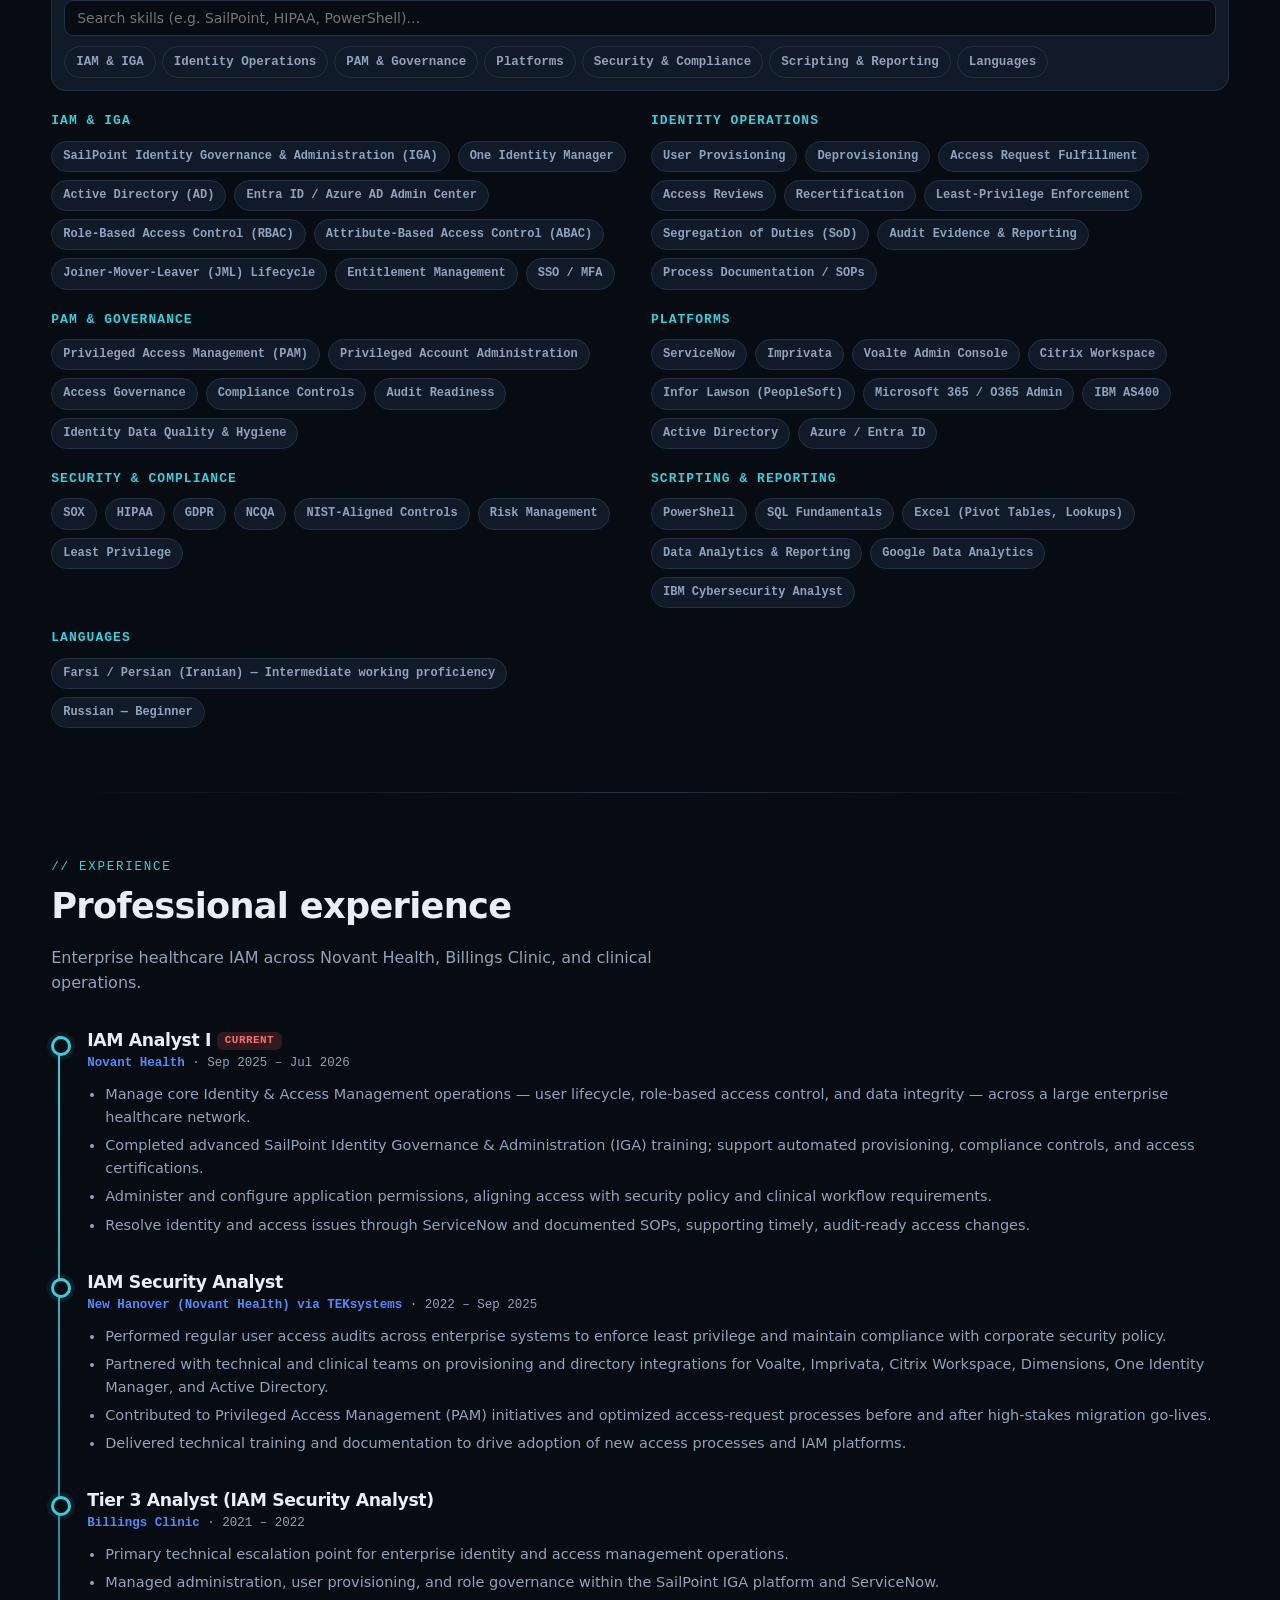
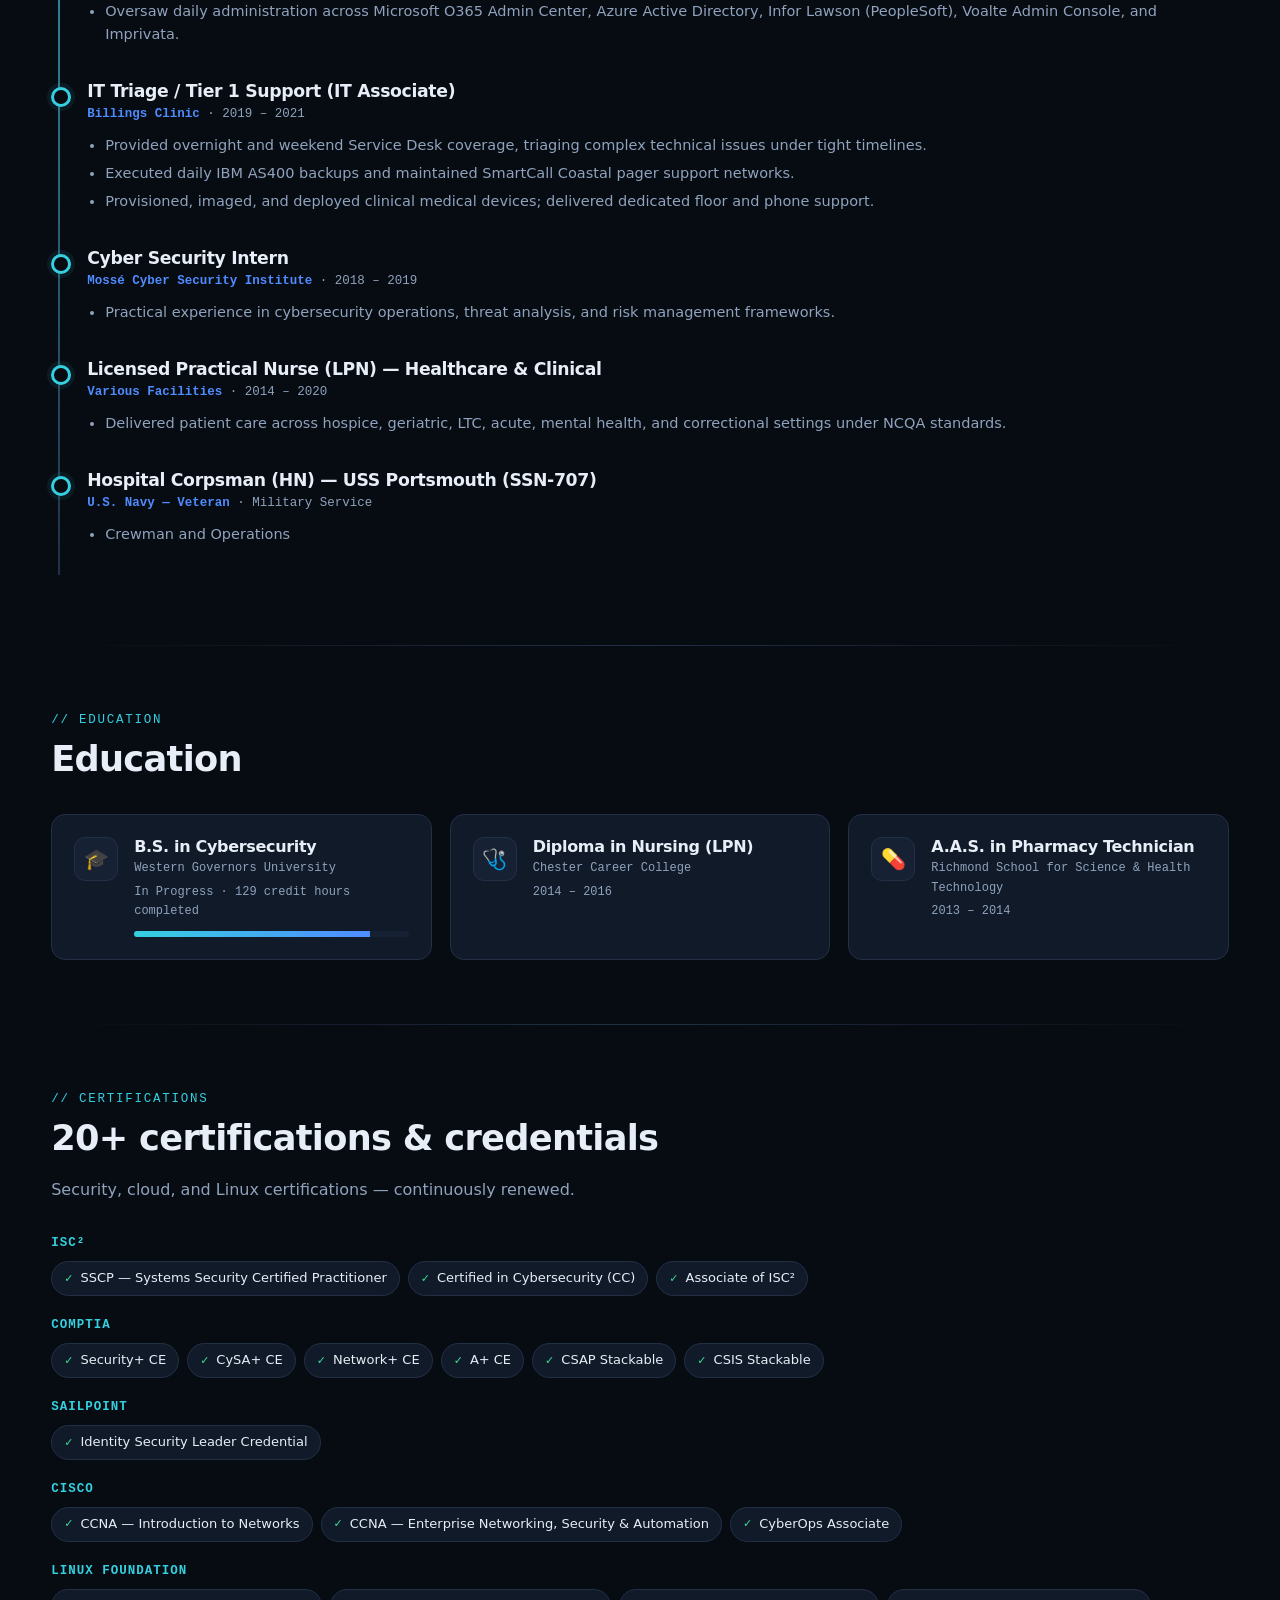
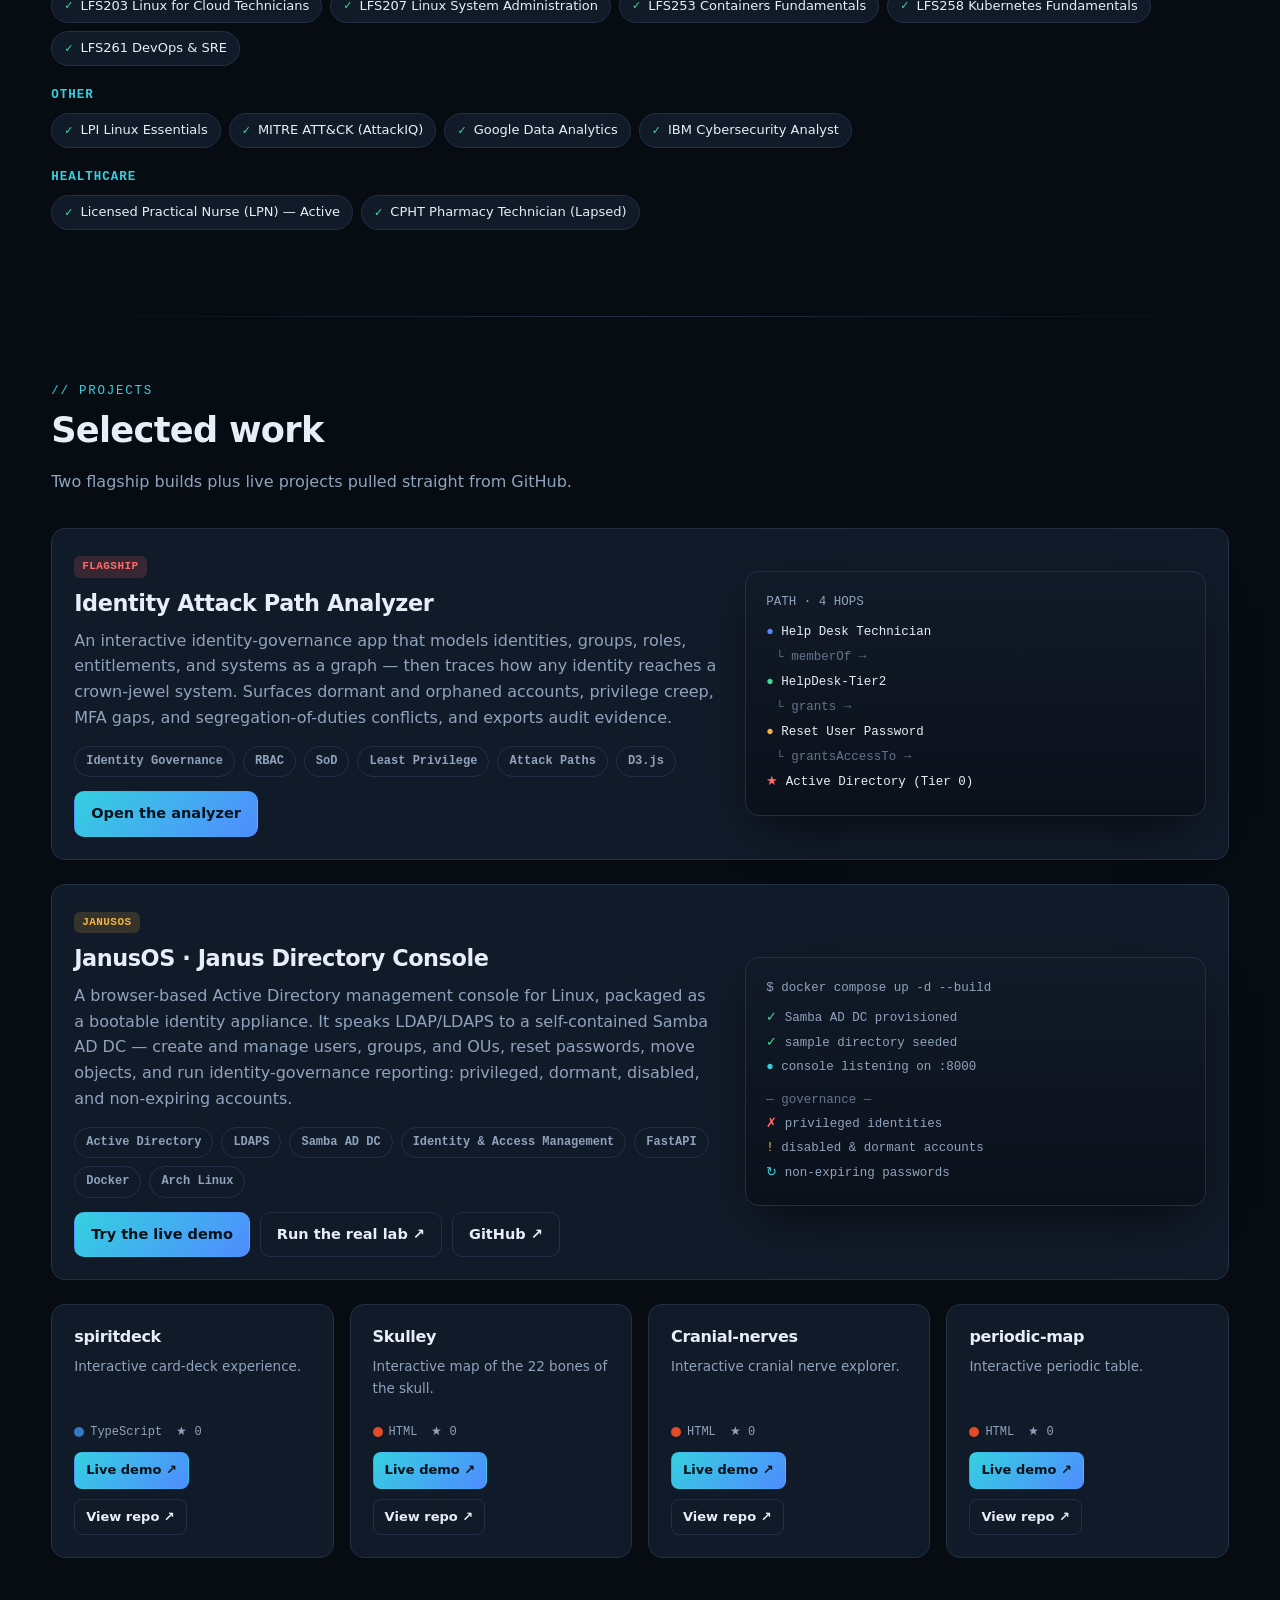
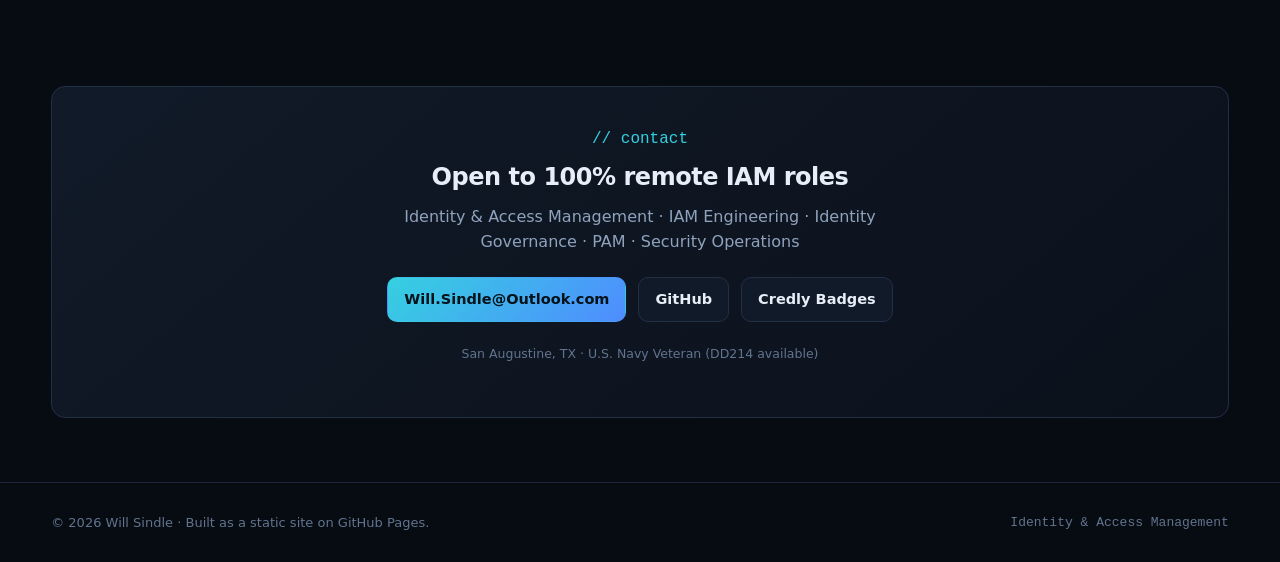
==== commit 3f2016b1: "Add Papers page and top-nav link; publish Topological Field Arithmetic draft" ====
--- a/index.html
+++ b/index.html
@@ -25,6 +25,7 @@
       <a href="#education">Education</a>
       <a href="#certifications">Certifications</a>
       <a href="#projects">Projects</a>
+      <a href="papers/index.html">Papers ▸</a>
       <a href="analyzer/index.html" style="color:var(--accent)">Analyzer ▸</a>
       <a href="music/index.html">Music ▸</a>
       <a href="profile/index.html">Profile ▸</a>
